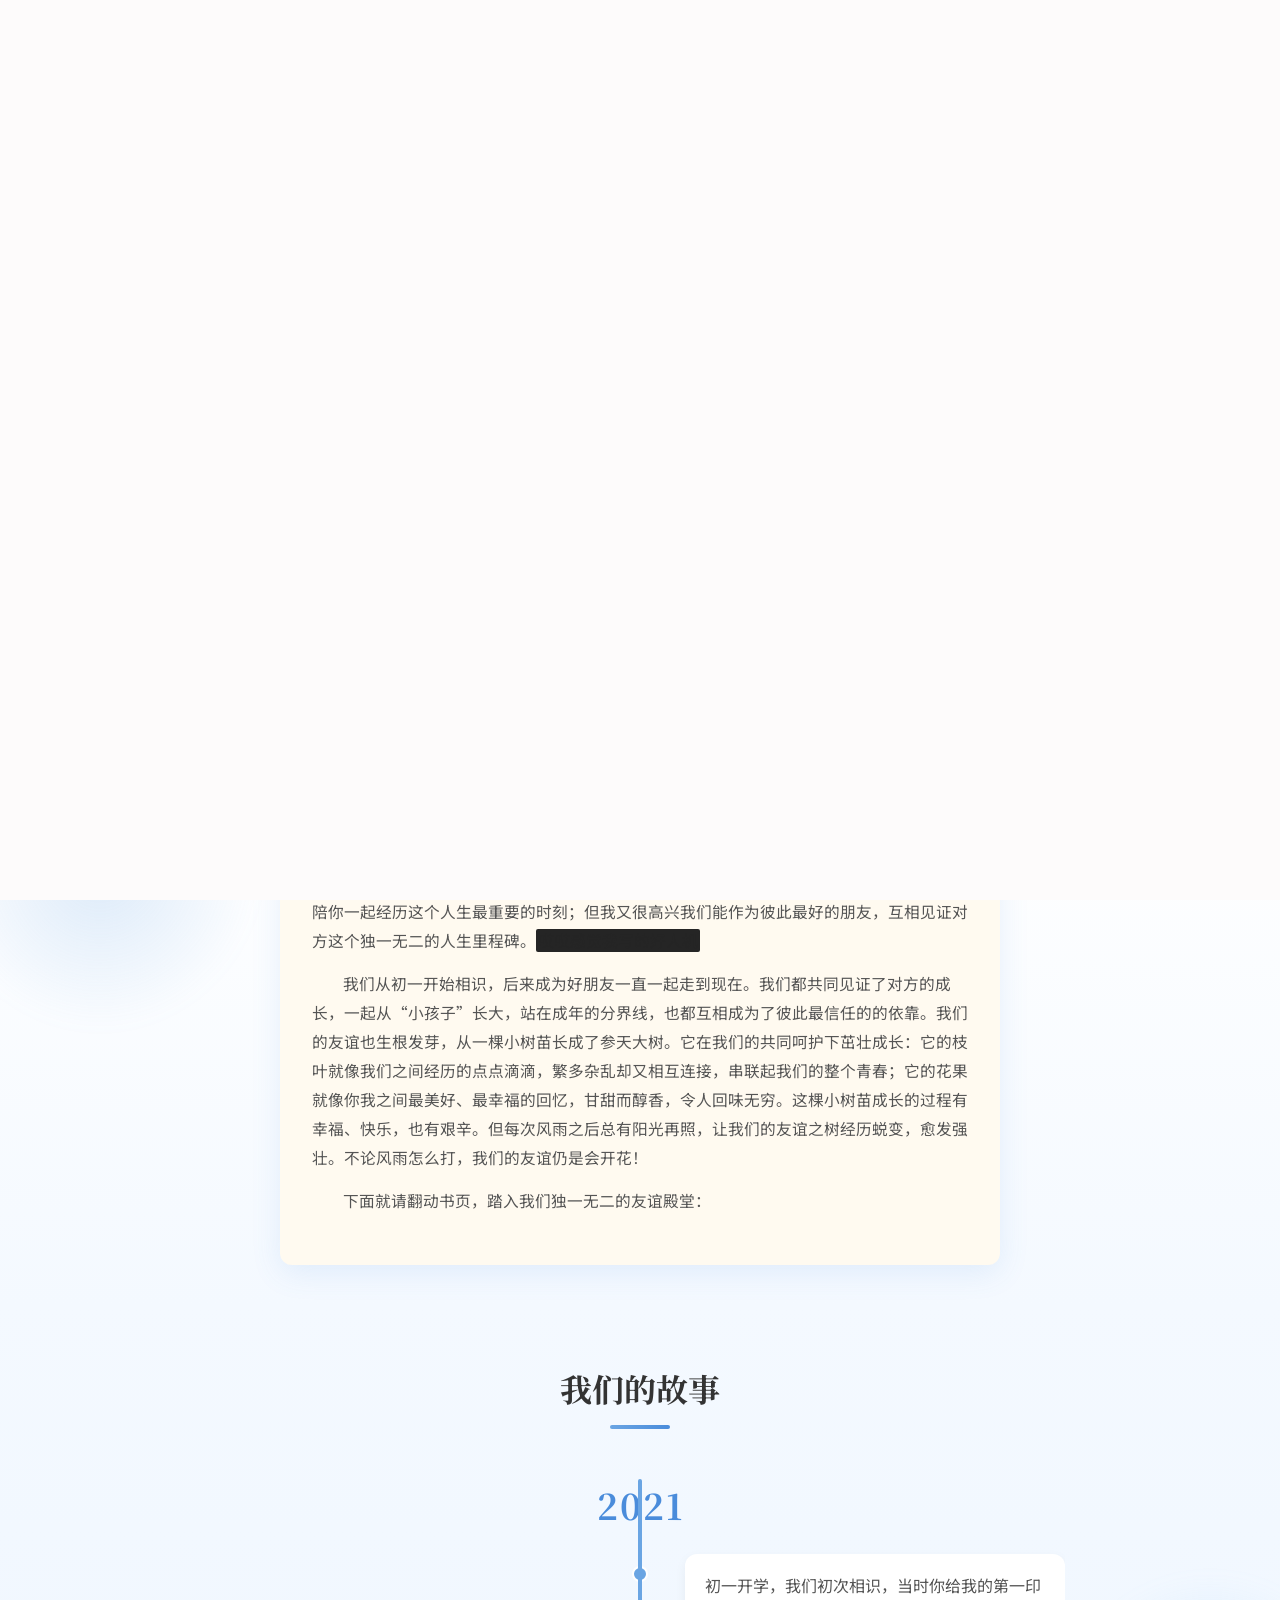
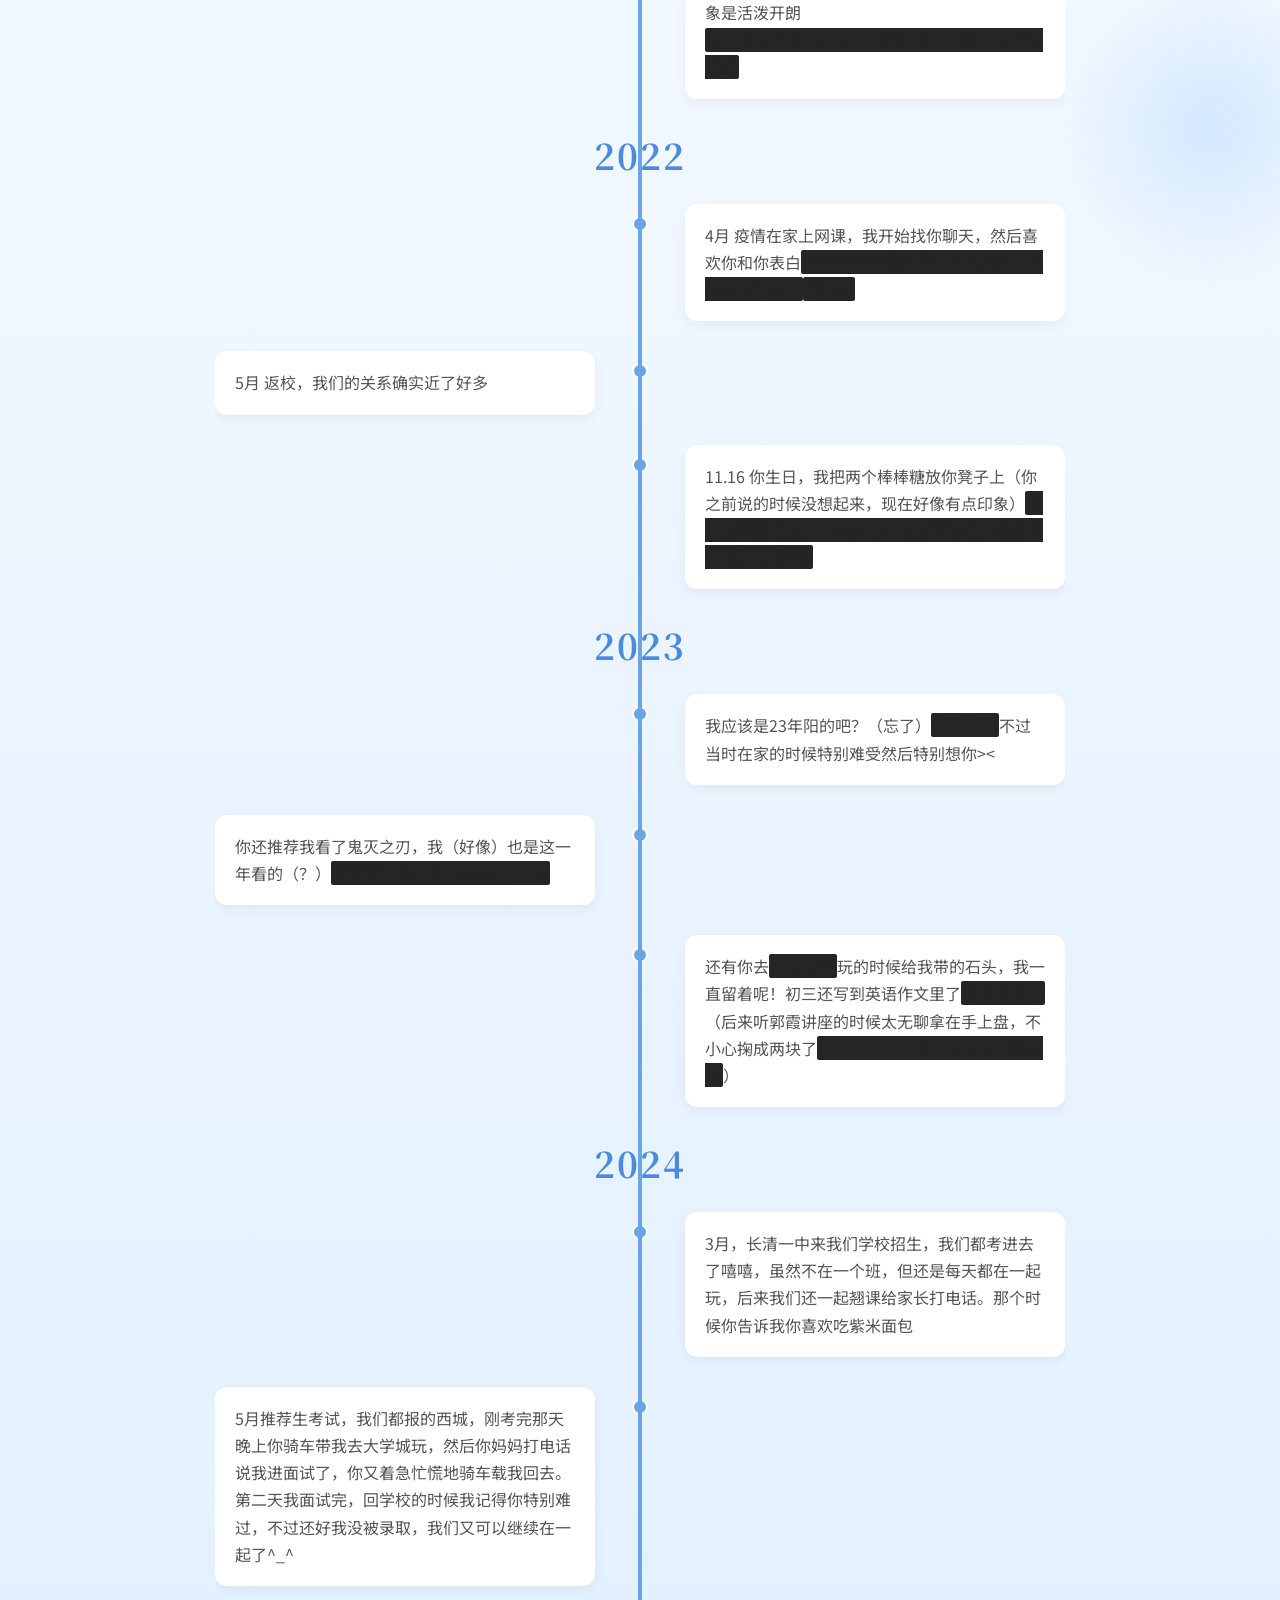
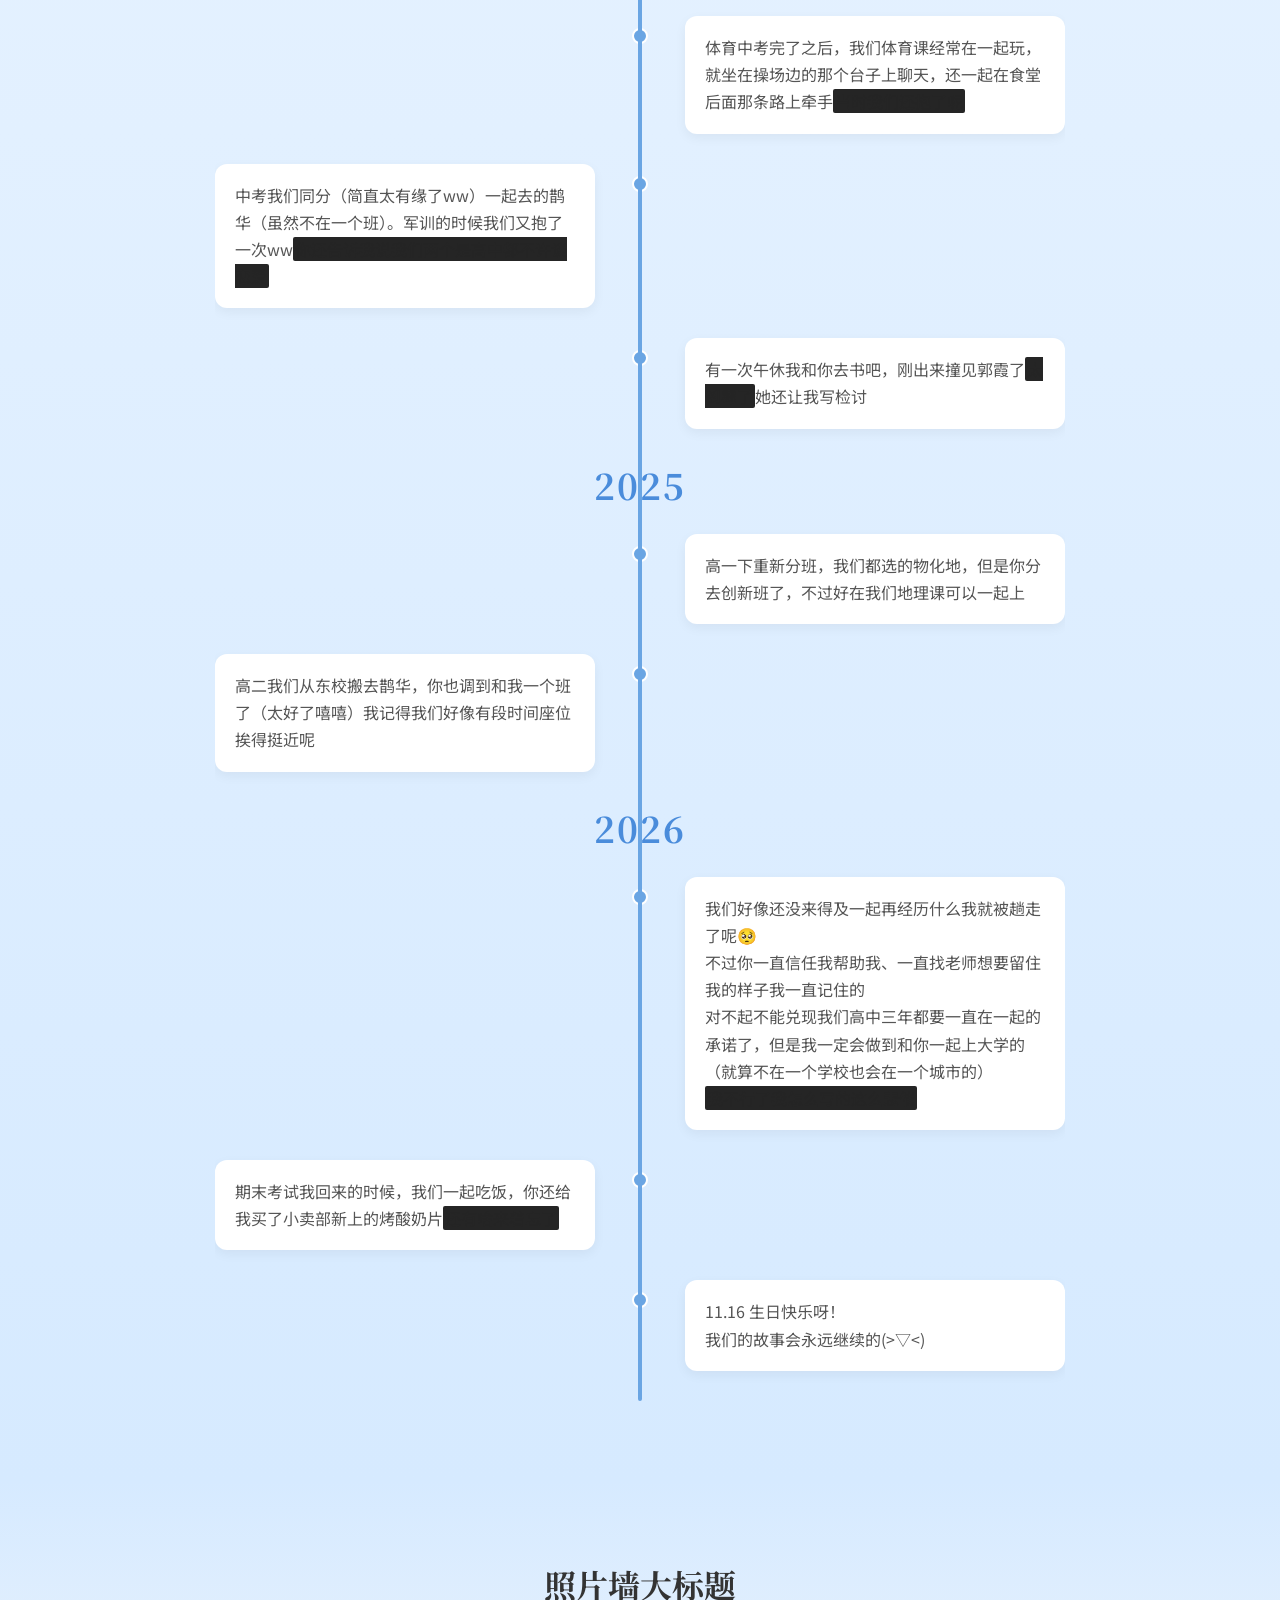
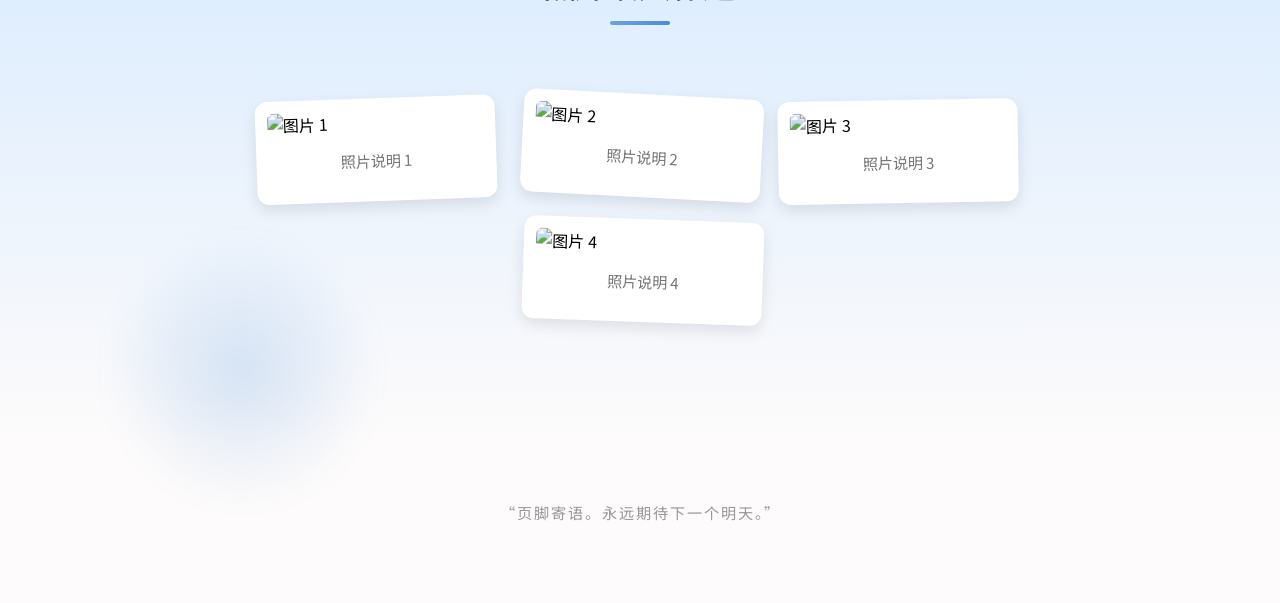
==== index.html @ 2c76da4c "Fix character error: 撩走 → 趟走 in 2026 timeline" ====
<!DOCTYPE html>
<html lang="zh-CN">
<head>
	<meta charset="UTF-8">
	<meta name="viewport" content="width=device-width, initial-scale=1.0">
	<meta name="color-scheme" content="light">
	<title>生日快乐</title>
	<link rel="stylesheet" href="https://cdnjs.cloudflare.com/ajax/libs/font-awesome/6.5.1/css/all.min.css">
	<script src="https://cdn.jsdelivr.net/npm/canvas-confetti@1.6.0/dist/confetti.browser.min.js"></script>
	<link rel="stylesheet" href="https://fonts.loli.net/css2?family=Noto+Serif+SC:wght@400;500;700&family=Noto+Sans+SC:wght@400;500&display=swap">
	<link rel="stylesheet" href="css/style.css?v=6.5">
</head>
<body>

	<div id="introScreen" class="intro-screen">
		<div class="progress-wrapper">
			<div class="progress-container">
				<div class="progress-bar" id="progressBar"></div>
			</div>
			<div class="progress-text" id="progressText">0%</div>
		</div>
		
		<div id="birthdayMessage" class="birthday-message">
			<div class="bday-zh">生日快乐🎂</div>
			<div class="bday-en">Happy Birthday</div>
		</div>
	</div>

	<section class="cover" id="cover">
		<div class="cover-content">
			<h1>生日快乐</h1>
			<p>礼物到帐 请查收 · Happy Birthday</p>
		</div>
		<div class="scroll-arrow" id="scrollArrow"></div>
	</section>

	<section class="plain-note-section">
		<div class="plain-note reveal">
			<div class="poem">
				<p>十八岁，是一场盛大的序章</p>
				<p>你将走向更辽阔的世界</p>
				<p>遇见更多的人</p>
				<p>经历更多的故事</p>
				<p class="spacer">今天</p>
				<p>在故事继续之前，</p>
				<p>先祝你</p>
				<p class="big-bday">生日快乐</p>
				<p>愿你此后的人生：</p>
				<p>有山可越，有海可赴</p>
				<p>有梦可追，有光可循</p>
				<p class="spacer">愿你心有所向</p>
				<p>岁岁常欢愉，年年皆胜意</p>
			</div>
		</div>
	</section>

	<section class="birthday-letter-section" id="birthdayLetter">
		<div class="letter-paper reveal">
			<p>生日快乐呀，小姬同学！</p>
			<p>恭喜你成功通关，解锁人生新剧本。在你踏入成年生活之际，我很遗憾不能亲自在你身边陪你一起经历这个人生最重要的时刻；但我又很高兴我们能作为彼此最好的朋友，互相见证对方这个独一无二的人生里程碑。<span class="spoiler" tabindex="0" role="button" aria-label="悬停或按住查看隐藏内容" title="你知道的太多了">哎哎感觉我写的好人机</span></p>
			<p>我们从初一开始相识，后来成为好朋友一直一起走到现在。我们都共同见证了对方的成长，一起从“小孩子”长大，站在成年的分界线，也都互相成为了彼此最信任的的依靠。我们的友谊也生根发芽，从一棵小树苗长成了参天大树。它在我们的共同呵护下茁壮成长：它的枝叶就像我们之间经历的点点滴滴，繁多杂乱却又相互连接，串联起我们的整个青春；它的花果就像你我之间最美好、最幸福的回忆，甘甜而醇香，令人回味无穷。这棵小树苗成长的过程有幸福、快乐，也有艰辛。但每次风雨之后总有阳光再照，让我们的友谊之树经历蜕变，愈发强壮。不论风雨怎么打，我们的友谊仍是会开花！</p>
			<p>下面就请翻动书页，踏入我们独一无二的友谊殿堂：</p>
		</div>
	</section>

	<section class="timeline-section" id="timeline">
		<h2 class="reveal">我们的故事</h2>
		<div class="timeline">

			<div class="timeline-year-group">
				<div class="timeline-year">2021</div>
				<div class="timeline-item">
					<div class="timeline-content">
						初一开学，我们初次相识，当时你给我的第一印象是活泼开朗<br>
						<span class="spoiler" tabindex="0" role="button" aria-label="悬停或按住查看隐藏内容" title="你知道的太多了">由于姬姓与周天子姓氏相同，我那时候开始叫你天子</span>
					</div>
				</div>
			</div>

			<div class="timeline-year-group">
				<div class="timeline-year">2022</div>
				<div class="timeline-item">
					<div class="timeline-content">
						4月 疫情在家上网课，我开始找你聊天，然后喜欢你和你表白<span class="spoiler" tabindex="0" role="button" aria-label="悬停或按住查看隐藏内容" title="你知道的太多了">啊啊啊啊啊感觉我当时好那啥…不知道怎么描述</span><span class="spoiler" tabindex="0" role="button" aria-label="悬停或按住查看隐藏内容" title="你知道的太多了">词穷了</span>
					</div>
				</div>
				<div class="timeline-item">
					<div class="timeline-content">
						5月 返校，我们的关系确实近了好多
					</div>
				</div>
				<div class="timeline-item">
					<div class="timeline-content">
						11.16 你生日，我把两个棒棒糖放你凳子上（你之前说的时候没想起来，现在好像有点印象）<span class="spoiler" tabindex="0" role="button" aria-label="悬停或按住查看隐藏内容" title="你知道的太多了">我忘了是哪年了，但应该不太可能是23年，毕竟那会都初三了ww</span>
					</div>
				</div>
			</div>

			<div class="timeline-year-group">
				<div class="timeline-year">2023</div>
				<div class="timeline-item">
					<div class="timeline-content">
						我应该是23年阳的吧？（忘了）<span class="spoiler" tabindex="0" role="button" aria-label="悬停或按住查看隐藏内容" title="你知道的太多了">记性不好</span>不过当时在家的时候特别难受然后特别想你><
					</div>
				</div>
				<div class="timeline-item">
					<div class="timeline-content">
						你还推荐我看了鬼灭之刃，我（好像）也是这一年看的（？）<span class="spoiler" tabindex="0" role="button" aria-label="悬停或按住查看隐藏内容" title="你知道的太多了">啊啊啊我是不是有点健忘www</span>
					</div>
				</div>
				<div class="timeline-item">
					<div class="timeline-content">
						还有你去<span class="spoiler" tabindex="0" role="button" aria-label="悬停或按住查看隐藏内容" title="你知道的太多了">忘了在哪</span>玩的时候给我带的石头，我一直留着呢！初三还写到英语作文里了<span class="spoiler" tabindex="0" role="button" aria-label="悬停或按住查看隐藏内容" title="你知道的太多了">原稿已遗失</span>（后来听郭霞讲座的时候太无聊拿在手上盘，不小心掬成两块了<span class="spoiler" tabindex="0" role="button" aria-label="悬停或按住查看隐藏内容" title="你知道的太多了">小的那块在宿舍不知道被扔哪去了</span>）
					</div>
				</div>
			</div>

			<div class="timeline-year-group">
				<div class="timeline-year">2024</div>
				<div class="timeline-item">
					<div class="timeline-content">
						3月，长清一中来我们学校招生，我们都考进去了嘻嘻，虽然不在一个班，但还是每天都在一起玩，后来我们还一起翘课给家长打电话。那个时候你告诉我你喜欢吃紫米面包
					</div>
				</div>
				<div class="timeline-item">
					<div class="timeline-content">
						5月推荐生考试，我们都报的西城，刚考完那天晚上你骑车带我去大学城玩，然后你妈妈打电话说我进面试了，你又着急忙慌地骑车载我回去。<br>
						第二天我面试完，回学校的时候我记得你特别难过，不过还好我没被录取，我们又可以继续在一起了^_^
					</div>
				</div>
				<div class="timeline-item">
					<div class="timeline-content">
						体育中考完了之后，我们体育课经常在一起玩，就坐在操场边的那个台子上聊天，还一起在食堂后面那条路上牵手<span class="spoiler" tabindex="0" role="button" aria-label="悬停或按住查看隐藏内容" title="你知道的太多了">当时我们还抱了呢</span>
					</div>
				</div>
				<div class="timeline-item">
					<div class="timeline-content">
						中考我们同分（简直太有缘了ww）一起去的鹊华（虽然不在一个班）。军训的时候我们又抱了一次ww<span class="spoiler" tabindex="0" role="button" aria-label="悬停或按住查看隐藏内容" title="你知道的太多了">你还告诉我说我们两个是高中都不许谈恋爱</span>
					</div>
				</div>
				<div class="timeline-item">
					<div class="timeline-content">
						有一次午休我和你去书吧，刚出来撞见郭霞了<span class="spoiler" tabindex="0" role="button" aria-label="悬停或按住查看隐藏内容" title="你知道的太多了">太倒霉了</span>她还让我写检讨
					</div>
				</div>
			</div>

			<div class="timeline-year-group">
				<div class="timeline-year">2025</div>
				<div class="timeline-item">
					<div class="timeline-content">
						高一下重新分班，我们都选的物化地，但是你分去创新班了，不过好在我们地理课可以一起上
					</div>
				</div>
				<div class="timeline-item">
					<div class="timeline-content">
						高二我们从东校搬去鹊华，你也调到和我一个班了（太好了嘻嘻）我记得我们好像有段时间座位挨得挺近呢
					</div>
				</div>
			</div>

			<div class="timeline-year-group">
				<div class="timeline-year">2026</div>
				<div class="timeline-item">
					<div class="timeline-content">
						我们好像还没来得及一起再经历什么我就被趟走了呢🥺<br>
						不过你一直信任我帮助我、一直找老师想要留住我的样子我一直记住的<br>
						对不起不能兑现我们高中三年都要一直在一起的承诺了，但是我一定会做到和你一起上大学的（就算不在一个学校也会在一个城市的）<br>
						<span class="spoiler" tabindex="0" role="button" aria-label="悬停或按住查看隐藏内容" title="你知道的太多了">我不行了我怎么写的这么悲催</span>
					</div>
				</div>
				<div class="timeline-item">
					<div class="timeline-content">
						期末考试我回来的时候，我们一起吃饭，你还给我买了小卖部新上的烤酸奶片<span class="spoiler" tabindex="0" role="button" aria-label="悬停或按住查看隐藏内容" title="你知道的太多了">还有啥来着忘了</span>
					</div>
				</div>
				<div class="timeline-item">
					<div class="timeline-content">
						11.16 生日快乐呀！<br>
						我们的故事会永远继续的(>▽<)
					</div>
				</div>
			</div>

		</div>
	</section>

	<section class="photo-wall-section" id="photoWall">
		<h2 class="reveal">照片墙大标题</h2>
		<div class="photo-container">
			
			<div class="photo-item" style="--r: -2deg; --x: -4px; --y: 3px;">
				<img src="images/photo1.jpg" alt="图片 1">
				<div class="photo-caption">照片说明 1</div>
				<p class="expanded-story">你的照片故事1你的照片故事1你的照片故事1。</p>
			</div>
			
			<div class="photo-item" style="--r: 3deg; --x: 2px; --y: -1px;">
				<img src="images/photo2.jpg" alt="图片 2">
				<div class="photo-caption">照片说明 2</div>
				<p class="expanded-story">你的照片故事2你的照片故事2你的照片故事2。</p>
			</div>

			<div class="photo-item" style="--r: -1deg; --x: -2px; --y: 5px;">
				<img src="images/photo3.jpg" alt="图片 3">
				<div class="photo-caption">照片说明 3</div>
				<p class="expanded-story">你的照片故事3你的照片故事3你的照片故事3。</p>
			</div>

			<div class="photo-item" style="--r: 2deg; --x: 3px; --y: 1px;">
				<img src="images/photo4.jpg" alt="图片 4">
				<div class="photo-caption">照片说明 4</div>
				<p class="expanded-story">你的照片故事4你的照片故事4你的照片故事4。</p>
			</div>

		</div>
	</section>

	<div id="photoModal" class="photo-modal">
		<div class="photo-modal-bg"></div>
		<div class="photo-modal-content">
			<img src="" id="modalImg" alt="大图">
			<p id="modalStory"></p>
		</div>
	</div>

	<footer class="main-footer reveal">
		<p>“页脚寄语。永远期待下一个明天。”</p>
	</footer>

	<button id="friendFab" class="friend-fab">
		<i class="fas fa-user-plus"></i><span class="hide-on-mobile"> 加好友</span>
	</button>

<div id="contactMenu" class="contact-menu-overlay">
    <div class="contact-card" id="contactCard">
        <div class="contact-pages-container">
            
            <div class="contact-page">
                <div class="contact-header">召唤魔王 · 联络矩阵</div>
                <div class="contact-grid">
                    <a href="mqqapi://card/show_pslcard?src_type=internal&version=1&uin=2700448977&card_type=person&source=qrcode" class="c-item">
                        <i class="fab fa-qq" style="color:#1296db"></i><span>QQ</span>
                    </a>
                    <a href="https://www.iesdouyin.com/share/user/MS4wLjABAAAAlooMtK1xN3WAGr71g_ndbs4uPdA0SKsCYGb2DKWQ8MuqS-ad1OH45oG7gCUR05E4?iid=MS4wLjABAAAAjJ1r-kKwZxzaTgy0iQ7YQoAJk1Jak_0D4402A6hFrZkl9A8iQ7E3xjf4oYk-jPtt&life_share_ext=%7B%7D&utm_source=copy&from_ssr=1&tt_from=copy&sec_uid=MS4wLjABAAAAlooMtK1xN3WAGr71g_ndbs4uPdA0SKsCYGb2DKWQ8MuqS-ad1OH45oG7gCUR05E4&utm_medium=ios&with_sec_did=1&ug_share_id=b35675fa84790_1794155383568&app=aweme&u_code=13hdb92had77&from_aid=1128&did=MS4wLjABAAAArvdXU4BSMqgZjsCOS1Mov1ZGFS7Is7Pz-FGdZLmLyHDHJm9QbIjS_tztuI9MrCCZ&utm_campaign=client_share&activity_info=%7B%22social_share_user_id%22:%221108765732770014%22,%22social_author_id%22:%221108765732770014%22,%22social_share_time%22:%221794155381%22,%22social_share_id%22:%221108765732770014_1794155381%22%7D" target="_blank" class="c-item">
                        <i class="fab fa-tiktok" style="color:#111111"></i><span>抖音</span>
                    </a>
                    <div class="c-item" onclick="togglePhonePage(true)">
                        <i class="fas fa-phone-alt" style="color:#4caf50"></i><span>电话</span>
                    </div>
                    <a href="/cdn-cgi/l/email-protection#acc1c5c2dfc9dedfd9ded4eccbc1cdc5c082cfc3c1" class="c-item">
                        <i class="fas fa-envelope" style="color:#f44336"></i><span>邮件</span>
                    </a>
                    <a href="https://x.com/yuusea0817" target="_blank" class="c-item">
                        <img class="social-icon x-icon" src="images/x-twitter.svg" alt="X 图标"><span>X</span>
                    </a>
                    <a href="https://www.instagram.com/wolflingvolant" target="_blank" class="c-item">
                        <i class="fab fa-instagram" style="color:#e4405f"></i><span>Instagram</span>
                    </a>
                    <a href="https://t.me/genyuu0817" target="_blank" class="c-item">
                        <i class="fab fa-telegram" style="color:#0088cc"></i><span>Telegram</span>
                    </a>
                    <a href="https://wa.me/85266606054" target="_blank" class="c-item">
                        <i class="fab fa-whatsapp" style="color:#25d366"></i><span>WhatsApp</span>
                    </a>
                    <a href="https://www.threads.com/@minsersurx?igshid=NTc4MTIwNjQ2YQ==" target="_blank" class="c-item">
                        <i class="fab fa-threads" style="color:#000000"></i><span>Threads</span>
                    </a>
                </div>
                <button class="close-contact" id="closeContact" style="width:100%; background:#f8fafc; border:1px solid #f1f5f9; padding:12px; border-radius:15px; margin-top:25px; cursor:pointer; color:#64748b; font-weight:600;">返回</button>
            </div>

            <div class="contact-page">
                <div class="contact-header">联系电话</div>
                <div class="phone-list-container">
                    <div class="phone-item">
                        <span>(+86)</span>
                        <div class="phone-actions">
                            <a href="tel:+8613508097694" class="phone-action" title="打电话"><i class="fas fa-phone-alt"></i></a>
                            <a href="sms:+8613508097694" class="phone-action" title="发短信"><i class="fas fa-comment-sms"></i></a>
                        </div>
                    </div>
                    <div class="phone-item">
                        <span>(+852)</span>
                        <div class="phone-actions">
                            <a href="tel:+85266606054" class="phone-action" title="打电话"><i class="fas fa-phone-alt"></i></a>
                            <a href="sms:+85266606054" class="phone-action" title="发短信"><i class="fas fa-comment-sms"></i></a>
                        </div>
                    </div>
                </div>
                <button class="back-btn" onclick="togglePhonePage(false)">
                    <i class="fas fa-arrow-left"></i> 返回联络矩阵
                </button>
            </div>

        </div>
    </div>
</div>

	<script data-cfasync="false" src="/cdn-cgi/scripts/5c5dd728/cloudflare-static/email-decode.min.js"></script><script src="js/script.js?v=6.5"></script>
</body>
</html>
---- css/style.css ----
/* ================== 全局重置与基础设置 ================== */
* { margin: 0; padding: 0; box-sizing: border-box; -webkit-tap-highlight-color: transparent; }
a { outline: none; text-decoration: none; color: inherit; }
body { 
    font-family: 'Noto Sans SC', 'PingFang SC', 'Microsoft YaHei', sans-serif; 
    overflow: hidden; 
    background-color: #fdfbfb; 
}
body.unlocked { overflow: auto; }
body.modal-open { overflow: hidden !important; }

/* ================== 启动屏与进度条 ================== */
.intro-screen { 
    position: fixed; top: 0; left: 0; width: 100%; height: 100vh; height: 100dvh;
    background: #fdfbfb; z-index: 9999; 
    display: flex; justify-content: center; align-items: center; flex-direction: column; 
    transition: opacity 0.8s ease, visibility 0.8s ease; 
}
.intro-screen.hidden { opacity: 0; visibility: hidden; }

.progress-wrapper { display: flex; flex-direction: column; align-items: center; gap: 15px; }
.progress-container { width: 200px; height: 6px; background: #e1edfc; border-radius: 10px; overflow: hidden; }
.progress-bar { width: 0%; height: 100%; background: linear-gradient(90deg, #6aa5e3, #4a8cdb, #8ec5fc, #6aa5e3); background-size: 300% auto; animation: shine 3s linear infinite; border-radius: 10px; transition: width 0.1s linear; }
.progress-text { font-family: Arial, sans-serif; color: #6aa5e3; font-size: 0.9rem; letter-spacing: 1px; }

.birthday-message { 
    display: none; text-align: center; opacity: 0; 
    transform: scale(0.9); transition: all 1s cubic-bezier(0.25, 1, 0.5, 1); 
}
.birthday-message.show { display: block; opacity: 1; transform: scale(1); }
.bday-zh { font-size: 3.5rem; color: #4a8cdb; font-weight: bold; margin-bottom: 15px; letter-spacing: 4px; font-family: 'Noto Serif SC', serif; }
.bday-en { font-size: 1.5rem; color: #888; letter-spacing: 6px; font-family: Arial, sans-serif; }

/* ================== 1. 固定封面 ================== */
.cover { 
    position: fixed; top: 0; left: 0; width: 100%; height: 100vh; height: 100dvh; z-index: 10; overflow: hidden;
    background: linear-gradient(rgba(255,255,255,0.5), rgba(255,255,255,0.5)), url('../images/bg.jpg') center/cover; 
    display: flex; justify-content: center; align-items: center; text-align: center; 
    transition: transform 0.8s cubic-bezier(0.65, 0, 0.35, 1); 
}
.cover::before {
    content: ''; position: absolute; inset: -20% -20%; pointer-events: none; opacity: 0.85;
    background-image: 
        radial-gradient(2px 2px at 15% 25%, rgba(255,255,255,0.95), transparent),
        radial-gradient(2px 2px at 55% 65%, rgba(255,255,255,0.75), transparent),
        radial-gradient(1.5px 1.5px at 75% 15%, rgba(255,255,255,0.85), transparent),
        radial-gradient(2px 2px at 35% 80%, rgba(255,255,255,0.65), transparent),
        radial-gradient(1.5px 1.5px at 88% 55%, rgba(255,255,255,0.9), transparent),
        radial-gradient(2px 2px at 8% 60%, rgba(255,255,255,0.7), transparent),
        radial-gradient(1.5px 1.5px at 65% 40%, rgba(255,255,255,0.8), transparent);
    background-repeat: repeat; background-size: 240px 240px;
    animation: sparkleDrift 18s linear infinite;
}
@keyframes sparkleDrift { from { background-position: 0 0; } to { background-position: 240px -240px; } }
.cover.slide-up { transform: translateY(-100%); }
.cover-content h1 {
    position: relative;
    font-size: 4rem; margin-bottom: 15px; letter-spacing: 4px;
    font-family: 'Noto Serif SC', serif;
    font-weight: 500;
    background: linear-gradient(90deg, #4a8cdb, #6aa5e3, #8ec5fc, #4a8cdb);
    background-size: 300% auto; -webkit-background-clip: text; background-clip: text; color: transparent;
    animation: fadeInUp 1.1s ease both, shine 6s linear infinite;
}
.cover-content h1::after {
    content: ''; position: absolute; inset: -25px -35px; z-index: -1;
    background: radial-gradient(ellipse at center, rgba(106,165,227,0.35), transparent 70%);
    filter: blur(16px);
    animation: haloBreathe 3.6s ease-in-out infinite;
}
@keyframes haloBreathe { 0%, 100% { opacity: 0.4; transform: scale(0.92); } 50% { opacity: 0.9; transform: scale(1.06); } }
.cover-content p { font-size: 1.15rem; color: #555; letter-spacing: 1px; animation: fadeInUp 1.1s ease 0.25s both; }
@keyframes fadeInUp { from { opacity: 0; transform: translateY(30px); } to { opacity: 1; transform: translateY(0); } }
@keyframes shine { to { background-position: 300% center; } }
.scroll-arrow { 
    position: absolute; bottom: 50px; width: 24px; height: 24px; 
    border-bottom: 3px solid #6aa5e3; border-right: 3px solid #6aa5e3; 
    transform: rotate(45deg); cursor: pointer; animation: bounce 2s infinite; 
}
@keyframes bounce { 0%, 20%, 50%, 80%, 100% { transform: translateY(0) rotate(45deg); } 40% { transform: translateY(-15px) rotate(45deg); } 60% { transform: translateY(-7px) rotate(45deg); } }

/* ================== 通用滚动浮现动画 ================== */
.reveal { opacity: 0; transform: translateY(40px); transition: opacity 0.9s cubic-bezier(0.25,1,0.5,1), transform 0.9s cubic-bezier(0.25,1,0.5,1); }
.reveal.visible { opacity: 1; transform: translateY(0); }

/* ================== 无边框板块（诗歌） ================== */
.plain-note-section { padding: 40px 20px 30px; background: transparent; position: relative; z-index: 1; }
.plain-note { max-width: 680px; margin: 0 auto; padding: 20px; color: #444; }
.poem { 
    text-align: center; 
    font-family: 'Noto Serif SC', serif; 
    line-height: 2.1; 
    font-size: 1.15rem; 
    letter-spacing: 1px;
}
.poem p { margin: 0.35em 0; }
.poem .spacer { margin-top: 1.2em; }
.poem .big-bday { 
    font-size: 1.55rem; 
    font-weight: 500; 
    color: #4a8cdb; 
    letter-spacing: 3px; 
    margin: 0.6em 0 0.8em; 
}

/* ================== 2. 生日祝贺信区 ================== */
.birthday-letter-section { padding: 20px 20px 40px; background: linear-gradient(180deg, #ffffff 0%, #f4f9ff 100%); position: relative; z-index: 1; }
.birthday-letter-section::before {
    content: ''; position: absolute; top: -60px; left: -60px; width: 320px; height: 320px; border-radius: 50%;
    background: radial-gradient(circle, rgba(106,165,227,0.22), transparent 70%); filter: blur(10px);
    pointer-events: none; z-index: 0; animation: auroraDrift 11s ease-in-out infinite alternate;
}
@keyframes auroraDrift { from { transform: translate(0, 0) scale(1); } to { transform: translate(35px, 25px) scale(1.15); } }
.letter-paper { 
    max-width: 720px; 
    margin: 0 auto; 
    padding: 36px 32px; 
    background: #fffaf0; 
    border-radius: 12px; 
    box-shadow: 0 8px 30px rgba(74,140,219,0.12); 
    color: #555; 
    line-height: 1.85; 
    font-size: 0.98rem;
    position: relative; 
    overflow: hidden; 
}
.letter-paper::before { content: '“'; position: absolute; top: -20px; left: 16px; font-size: 6rem; font-family: Georgia, 'Times New Roman', serif; color: rgba(74,140,219,0.1); line-height: 1; pointer-events: none; }
.letter-paper::after { content: ''; position: absolute; top: 0; left: 0; width: 100%; height: 4px; background: linear-gradient(90deg, #6aa5e3, #4a8cdb, #8ec5fc, #6aa5e3); background-size: 300% auto; animation: shine 5s linear infinite; }
.letter-paper p { text-indent: 2em; margin-bottom: 14px; position: relative; z-index: 1; }
.letter-signature { text-align: right; margin-top: 40px; font-style: italic; color: #888; position: relative; z-index: 1; }

/* ================== 3. 时间轴区 ================== */
.timeline-section { min-height: auto; padding: 60px 20px 80px; background: linear-gradient(180deg, #f4f9ff 0%, #d6eaff 100%); position: relative; z-index: 1; overflow-x: hidden; }
.timeline-section::before {
    content: ''; position: absolute; top: 8%; right: -80px; width: 300px; height: 300px; border-radius: 50%;
    background: radial-gradient(circle, rgba(142,197,252,0.3), transparent 70%); filter: blur(10px);
    pointer-events: none; z-index: 0; animation: auroraDrift 14s ease-in-out infinite alternate;
}
.timeline-section h2 { text-align: center; margin-bottom: 50px; color: #333; font-size: 2rem; position: relative; padding-bottom: 18px; font-family: 'Noto Serif SC', serif; }
.timeline-section h2::after { content: ''; position: absolute; bottom: 0; left: 50%; transform: translateX(-50%); width: 60px; height: 4px; border-radius: 2px; background: linear-gradient(90deg, #6aa5e3, #4a8cdb, #8ec5fc, #6aa5e3); background-size: 300% auto; animation: shine 4s linear infinite; }
.timeline { max-width: 850px; margin: 0 auto; position: relative; border-left: 3px solid #6aa5e3; padding-left: 40px; }

.timeline-year-group { margin-bottom: 40px; }
.timeline-year {
    font-size: 2.2rem;
    font-weight: 700;
    color: #4a8cdb;
    margin-bottom: 16px;
    letter-spacing: 2px;
    font-family: 'Noto Serif SC', serif;
}

.timeline-item { margin-bottom: 20px; position: relative; width: 100%; opacity: 0; transform: translateY(30px); transition: all 0.8s ease; }
.timeline-item.visible { opacity: 1; transform: translateY(0); }
.timeline-item::before { content: ''; position: absolute; width: 12px; height: 12px; background: #6aa5e3; border-radius: 50%; border: 2px solid #fff; left: -46.5px; top: 12px; z-index: 1; animation: dotPulse 2.4s infinite; }
@keyframes dotPulse { 0% { box-shadow: 0 0 0 0 rgba(106,165,227,0.5); } 70% { box-shadow: 0 0 0 10px rgba(106,165,227,0); } 100% { box-shadow: 0 0 0 0 rgba(106,165,227,0); } }
.timeline-content { display: block; background: #fff; padding: 18px 20px; border-radius: 12px; box-shadow: 0 4px 12px rgba(0,0,0,0.05); color: #555; line-height: 1.7; }
.timeline-content .spoiler { background-color: #252525 !important; color: #252525 !important; }
.timeline-content .spoiler:hover,
.timeline-content .spoiler:active,
.timeline-content .spoiler:focus,
.timeline-content .spoiler.revealed { color: #ffffff !important; }

@media screen and (min-width: 768px) {
    .timeline::after { content: ''; position: absolute; width: 4px; background-color: #6aa5e3; top: 0; bottom: 0; left: 50%; transform: translateX(-50%); border-radius: 2px; }
    .timeline { overflow: hidden; border-left: none; padding-left: 0; }
    .timeline-year-group { clear: both; margin-bottom: 60px; }
    .timeline-year { text-align: center; margin-bottom: 24px; }
    .timeline-item { width: 50%; clear: both; margin-bottom: 30px; }
    .timeline-item:nth-child(odd) { float: left; padding-left: 0; padding-right: 45px; }
    .timeline-item:nth-child(odd)::before { left: auto; right: -8px; }
    .timeline-item:nth-child(even) { float: right; padding-left: 45px; padding-right: 0; }
    .timeline-item:nth-child(even)::before { left: -8px; }
}

/* ================== 4. 照片墙区 ================== */
.photo-wall-section { padding: 80px 20px 100px; background: linear-gradient(180deg, #d6eaff 0%, #fdfbfb 100%); position: relative; z-index: 1; }
.photo-wall-section::before {
    content: ''; position: absolute; bottom: -70px; left: 8%; width: 280px; height: 280px; border-radius: 50%;
    background: radial-gradient(circle, rgba(74,140,219,0.2), transparent 70%); filter: blur(10px);
    pointer-events: none; z-index: 0; animation: auroraDrift 16s ease-in-out infinite alternate;
}
.photo-wall-section h2 { text-align: center; margin-bottom: 50px; color: #333; font-size: 2rem; position: relative; padding-bottom: 18px; font-family: 'Noto Serif SC', serif; }
.photo-wall-section h2::after { content: ''; position: absolute; bottom: 0; left: 50%; transform: translateX(-50%); width: 60px; height: 4px; border-radius: 2px; background: linear-gradient(90deg, #6aa5e3, #4a8cdb, #8ec5fc, #6aa5e3); background-size: 300% auto; animation: shine 4s linear infinite; }
.photo-container { max-width: 1000px; margin: 0 auto; display: flex; flex-wrap: wrap; justify-content: center; gap: 20px; padding: 20px; }
.photo-item { background: #fff; padding: 12px 12px 30px; box-shadow: 0 6px 15px rgba(0,0,0,0.1); width: 240px; transform: rotate(var(--r)) translate(var(--x), var(--y)); transition: 0.5s cubic-bezier(0.175, 0.885, 0.32, 1.275); cursor: pointer; position: relative; z-index: 5; border-radius: 12px; overflow: hidden; }
.photo-item:not(.visible) { opacity: 0; transform: scale(0.7) translateY(40px); }
.photo-container .photo-item:nth-child(1) { transition-delay: 0s; }
.photo-container .photo-item:nth-child(2) { transition-delay: 0.12s; }
.photo-container .photo-item:nth-child(3) { transition-delay: 0.24s; }
.photo-container .photo-item:nth-child(4) { transition-delay: 0.36s; }
.photo-item::after { content: ''; position: absolute; top: 0; left: -150%; width: 60%; height: 100%; background: linear-gradient(120deg, transparent, rgba(255,255,255,0.55), transparent); transform: skewX(-20deg); transition: left 0.6s ease; pointer-events: none; }
.photo-item:hover::after { left: 150%; }
.photo-item:hover { transform: scale(1.08) rotate(0deg) translate(0, 0) !important; z-index: 10; box-shadow: 0 15px 32px rgba(74,140,219,0.3); }
.photo-item img { width: 100%; height: 200px; object-fit: cover; border-radius: 6px; }
.photo-caption { text-align: center; margin-top: 15px; color: #777; font-size: 0.95rem; }
.expanded-story { display: none; }

/* ================== 5. 照片全局弹窗 ================== */
.photo-modal { position: fixed; top: 0; left: 0; width: 100%; height: 100%; z-index: 2000; display: flex; justify-content: center; align-items: center; opacity: 0; visibility: hidden; transition: opacity 0.4s ease, visibility 0.4s; -webkit-transform: translateZ(0); transform: translateZ(0); }
.photo-modal.active { opacity: 1; visibility: visible; }
.photo-modal-bg { position: absolute; width: 100%; height: 100%; background: rgba(0, 0, 0, 0); backdrop-filter: blur(0px); -webkit-backdrop-filter: blur(0px); transition: background 0.4s ease, backdrop-filter 0.4s ease, -webkit-backdrop-filter 0.4s ease; cursor: pointer; }
.photo-modal.active .photo-modal-bg { background: rgba(0, 0, 0, 0.6); backdrop-filter: blur(12px); -webkit-backdrop-filter: blur(12px); }
.photo-modal-content { position: relative; background: #fff; width: 90%; max-width: 480px; padding: 35px 25px; border-radius: 20px; z-index: 1; transform: scale(0.8) translateY(20px); transition: transform 0.5s cubic-bezier(0.34, 1.56, 0.64, 1); box-shadow: 0 25px 60px rgba(0,0,0,0.4); overflow-y: auto; max-height: 85vh; overscroll-behavior: contain; -webkit-transform: translateZ(0); transform: translateZ(0); }
.photo-modal.active .photo-modal-content { transform: scale(1) translateY(0); }
.photo-modal-content img { width: 100%; border-radius: 12px; margin-bottom: 25px; box-shadow: 0 5px 15px rgba(0,0,0,0.1); }
.photo-modal-content p { color: #444; line-height: 1.8; font-size: 1.05rem; width: 100%; text-align: left;}

/* ================== 6. 居中页脚 ================== */
.main-footer { background-color: #fdfbfb; text-align: center; padding: 60px 20px 80px; color: #999; font-size: 0.95rem; letter-spacing: 2px; }

/* ================== 7. 加好友悬浮按钮 ================== */
.friend-fab { position: fixed; bottom: 30px; right: 30px; background: linear-gradient(135deg, #6aa5e3, #4a8cdb); color: #fff; border: none; border-radius: 30px; padding: 12px 25px; cursor: pointer; z-index: 9; box-shadow: 0 5px 20px rgba(74,140,219,0.4); transition: 0.3s; font-size: 1.1rem; animation: fabPulse 2.6s infinite; }
.friend-fab:hover { transform: translateY(-5px); box-shadow: 0 8px 25px rgba(74,140,219,0.5); animation-play-state: paused; }
.friend-fab:active { transform: scale(0.94); }
@keyframes fabPulse { 0%, 100% { box-shadow: 0 5px 20px rgba(74,140,219,0.4); } 50% { box-shadow: 0 5px 26px rgba(74,140,219,0.65), 0 0 0 8px rgba(74,140,219,0.12); } }

@media (max-width: 600px) {
    .hide-on-mobile { display: none; }
    .friend-fab { width: 55px; height: 55px; border-radius: 50%; padding: 0; display: flex; justify-content: center; align-items: center; }
    .cover-content h1 { font-size: 3.2rem; }
    .letter-paper { padding: 28px 20px; font-size: 0.95rem; }
    .poem { font-size: 1.05rem; }
    .poem .big-bday { font-size: 1.4rem; }
}

/* ================== 8.联络矩阵：高级九宫格与平滑切页 ================== */
.contact-menu-overlay {
    position: fixed; top: 0; left: 0; width: 100%; height: 100%;
    background: rgba(15, 23, 42, 0.6); backdrop-filter: blur(12px); -webkit-backdrop-filter: blur(12px);
    z-index: 99999; display: none; justify-content: center; align-items: center;
    opacity: 0; transition: opacity 0.3s ease;
}
.contact-menu-overlay.active { display: flex; opacity: 1; }

.contact-card {
    background: #ffffff; width: 90%; max-width: 360px; border-radius: 30px;
    padding: 30px 20px; position: relative; overflow: hidden;
    box-shadow: 0 25px 50px -12px rgba(0, 0, 0, 0.3);
    transform: scale(0.9) translateY(20px);
    transition: transform 0.4s cubic-bezier(0.34, 1.56, 0.64, 1);
}
.contact-menu-overlay.active .contact-card { transform: scale(1) translateY(0); }

.contact-pages-container {
    display: flex; width: 200%;
    transition: transform 0.4s cubic-bezier(0.4, 0, 0.2, 1);
}
.contact-card.show-phone .contact-pages-container { transform: translateX(-50%); }

.contact-page { width: 50%; padding: 0 10px; flex-shrink: 0; }

.contact-header { 
    text-align: center; font-weight: 800; color: #1e293b; 
    margin-bottom: 25px; font-size: 1.2rem;
}

.contact-grid { display: grid; grid-template-columns: repeat(3, 1fr); gap: 25px 15px; }

.c-item {
    display: flex; flex-direction: column; align-items: center; justify-content: center;
    gap: 10px; text-decoration: none; color: #475569; transition: 0.2s;
}
.c-item:hover { color: #4a8cdb; transform: translateY(-3px); }

.c-item i { font-size: 2rem; } 
.c-item span { font-size: 0.8rem; font-weight: 600; text-align: center; }

.phone-list-container { display: flex; flex-direction: column; gap: 12px; }
.phone-item {
    background: #f8fafc; padding: 16px 18px; border-radius: 20px;
    display: flex; justify-content: space-between; align-items: center;
    color: #1e293b; font-weight: 600;
    border: 1px solid #f1f5f9;
    cursor: default;
}
.phone-actions {
    display: flex; gap: 14px; align-items: center;
}
.phone-action {
    display: flex; align-items: center; justify-content: center;
    width: 36px; height: 36px; border-radius: 50%;
    background: #fff; border: 1px solid #e2e8f0;
    color: #4a8cdb; font-size: 1rem;
    transition: 0.2s; cursor: pointer;
}
.phone-action:hover {
    background: #4a8cdb; color: #fff; border-color: #4a8cdb;
    transform: scale(1.08);
}
.phone-action i { font-size: 1rem; }

.back-btn {
    margin-top: 25px; background: none; border: none; color: #94a3b8;
    cursor: pointer; display: flex; align-items: center; justify-content: center;
    gap: 8px; width: 100%; font-size: 0.9rem;
}

/* ================== 9. 点击爱心/星光特效 ================== */
.click-heart {
    position: fixed; z-index: 99998; pointer-events: none; font-size: 1.2rem;
    transform: translate(-50%, -50%); will-change: transform, opacity;
    animation: clickHeartRise 0.9s ease-out forwards;
}
@keyframes clickHeartRise {
    0% { opacity: 1; transform: translate(-50%, -50%) translateY(0) scale(0.6) rotate(0deg); }
    100% { opacity: 0; transform: translate(calc(-50% + var(--tx, 0px)), -50%) translateY(-70px) scale(1.3) rotate(20deg); }
}

.social-icon { width: 1.35em; height: 1.35em; display: block; object-fit: contain; }
.x-icon { color: #000; }

/* ================== 信件黑幕（参考萌百 heimu） ================== */
.spoiler {
    display: inline;
    background-color: #252525;
    color: #252525;
    padding: 0 2px;
    border-radius: 2px;
    cursor: pointer;
    user-select: none;
    -webkit-user-select: none;
    text-shadow: none;
    transition: color 0.13s linear;
}
.spoiler:hover,
.spoiler:active,
.spoiler:focus,
.spoiler:focus-visible,
.spoiler.revealed {
    color: #ffffff;
    outline: none;
}
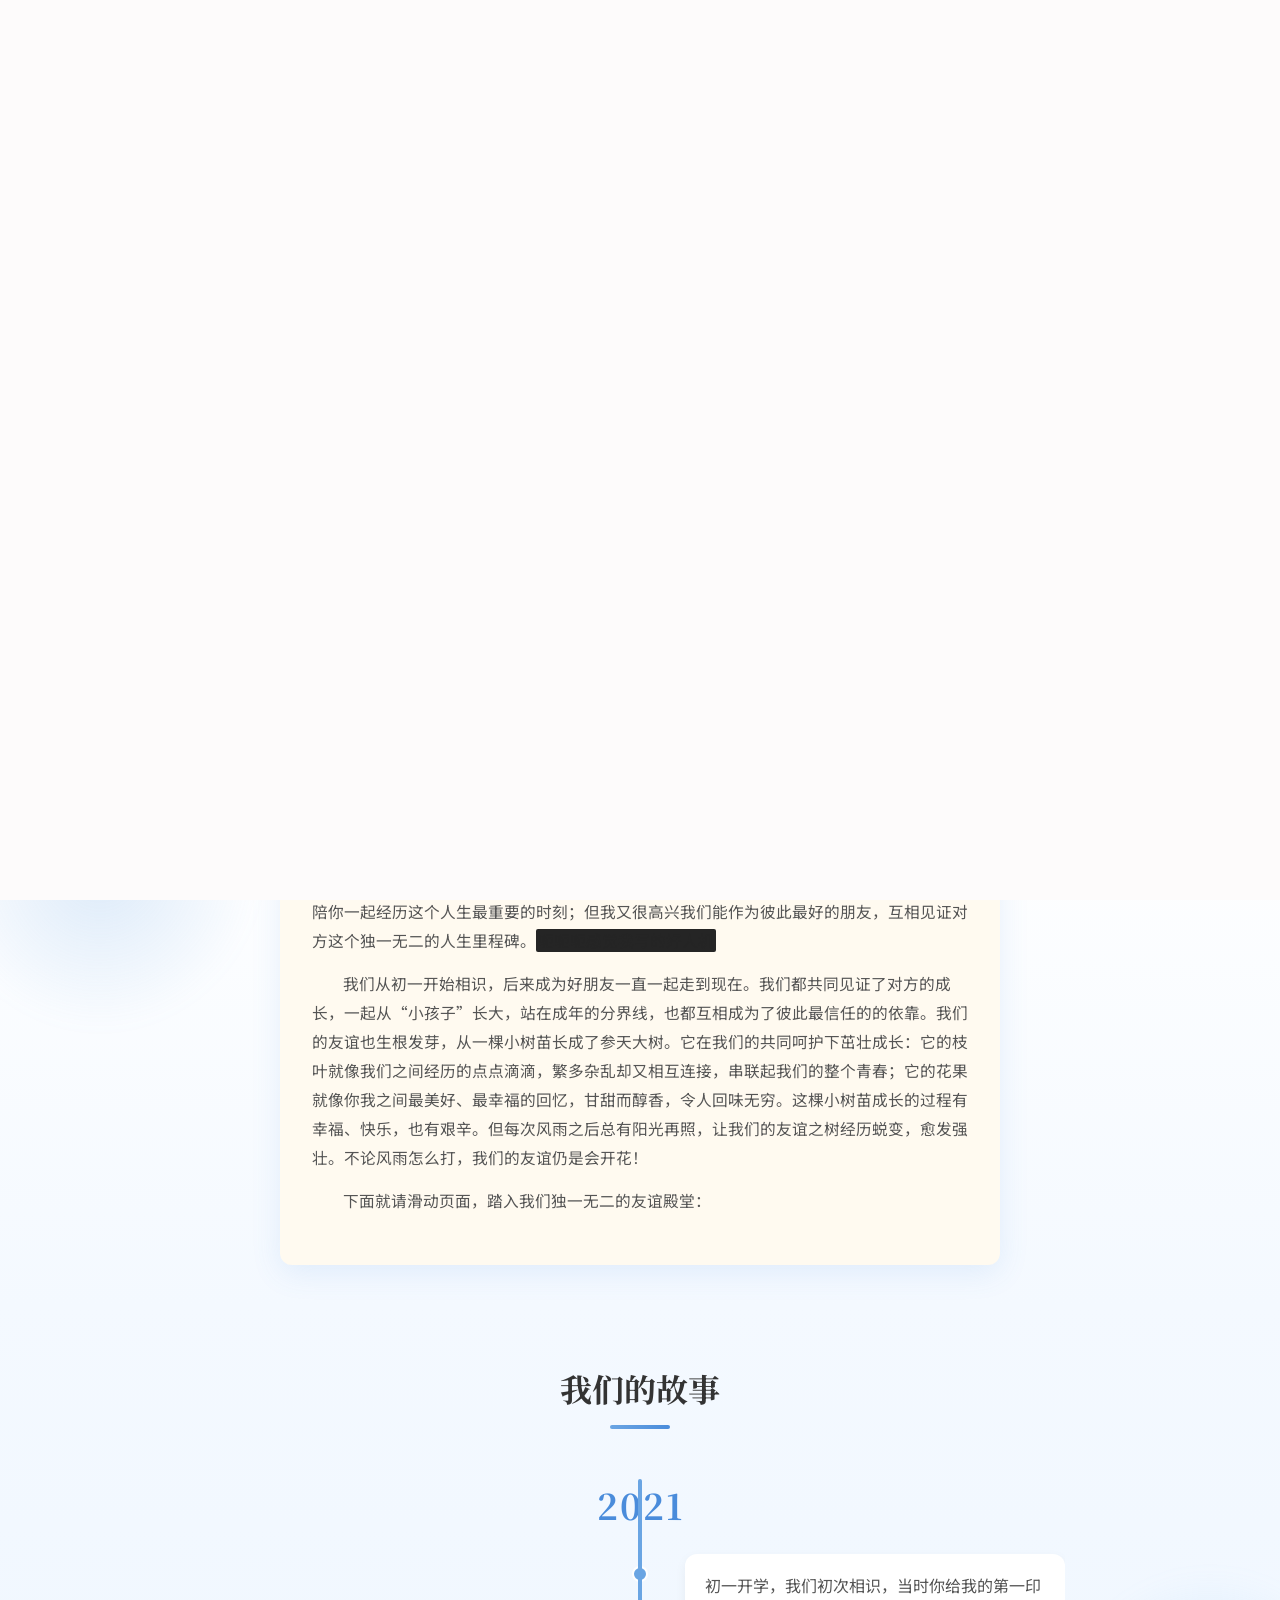
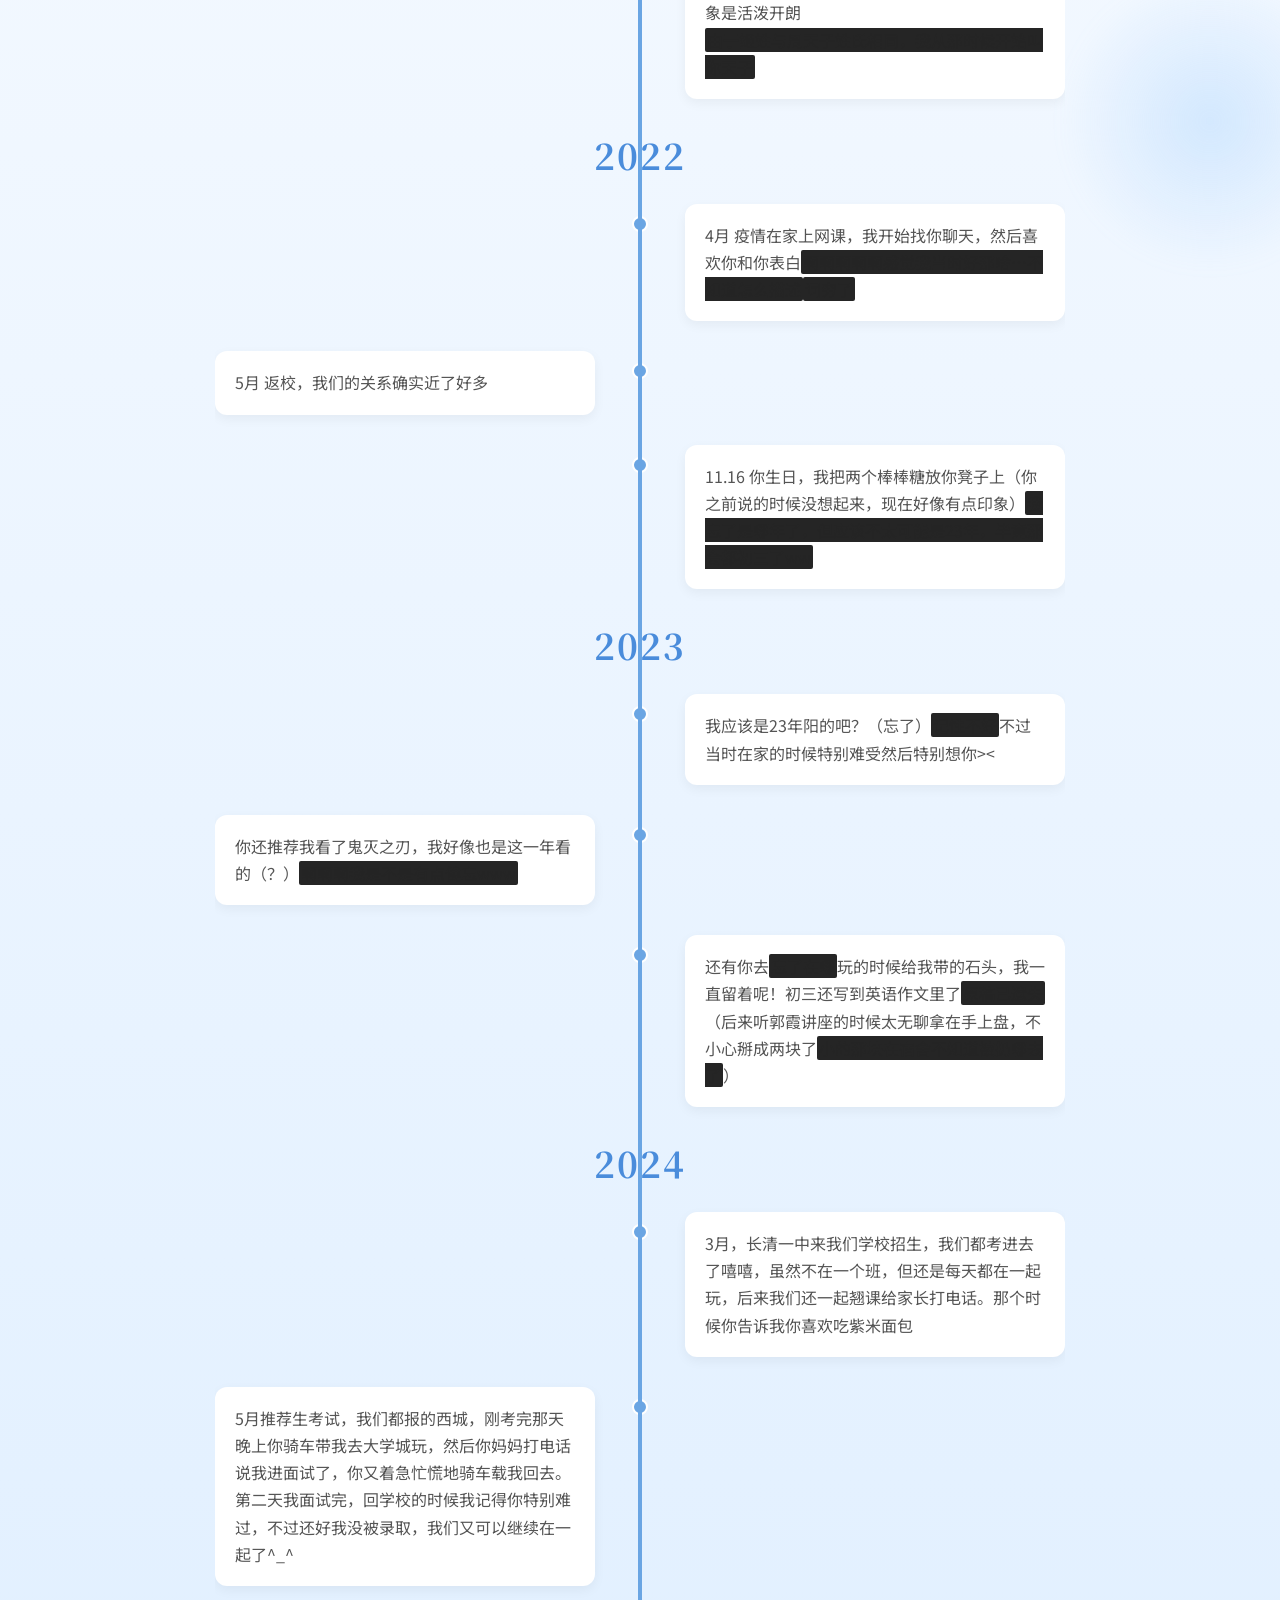
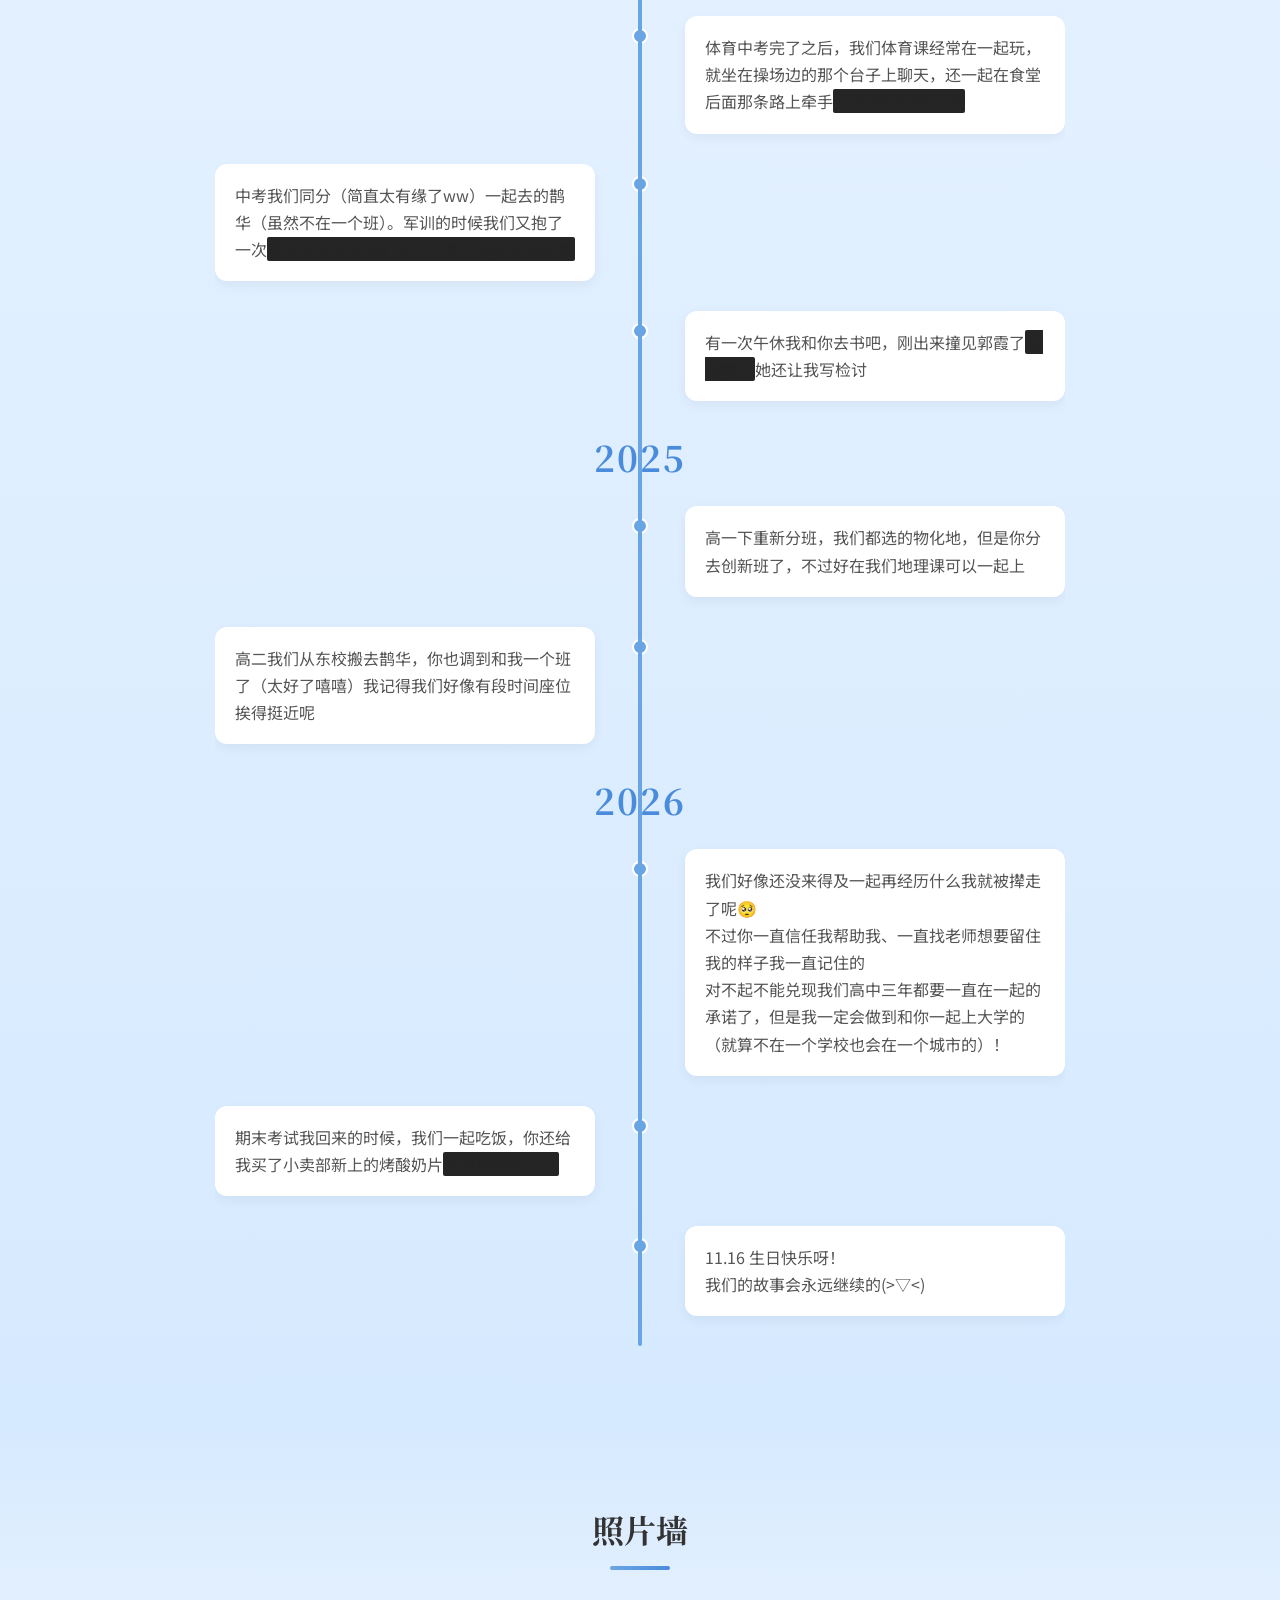
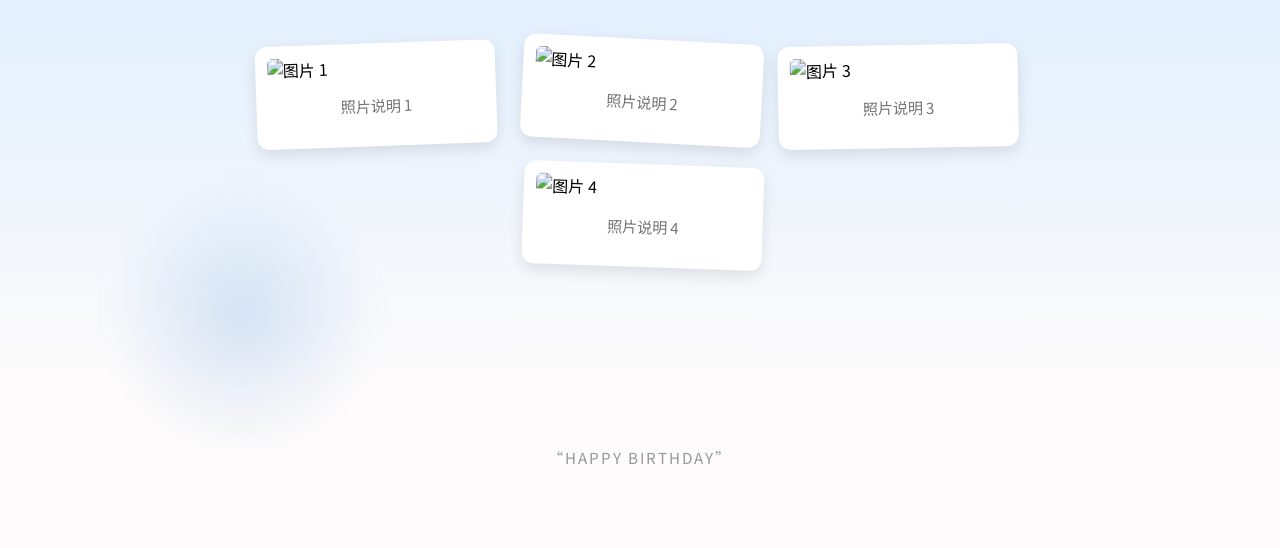
==== commit 5da4794c: "更新 index.html" ====
--- a/index.html
+++ b/index.html
@@ -57,9 +57,9 @@
 	<section class="birthday-letter-section" id="birthdayLetter">
 		<div class="letter-paper reveal">
 			<p>生日快乐呀，小姬同学！</p>
-			<p>恭喜你成功通关，解锁人生新剧本。在你踏入成年生活之际，我很遗憾不能亲自在你身边陪你一起经历这个人生最重要的时刻；但我又很高兴我们能作为彼此最好的朋友，互相见证对方这个独一无二的人生里程碑。<span class="spoiler" tabindex="0" role="button" aria-label="悬停或按住查看隐藏内容" title="你知道的太多了">哎哎感觉我写的好人机</span></p>
+			<p>恭喜你成功通关，解锁人生新剧本。在你踏入成年生活之际，我很遗憾不能亲自在你身边陪你一起经历这个人生最重要的时刻；但我又很高兴我们能作为彼此最好的朋友，互相见证对方这个独一无二的人生里程碑。<span class="spoiler" tabindex="0" role="button">呃呃呃感觉我写的好人机</span></p>
 			<p>我们从初一开始相识，后来成为好朋友一直一起走到现在。我们都共同见证了对方的成长，一起从“小孩子”长大，站在成年的分界线，也都互相成为了彼此最信任的的依靠。我们的友谊也生根发芽，从一棵小树苗长成了参天大树。它在我们的共同呵护下茁壮成长：它的枝叶就像我们之间经历的点点滴滴，繁多杂乱却又相互连接，串联起我们的整个青春；它的花果就像你我之间最美好、最幸福的回忆，甘甜而醇香，令人回味无穷。这棵小树苗成长的过程有幸福、快乐，也有艰辛。但每次风雨之后总有阳光再照，让我们的友谊之树经历蜕变，愈发强壮。不论风雨怎么打，我们的友谊仍是会开花！</p>
-			<p>下面就请翻动书页，踏入我们独一无二的友谊殿堂：</p>
+			<p>下面就请滑动页面，踏入我们独一无二的友谊殿堂：</p>
 		</div>
 	</section>
 
@@ -72,7 +72,7 @@
 				<div class="timeline-item">
 					<div class="timeline-content">
 						初一开学，我们初次相识，当时你给我的第一印象是活泼开朗<br>
-						<span class="spoiler" tabindex="0" role="button" aria-label="悬停或按住查看隐藏内容" title="你知道的太多了">由于姬姓与周天子姓氏相同，我那时候开始叫你天子</span>
+						<span class="spoiler" tabindex="0" role="button">由于姬姓与周天子姓氏相同，我从那时候开始叫你天子</span>
 					</div>
 				</div>
 			</div>
@@ -81,7 +81,7 @@
 				<div class="timeline-year">2022</div>
 				<div class="timeline-item">
 					<div class="timeline-content">
-						4月 疫情在家上网课，我开始找你聊天，然后喜欢你和你表白<span class="spoiler" tabindex="0" role="button" aria-label="悬停或按住查看隐藏内容" title="你知道的太多了">啊啊啊啊啊感觉我当时好那啥…不知道怎么描述</span><span class="spoiler" tabindex="0" role="button" aria-label="悬停或按住查看隐藏内容" title="你知道的太多了">词穷了</span>
+						4月 疫情在家上网课，我开始找你聊天，然后喜欢你和你表白<span class="spoiler" tabindex="0" role="button">啊啊啊啊啊感觉我当时好那啥…不知道怎么描述</span><span class="spoiler" tabindex="0" role="button">词穷了</span>
 					</div>
 				</div>
 				<div class="timeline-item">
@@ -91,7 +91,7 @@
 				</div>
 				<div class="timeline-item">
 					<div class="timeline-content">
-						11.16 你生日，我把两个棒棒糖放你凳子上（你之前说的时候没想起来，现在好像有点印象）<span class="spoiler" tabindex="0" role="button" aria-label="悬停或按住查看隐藏内容" title="你知道的太多了">我忘了是哪年了，但应该不太可能是23年，毕竟那会都初三了ww</span>
+						11.16 你生日，我把两个棒棒糖放你凳子上（你之前说的时候没想起来，现在好像有点印象）<span class="spoiler" tabindex="0" role="button">我忘了是哪年了，但应该不太可能是23年，毕竟那会都初三了ww</span>
 					</div>
 				</div>
 			</div>
@@ -100,17 +100,17 @@
 				<div class="timeline-year">2023</div>
 				<div class="timeline-item">
 					<div class="timeline-content">
-						我应该是23年阳的吧？（忘了）<span class="spoiler" tabindex="0" role="button" aria-label="悬停或按住查看隐藏内容" title="你知道的太多了">记性不好</span>不过当时在家的时候特别难受然后特别想你><
-					</div>
-				</div>
-				<div class="timeline-item">
-					<div class="timeline-content">
-						你还推荐我看了鬼灭之刃，我（好像）也是这一年看的（？）<span class="spoiler" tabindex="0" role="button" aria-label="悬停或按住查看隐藏内容" title="你知道的太多了">啊啊啊我是不是有点健忘www</span>
-					</div>
-				</div>
-				<div class="timeline-item">
-					<div class="timeline-content">
-						还有你去<span class="spoiler" tabindex="0" role="button" aria-label="悬停或按住查看隐藏内容" title="你知道的太多了">忘了在哪</span>玩的时候给我带的石头，我一直留着呢！初三还写到英语作文里了<span class="spoiler" tabindex="0" role="button" aria-label="悬停或按住查看隐藏内容" title="你知道的太多了">原稿已遗失</span>（后来听郭霞讲座的时候太无聊拿在手上盘，不小心掬成两块了<span class="spoiler" tabindex="0" role="button" aria-label="悬停或按住查看隐藏内容" title="你知道的太多了">小的那块在宿舍不知道被扔哪去了</span>）
+						我应该是23年阳的吧？（忘了）<span class="spoiler" tabindex="0" role="button">记性不好</span>不过当时在家的时候特别难受然后特别想你><
+					</div>
+				</div>
+				<div class="timeline-item">
+					<div class="timeline-content">
+						你还推荐我看了鬼灭之刃，我好像也是这一年看的（？）<span class="spoiler" tabindex="0" role="button">啊啊啊我是不是有点健忘www</span>
+					</div>
+				</div>
+				<div class="timeline-item">
+					<div class="timeline-content">
+						还有你去<span class="spoiler" tabindex="0" role="button">忘了在哪</span>玩的时候给我带的石头，我一直留着呢！初三还写到英语作文里了<span class="spoiler" tabindex="0" role="button">原稿已遗失</span>（后来听郭霞讲座的时候太无聊拿在手上盘，不小心掰成两块了<span class="spoiler" tabindex="0" role="button">小的那块在宿舍不知道被扔哪去了</span>）
 					</div>
 				</div>
 			</div>
@@ -130,17 +130,17 @@
 				</div>
 				<div class="timeline-item">
 					<div class="timeline-content">
-						体育中考完了之后，我们体育课经常在一起玩，就坐在操场边的那个台子上聊天，还一起在食堂后面那条路上牵手<span class="spoiler" tabindex="0" role="button" aria-label="悬停或按住查看隐藏内容" title="你知道的太多了">当时我们还抱了呢</span>
-					</div>
-				</div>
-				<div class="timeline-item">
-					<div class="timeline-content">
-						中考我们同分（简直太有缘了ww）一起去的鹊华（虽然不在一个班）。军训的时候我们又抱了一次ww<span class="spoiler" tabindex="0" role="button" aria-label="悬停或按住查看隐藏内容" title="你知道的太多了">你还告诉我说我们两个是高中都不许谈恋爱</span>
-					</div>
-				</div>
-				<div class="timeline-item">
-					<div class="timeline-content">
-						有一次午休我和你去书吧，刚出来撞见郭霞了<span class="spoiler" tabindex="0" role="button" aria-label="悬停或按住查看隐藏内容" title="你知道的太多了">太倒霉了</span>她还让我写检讨
+						体育中考完了之后，我们体育课经常在一起玩，就坐在操场边的那个台子上聊天，还一起在食堂后面那条路上牵手<span class="spoiler" tabindex="0" role="button">当时我们还抱了呢</span>
+					</div>
+				</div>
+				<div class="timeline-item">
+					<div class="timeline-content">
+						中考我们同分（简直太有缘了ww）一起去的鹊华（虽然不在一个班）。军训的时候我们又抱了一次<span class="spoiler" tabindex="0" role="button">你还告诉我说我们两个上高中都不许谈恋爱</span>
+					</div>
+				</div>
+				<div class="timeline-item">
+					<div class="timeline-content">
+						有一次午休我和你去书吧，刚出来撞见郭霞了<span class="spoiler" tabindex="0" role="button">太倒霉了</span>她还让我写检讨
 					</div>
 				</div>
 			</div>
@@ -163,15 +163,14 @@
 				<div class="timeline-year">2026</div>
 				<div class="timeline-item">
 					<div class="timeline-content">
-						我们好像还没来得及一起再经历什么我就被趟走了呢🥺<br>
+						我们好像还没来得及一起再经历什么我就被撵走了呢🥺<br>
 						不过你一直信任我帮助我、一直找老师想要留住我的样子我一直记住的<br>
-						对不起不能兑现我们高中三年都要一直在一起的承诺了，但是我一定会做到和你一起上大学的（就算不在一个学校也会在一个城市的）<br>
-						<span class="spoiler" tabindex="0" role="button" aria-label="悬停或按住查看隐藏内容" title="你知道的太多了">我不行了我怎么写的这么悲催</span>
-					</div>
-				</div>
-				<div class="timeline-item">
-					<div class="timeline-content">
-						期末考试我回来的时候，我们一起吃饭，你还给我买了小卖部新上的烤酸奶片<span class="spoiler" tabindex="0" role="button" aria-label="悬停或按住查看隐藏内容" title="你知道的太多了">还有啥来着忘了</span>
+						对不起不能兑现我们高中三年都要一直在一起的承诺了，但是我一定会做到和你一起上大学的（就算不在一个学校也会在一个城市的）！<br>
+					</div>
+				</div>
+				<div class="timeline-item">
+					<div class="timeline-content">
+						期末考试我回来的时候，我们一起吃饭，你还给我买了小卖部新上的烤酸奶片<span class="spoiler" tabindex="0" role="button">还有啥来着忘了</span>
 					</div>
 				</div>
 				<div class="timeline-item">
@@ -186,7 +185,7 @@
 	</section>
 
 	<section class="photo-wall-section" id="photoWall">
-		<h2 class="reveal">照片墙大标题</h2>
+		<h2 class="reveal">照片墙</h2>
 		<div class="photo-container">
 			
 			<div class="photo-item" style="--r: -2deg; --x: -4px; --y: 3px;">
@@ -225,11 +224,11 @@
 	</div>
 
 	<footer class="main-footer reveal">
-		<p>“页脚寄语。永远期待下一个明天。”</p>
+		<p>“HAPPY BIRTHDAY”</p>
 	</footer>
 
 	<button id="friendFab" class="friend-fab">
-		<i class="fas fa-user-plus"></i><span class="hide-on-mobile"> 加好友</span>
+		<i class="fas fa-user-plus"></i><span class="hide-on-mobile"> 联系魔王</span>
 	</button>
 
 <div id="contactMenu" class="contact-menu-overlay">
@@ -252,7 +251,7 @@
                         <i class="fas fa-envelope" style="color:#f44336"></i><span>邮件</span>
                     </a>
                     <a href="https://x.com/yuusea0817" target="_blank" class="c-item">
-                        <img class="social-icon x-icon" src="images/x-twitter.svg" alt="X 图标"><span>X</span>
+                        <img class="social-icon x-icon" src="images/x-twitter.svg"><span>X</span>
                     </a>
                     <a href="https://www.instagram.com/wolflingvolant" target="_blank" class="c-item">
                         <i class="fab fa-instagram" style="color:#e4405f"></i><span>Instagram</span>
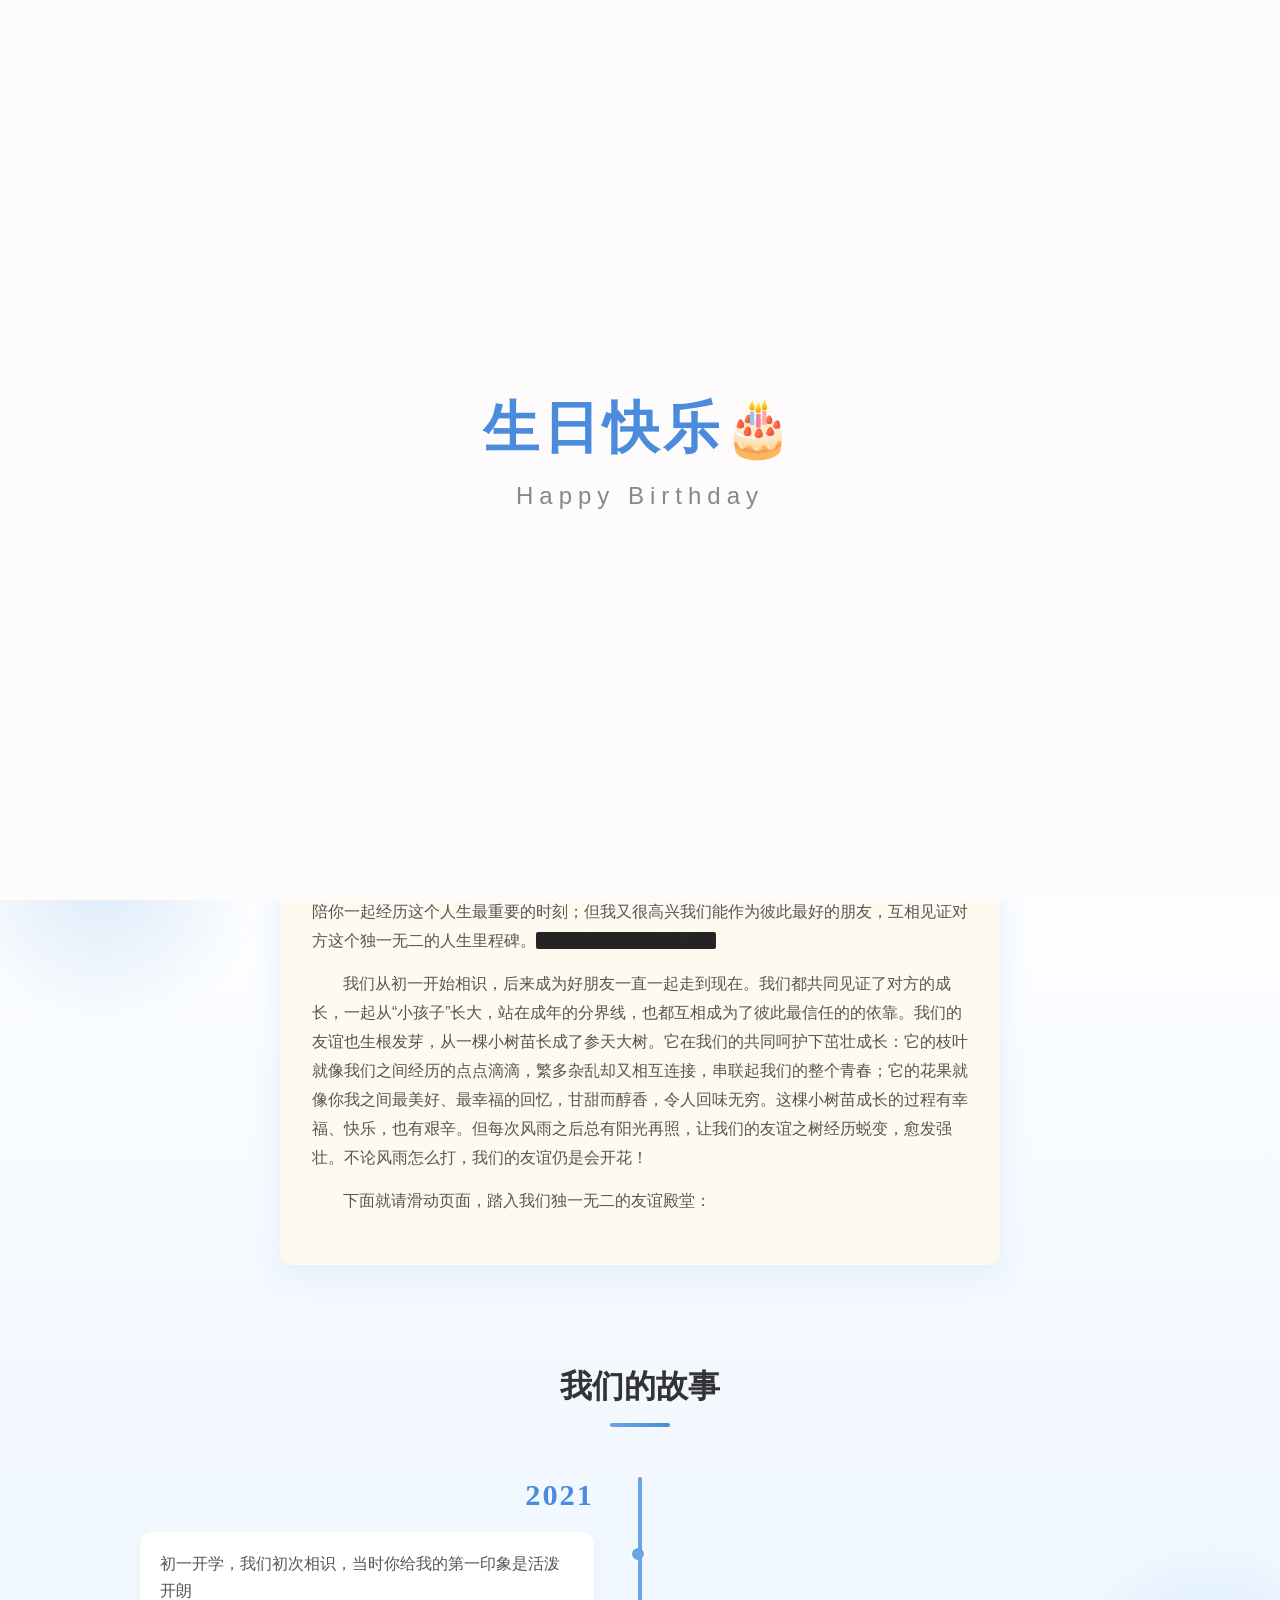
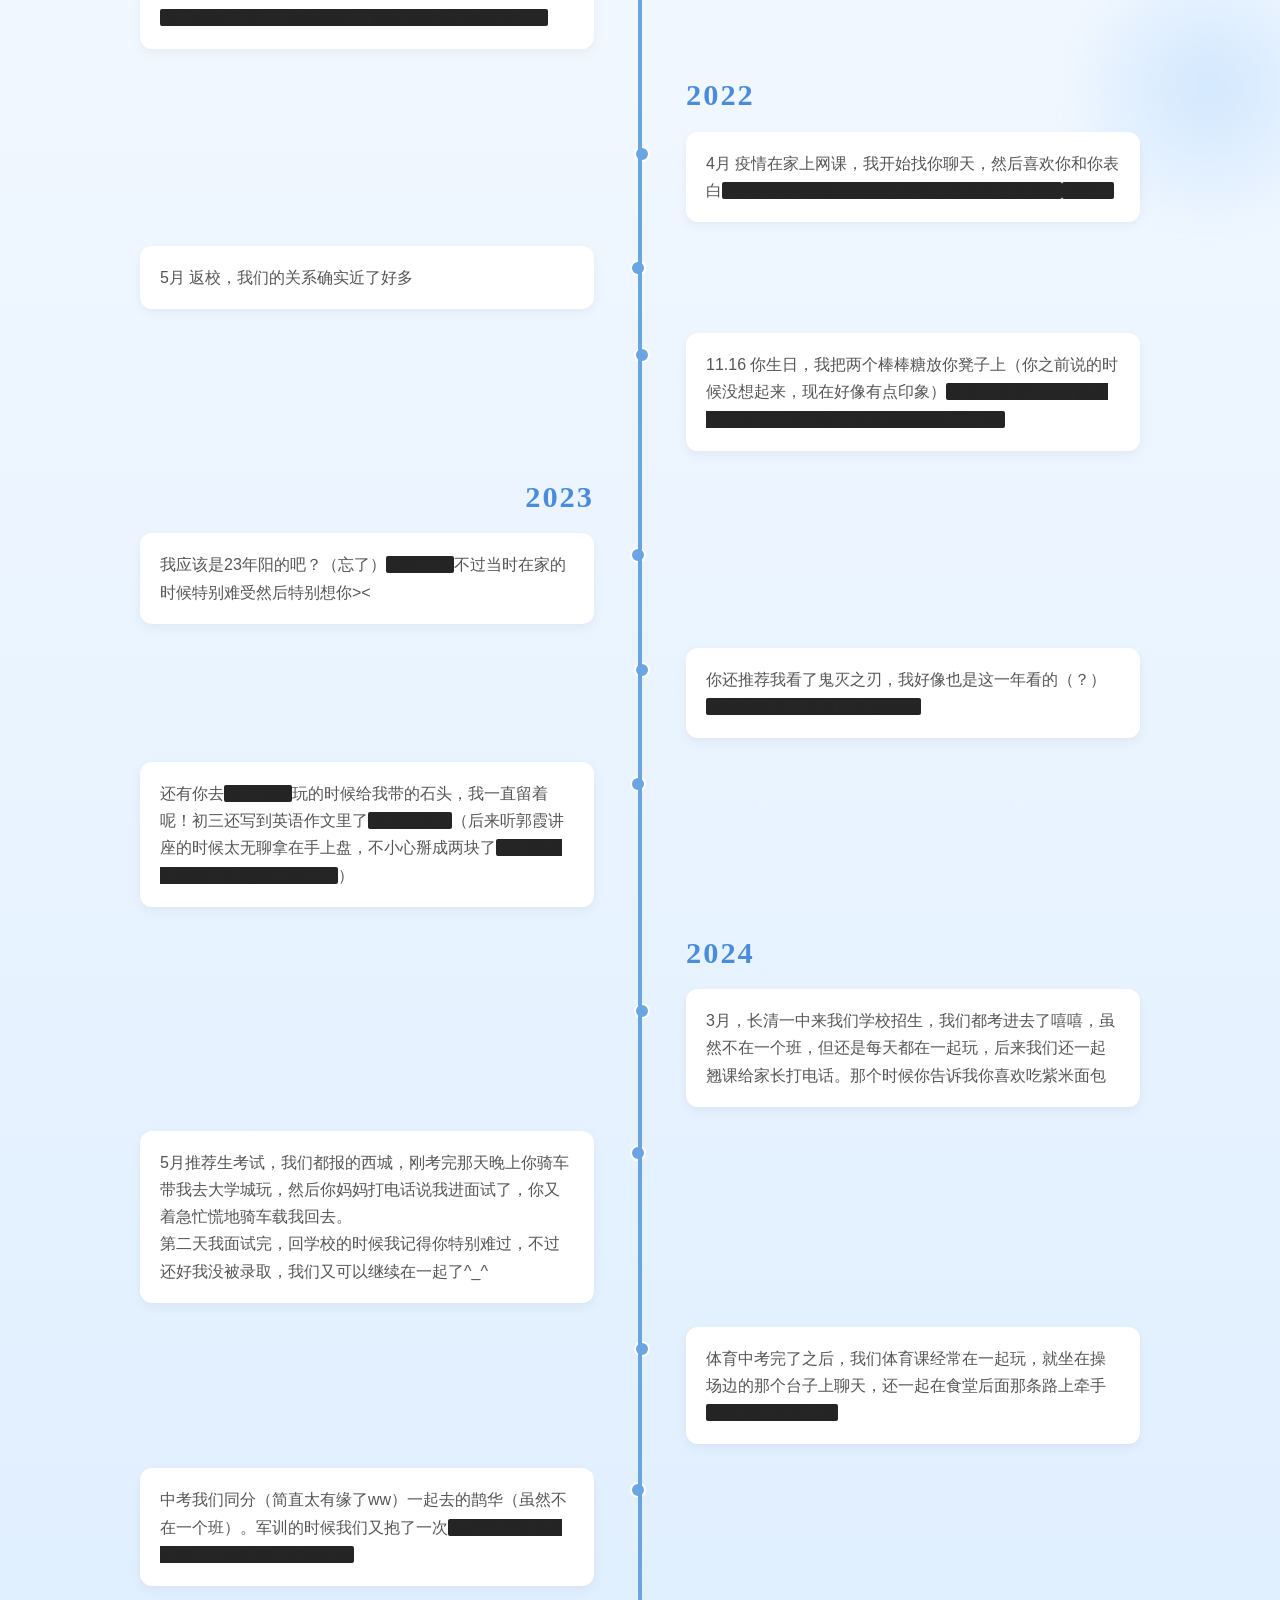
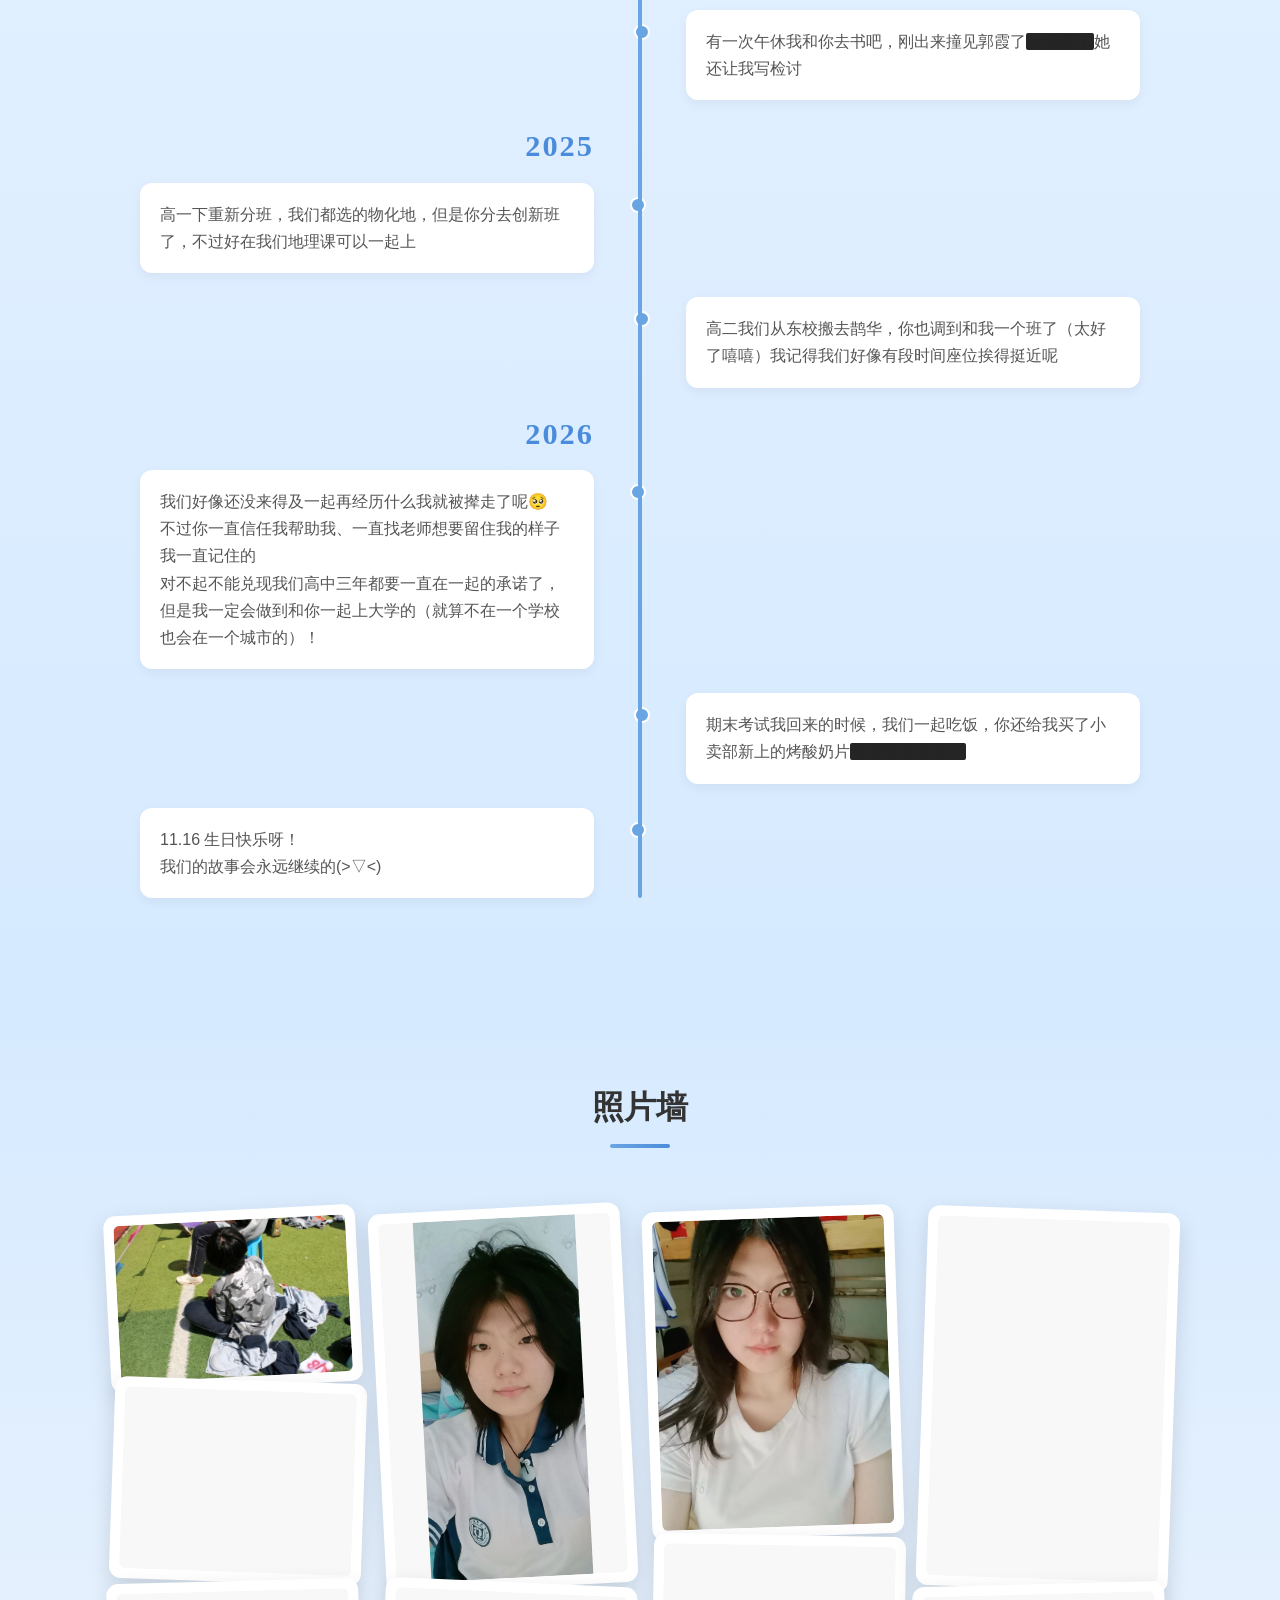
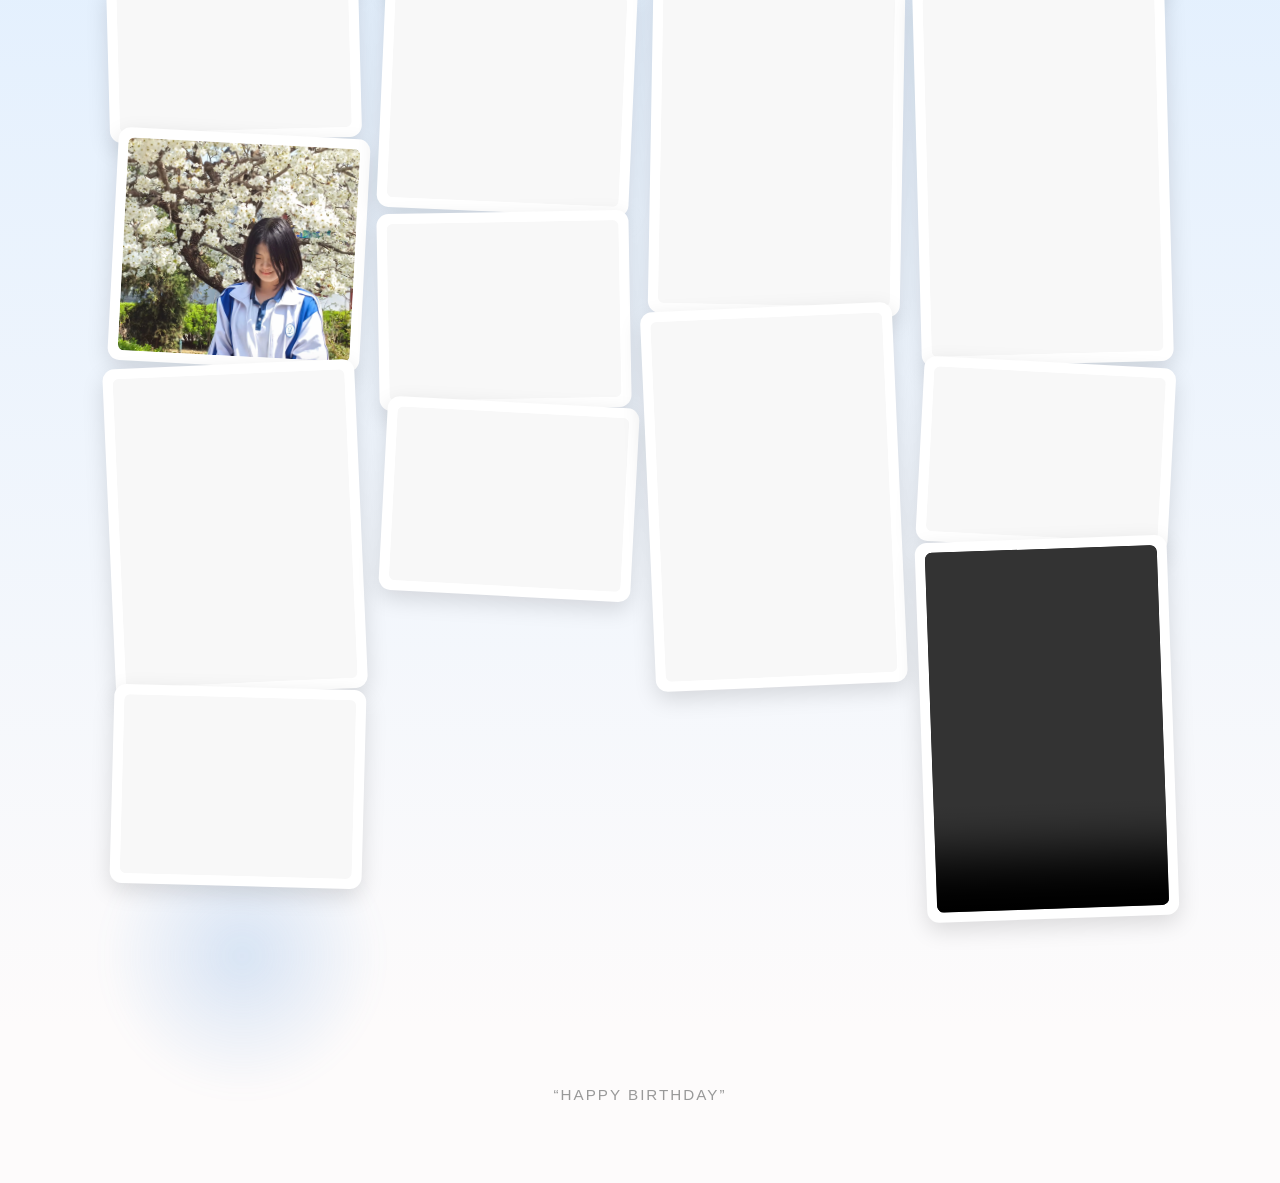
==== commit 9a89bf57: "Update stacked media gallery and continuous alternating timeline" ====
--- a/index.html
+++ b/index.html
@@ -5,10 +5,9 @@
 	<meta name="viewport" content="width=device-width, initial-scale=1.0">
 	<meta name="color-scheme" content="light">
 	<title>生日快乐</title>
-	<link rel="stylesheet" href="https://cdnjs.cloudflare.com/ajax/libs/font-awesome/6.5.1/css/all.min.css">
-	<script src="https://cdn.jsdelivr.net/npm/canvas-confetti@1.6.0/dist/confetti.browser.min.js"></script>
-	<link rel="stylesheet" href="https://fonts.loli.net/css2?family=Noto+Serif+SC:wght@400;500;700&family=Noto+Sans+SC:wght@400;500&display=swap">
-	<link rel="stylesheet" href="css/style.css?v=6.5">
+	<link rel="stylesheet" href="vendor/fontawesome-6.5.1/css/all.min.css">
+	<script src="vendor/canvas-confetti-1.6.0/confetti.browser.min.js"></script>
+	<link rel="stylesheet" href="css/style.css?v=75e7a4a8ab">
 </head>
 <body>
 
@@ -68,8 +67,8 @@
 		<div class="timeline">
 
 			<div class="timeline-year-group">
-				<div class="timeline-year">2021</div>
-				<div class="timeline-item">
+				<div class="timeline-year timeline-year-left">2021</div>
+				<div class="timeline-item timeline-item-left">
 					<div class="timeline-content">
 						初一开学，我们初次相识，当时你给我的第一印象是活泼开朗<br>
 						<span class="spoiler" tabindex="0" role="button">由于姬姓与周天子姓氏相同，我从那时候开始叫你天子</span>
@@ -78,18 +77,18 @@
 			</div>
 
 			<div class="timeline-year-group">
-				<div class="timeline-year">2022</div>
-				<div class="timeline-item">
+				<div class="timeline-year timeline-year-right">2022</div>
+				<div class="timeline-item timeline-item-right">
 					<div class="timeline-content">
 						4月 疫情在家上网课，我开始找你聊天，然后喜欢你和你表白<span class="spoiler" tabindex="0" role="button">啊啊啊啊啊感觉我当时好那啥…不知道怎么描述</span><span class="spoiler" tabindex="0" role="button">词穷了</span>
 					</div>
 				</div>
-				<div class="timeline-item">
+				<div class="timeline-item timeline-item-left">
 					<div class="timeline-content">
 						5月 返校，我们的关系确实近了好多
 					</div>
 				</div>
-				<div class="timeline-item">
+				<div class="timeline-item timeline-item-right">
 					<div class="timeline-content">
 						11.16 你生日，我把两个棒棒糖放你凳子上（你之前说的时候没想起来，现在好像有点印象）<span class="spoiler" tabindex="0" role="button">我忘了是哪年了，但应该不太可能是23年，毕竟那会都初三了ww</span>
 					</div>
@@ -97,18 +96,18 @@
 			</div>
 
 			<div class="timeline-year-group">
-				<div class="timeline-year">2023</div>
-				<div class="timeline-item">
+				<div class="timeline-year timeline-year-left">2023</div>
+				<div class="timeline-item timeline-item-left">
 					<div class="timeline-content">
 						我应该是23年阳的吧？（忘了）<span class="spoiler" tabindex="0" role="button">记性不好</span>不过当时在家的时候特别难受然后特别想你><
 					</div>
 				</div>
-				<div class="timeline-item">
+				<div class="timeline-item timeline-item-right">
 					<div class="timeline-content">
 						你还推荐我看了鬼灭之刃，我好像也是这一年看的（？）<span class="spoiler" tabindex="0" role="button">啊啊啊我是不是有点健忘www</span>
 					</div>
 				</div>
-				<div class="timeline-item">
+				<div class="timeline-item timeline-item-left">
 					<div class="timeline-content">
 						还有你去<span class="spoiler" tabindex="0" role="button">忘了在哪</span>玩的时候给我带的石头，我一直留着呢！初三还写到英语作文里了<span class="spoiler" tabindex="0" role="button">原稿已遗失</span>（后来听郭霞讲座的时候太无聊拿在手上盘，不小心掰成两块了<span class="spoiler" tabindex="0" role="button">小的那块在宿舍不知道被扔哪去了</span>）
 					</div>
@@ -116,29 +115,29 @@
 			</div>
 
 			<div class="timeline-year-group">
-				<div class="timeline-year">2024</div>
-				<div class="timeline-item">
+				<div class="timeline-year timeline-year-right">2024</div>
+				<div class="timeline-item timeline-item-right">
 					<div class="timeline-content">
 						3月，长清一中来我们学校招生，我们都考进去了嘻嘻，虽然不在一个班，但还是每天都在一起玩，后来我们还一起翘课给家长打电话。那个时候你告诉我你喜欢吃紫米面包
 					</div>
 				</div>
-				<div class="timeline-item">
+				<div class="timeline-item timeline-item-left">
 					<div class="timeline-content">
 						5月推荐生考试，我们都报的西城，刚考完那天晚上你骑车带我去大学城玩，然后你妈妈打电话说我进面试了，你又着急忙慌地骑车载我回去。<br>
 						第二天我面试完，回学校的时候我记得你特别难过，不过还好我没被录取，我们又可以继续在一起了^_^
 					</div>
 				</div>
-				<div class="timeline-item">
+				<div class="timeline-item timeline-item-right">
 					<div class="timeline-content">
 						体育中考完了之后，我们体育课经常在一起玩，就坐在操场边的那个台子上聊天，还一起在食堂后面那条路上牵手<span class="spoiler" tabindex="0" role="button">当时我们还抱了呢</span>
 					</div>
 				</div>
-				<div class="timeline-item">
+				<div class="timeline-item timeline-item-left">
 					<div class="timeline-content">
 						中考我们同分（简直太有缘了ww）一起去的鹊华（虽然不在一个班）。军训的时候我们又抱了一次<span class="spoiler" tabindex="0" role="button">你还告诉我说我们两个上高中都不许谈恋爱</span>
 					</div>
 				</div>
-				<div class="timeline-item">
+				<div class="timeline-item timeline-item-right">
 					<div class="timeline-content">
 						有一次午休我和你去书吧，刚出来撞见郭霞了<span class="spoiler" tabindex="0" role="button">太倒霉了</span>她还让我写检讨
 					</div>
@@ -146,13 +145,13 @@
 			</div>
 
 			<div class="timeline-year-group">
-				<div class="timeline-year">2025</div>
-				<div class="timeline-item">
+				<div class="timeline-year timeline-year-left">2025</div>
+				<div class="timeline-item timeline-item-left">
 					<div class="timeline-content">
 						高一下重新分班，我们都选的物化地，但是你分去创新班了，不过好在我们地理课可以一起上
 					</div>
 				</div>
-				<div class="timeline-item">
+				<div class="timeline-item timeline-item-right">
 					<div class="timeline-content">
 						高二我们从东校搬去鹊华，你也调到和我一个班了（太好了嘻嘻）我记得我们好像有段时间座位挨得挺近呢
 					</div>
@@ -160,20 +159,20 @@
 			</div>
 
 			<div class="timeline-year-group">
-				<div class="timeline-year">2026</div>
-				<div class="timeline-item">
+				<div class="timeline-year timeline-year-left">2026</div>
+				<div class="timeline-item timeline-item-left">
 					<div class="timeline-content">
 						我们好像还没来得及一起再经历什么我就被撵走了呢🥺<br>
 						不过你一直信任我帮助我、一直找老师想要留住我的样子我一直记住的<br>
 						对不起不能兑现我们高中三年都要一直在一起的承诺了，但是我一定会做到和你一起上大学的（就算不在一个学校也会在一个城市的）！<br>
 					</div>
 				</div>
-				<div class="timeline-item">
+				<div class="timeline-item timeline-item-right">
 					<div class="timeline-content">
 						期末考试我回来的时候，我们一起吃饭，你还给我买了小卖部新上的烤酸奶片<span class="spoiler" tabindex="0" role="button">还有啥来着忘了</span>
 					</div>
 				</div>
-				<div class="timeline-item">
+				<div class="timeline-item timeline-item-left">
 					<div class="timeline-content">
 						11.16 生日快乐呀！<br>
 						我们的故事会永远继续的(>▽<)
@@ -185,41 +184,101 @@
 	</section>
 
 	<section class="photo-wall-section" id="photoWall">
-		<h2 class="reveal">照片墙</h2>
-		<div class="photo-container">
-			
-			<div class="photo-item" style="--r: -2deg; --x: -4px; --y: 3px;">
-				<img src="images/photo1.jpg" alt="图片 1">
-				<div class="photo-caption">照片说明 1</div>
-				<p class="expanded-story">你的照片故事1你的照片故事1你的照片故事1。</p>
-			</div>
-			
-			<div class="photo-item" style="--r: 3deg; --x: 2px; --y: -1px;">
-				<img src="images/photo2.jpg" alt="图片 2">
-				<div class="photo-caption">照片说明 2</div>
-				<p class="expanded-story">你的照片故事2你的照片故事2你的照片故事2。</p>
-			</div>
-
-			<div class="photo-item" style="--r: -1deg; --x: -2px; --y: 5px;">
-				<img src="images/photo3.jpg" alt="图片 3">
-				<div class="photo-caption">照片说明 3</div>
-				<p class="expanded-story">你的照片故事3你的照片故事3你的照片故事3。</p>
-			</div>
-
-			<div class="photo-item" style="--r: 2deg; --x: 3px; --y: 1px;">
-				<img src="images/photo4.jpg" alt="图片 4">
-				<div class="photo-caption">照片说明 4</div>
-				<p class="expanded-story">你的照片故事4你的照片故事4你的照片故事4。</p>
-			</div>
-
-		</div>
-	</section>
+			<h2 class="reveal">照片墙</h2>
+			<div class="photo-container">
+			<figure class="photo-item" style="--r: -3deg; --x: -3px; --y: 2px;">
+				<button class="photo-zoom" type="button" aria-label="查看照片 01 大图">
+					<img src="media/photo-01-42ba608d01.webp" alt="照片 01" width="960" height="650" loading="lazy" decoding="async">
+				</button>
+			</figure>
+			<figure class="photo-item" style="--r: 2deg; --x: 2px; --y: -1px;">
+				<button class="photo-zoom" type="button" aria-label="查看照片 02 大图">
+					<img src="media/photo-02-96d74fb348.webp" alt="照片 02" width="1228" height="964" loading="lazy" decoding="async">
+				</button>
+			</figure>
+			<figure class="photo-item" style="--r: -1.5deg; --x: -2px; --y: 3px;">
+				<button class="photo-zoom" type="button" aria-label="查看照片 03 大图">
+					<img src="media/photo-03-880e0ddbbd.webp" alt="照片 03" width="848" height="508" loading="lazy" decoding="async">
+				</button>
+			</figure>
+			<figure class="photo-item" style="--r: 3deg; --x: 3px; --y: 0px;">
+				<button class="photo-zoom" type="button" aria-label="查看照片 04 大图">
+					<img src="media/photo-04-c7765c5a17.webp" alt="照片 04" width="1920" height="1764" loading="lazy" decoding="async">
+				</button>
+			</figure>
+			<figure class="photo-item" style="--r: -2.5deg; --x: -1px; --y: 2px;">
+				<button class="photo-zoom" type="button" aria-label="查看照片 05 大图">
+					<img src="media/photo-05-25faaec521.webp" alt="照片 05" width="960" height="1280" loading="lazy" decoding="async">
+				</button>
+			</figure>
+			<figure class="photo-item" style="--r: 1.5deg; --x: 2px; --y: 1px;">
+				<button class="photo-zoom" type="button" aria-label="查看照片 06 大图">
+					<img src="media/photo-06-1047a5007c.webp" alt="照片 06" width="595" height="461" loading="lazy" decoding="async">
+				</button>
+			</figure>
+			<figure class="photo-item" style="--r: -3deg; --x: -3px; --y: 0px;">
+				<button class="photo-zoom" type="button" aria-label="查看照片 07 大图">
+					<img src="media/photo-07-a56ee6eb7b.webp" alt="照片 07" width="863" height="1920" loading="lazy" decoding="async">
+				</button>
+			</figure>
+			<figure class="photo-item" style="--r: 2.5deg; --x: 1px; --y: -2px;">
+				<button class="photo-zoom" type="button" aria-label="查看照片 08 大图">
+					<img src="media/photo-08-a5b6197ce7.webp" alt="照片 08" width="818" height="742" loading="lazy" decoding="async">
+				</button>
+			</figure>
+			<figure class="photo-item" style="--r: -1deg; --x: -2px; --y: 2px;">
+				<button class="photo-zoom" type="button" aria-label="查看照片 09 大图">
+					<img src="media/photo-09-fa81ed1e2e.webp" alt="照片 09" width="677" height="518" loading="lazy" decoding="async">
+				</button>
+			</figure>
+			<figure class="photo-item" style="--r: 3deg; --x: 3px; --y: -1px;">
+				<button class="photo-zoom" type="button" aria-label="查看照片 10 大图">
+					<img src="media/photo-10-88238bfb65.webp" alt="照片 10" width="640" height="480" loading="lazy" decoding="async">
+				</button>
+			</figure>
+			<figure class="photo-item" style="--r: -2deg; --x: -2px; --y: 0px;">
+				<button class="photo-zoom" type="button" aria-label="查看照片 11 大图">
+					<img src="media/photo-11-d77f8ebb34.webp" alt="照片 11" width="1080" height="1440" loading="lazy" decoding="async">
+				</button>
+			</figure>
+			<figure class="photo-item" style="--r: 1deg; --x: 2px; --y: 2px;">
+				<button class="photo-zoom" type="button" aria-label="查看照片 12 大图">
+					<img src="media/photo-12-88e5905059.webp" alt="照片 12" width="720" height="1280" loading="lazy" decoding="async">
+				</button>
+			</figure>
+			<figure class="photo-item" style="--r: -2.5deg; --x: -1px; --y: -2px;">
+				<button class="photo-zoom" type="button" aria-label="查看照片 13 大图">
+					<img src="media/photo-13-a9b0acd111.webp" alt="照片 13" width="548" height="960" loading="lazy" decoding="async">
+				</button>
+			</figure>
+			<figure class="photo-item" style="--r: 2deg; --x: 3px; --y: 1px;">
+				<button class="photo-zoom" type="button" aria-label="查看照片 14 大图">
+					<img src="media/photo-14-9b956c2f47.webp" alt="照片 14" width="720" height="1280" loading="lazy" decoding="async">
+				</button>
+			</figure>
+			<figure class="photo-item" style="--r: -1.5deg; --x: -2px; --y: 0px;">
+				<button class="photo-zoom" type="button" aria-label="查看照片 15 大图">
+					<img src="media/photo-15-bfe4190c8a.webp" alt="照片 15" width="720" height="1282" loading="lazy" decoding="async">
+				</button>
+			</figure>
+			<figure class="photo-item" style="--r: 3deg; --x: 1px; --y: 2px;">
+				<button class="photo-zoom" type="button" aria-label="查看照片 16 大图">
+					<img src="media/photo-16-675846fce1.webp" alt="照片 16" width="661" height="470" loading="lazy" decoding="async">
+				</button>
+			</figure>
+			<figure class="photo-item photo-item-video" style="--r: -2deg; --x: 2px; --y: -1px;">
+				<video controls playsinline preload="none" width="720" height="1280" aria-label="回忆视频">
+					<source src="media/memory-video-15c563701d.mp4" type="video/mp4">
+					你的浏览器不支持视频播放。
+				</video>
+			</figure>
+			</div>
+		</section>
 
 	<div id="photoModal" class="photo-modal">
 		<div class="photo-modal-bg"></div>
 		<div class="photo-modal-content">
 			<img src="" id="modalImg" alt="大图">
-			<p id="modalStory"></p>
 		</div>
 	</div>
 
@@ -296,6 +355,6 @@
     </div>
 </div>
 
-	<script data-cfasync="false" src="/cdn-cgi/scripts/5c5dd728/cloudflare-static/email-decode.min.js"></script><script src="js/script.js?v=6.5"></script>
+	<script data-cfasync="false" src="/cdn-cgi/scripts/5c5dd728/cloudflare-static/email-decode.min.js"></script><script src="js/script.js?v=a054609a4e"></script>
 </body>
 </html>
--- a/css/style.css
+++ b/css/style.css
@@ -138,40 +138,26 @@
 }
 .timeline-section h2 { text-align: center; margin-bottom: 50px; color: #333; font-size: 2rem; position: relative; padding-bottom: 18px; font-family: 'Noto Serif SC', serif; }
 .timeline-section h2::after { content: ''; position: absolute; bottom: 0; left: 50%; transform: translateX(-50%); width: 60px; height: 4px; border-radius: 2px; background: linear-gradient(90deg, #6aa5e3, #4a8cdb, #8ec5fc, #6aa5e3); background-size: 300% auto; animation: shine 4s linear infinite; }
-.timeline { max-width: 850px; margin: 0 auto; position: relative; border-left: 3px solid #6aa5e3; padding-left: 40px; }
-
-.timeline-year-group { margin-bottom: 40px; }
-.timeline-year {
-    font-size: 2.2rem;
-    font-weight: 700;
-    color: #4a8cdb;
-    margin-bottom: 16px;
-    letter-spacing: 2px;
-    font-family: 'Noto Serif SC', serif;
-}
-
-.timeline-item { margin-bottom: 20px; position: relative; width: 100%; opacity: 0; transform: translateY(30px); transition: all 0.8s ease; }
+.timeline { max-width: 1000px; margin: 0 auto; position: relative; }
+.timeline::after { content: ''; position: absolute; width: 4px; background-color: #6aa5e3; top: 0; bottom: 0; left: 50%; transform: translateX(-50%); border-radius: 2px; }
+.timeline-year-group { margin-bottom: 28px; }
+.timeline-year { width: 50%; margin: 0 0 18px; font-size: 1.9rem; font-weight: 700; color: #4a8cdb; letter-spacing: 2px; font-family: 'Noto Serif SC', serif; position: relative; z-index: 1; line-height: 1.2; }
+.timeline-year-left { text-align: right; padding-right: 46px; }
+.timeline-year-right { margin-left: 50%; text-align: left; padding-left: 46px; }
+.timeline-item { position: relative; width: 50%; min-width: 0; margin: 0 0 24px; opacity: 0; transform: translateY(30px); transition: opacity 0.8s ease, transform 0.8s ease; }
 .timeline-item.visible { opacity: 1; transform: translateY(0); }
-.timeline-item::before { content: ''; position: absolute; width: 12px; height: 12px; background: #6aa5e3; border-radius: 50%; border: 2px solid #fff; left: -46.5px; top: 12px; z-index: 1; animation: dotPulse 2.4s infinite; }
+.timeline-item-left { padding-right: 46px; }
+.timeline-item-right { margin-left: 50%; padding-left: 46px; }
+.timeline-item::before { content: ''; position: absolute; width: 12px; height: 12px; background: #6aa5e3; border-radius: 50%; border: 2px solid #fff; top: 14px; z-index: 2; animation: dotPulse 2.4s infinite; }
+.timeline-item-left::before { right: -6px; }
+.timeline-item-right::before { left: -6px; }
 @keyframes dotPulse { 0% { box-shadow: 0 0 0 0 rgba(106,165,227,0.5); } 70% { box-shadow: 0 0 0 10px rgba(106,165,227,0); } 100% { box-shadow: 0 0 0 0 rgba(106,165,227,0); } }
-.timeline-content { display: block; background: #fff; padding: 18px 20px; border-radius: 12px; box-shadow: 0 4px 12px rgba(0,0,0,0.05); color: #555; line-height: 1.7; }
+.timeline-content { display: block; min-width: 0; overflow-wrap: anywhere; background: #fff; padding: 18px 20px; border-radius: 12px; box-shadow: 0 4px 12px rgba(0,0,0,0.05); color: #555; line-height: 1.7; }
 .timeline-content .spoiler { background-color: #252525 !important; color: #252525 !important; }
 .timeline-content .spoiler:hover,
 .timeline-content .spoiler:active,
 .timeline-content .spoiler:focus,
 .timeline-content .spoiler.revealed { color: #ffffff !important; }
-
-@media screen and (min-width: 768px) {
-    .timeline::after { content: ''; position: absolute; width: 4px; background-color: #6aa5e3; top: 0; bottom: 0; left: 50%; transform: translateX(-50%); border-radius: 2px; }
-    .timeline { overflow: hidden; border-left: none; padding-left: 0; }
-    .timeline-year-group { clear: both; margin-bottom: 60px; }
-    .timeline-year { text-align: center; margin-bottom: 24px; }
-    .timeline-item { width: 50%; clear: both; margin-bottom: 30px; }
-    .timeline-item:nth-child(odd) { float: left; padding-left: 0; padding-right: 45px; }
-    .timeline-item:nth-child(odd)::before { left: auto; right: -8px; }
-    .timeline-item:nth-child(even) { float: right; padding-left: 45px; padding-right: 0; }
-    .timeline-item:nth-child(even)::before { left: -8px; }
-}
 
 /* ================== 4. 照片墙区 ================== */
 .photo-wall-section { padding: 80px 20px 100px; background: linear-gradient(180deg, #d6eaff 0%, #fdfbfb 100%); position: relative; z-index: 1; }
@@ -182,29 +168,27 @@
 }
 .photo-wall-section h2 { text-align: center; margin-bottom: 50px; color: #333; font-size: 2rem; position: relative; padding-bottom: 18px; font-family: 'Noto Serif SC', serif; }
 .photo-wall-section h2::after { content: ''; position: absolute; bottom: 0; left: 50%; transform: translateX(-50%); width: 60px; height: 4px; border-radius: 2px; background: linear-gradient(90deg, #6aa5e3, #4a8cdb, #8ec5fc, #6aa5e3); background-size: 300% auto; animation: shine 4s linear infinite; }
-.photo-container { max-width: 1000px; margin: 0 auto; display: flex; flex-wrap: wrap; justify-content: center; gap: 20px; padding: 20px; }
-.photo-item { background: #fff; padding: 12px 12px 30px; box-shadow: 0 6px 15px rgba(0,0,0,0.1); width: 240px; transform: rotate(var(--r)) translate(var(--x), var(--y)); transition: 0.5s cubic-bezier(0.175, 0.885, 0.32, 1.275); cursor: pointer; position: relative; z-index: 5; border-radius: 12px; overflow: hidden; }
-.photo-item:not(.visible) { opacity: 0; transform: scale(0.7) translateY(40px); }
+.photo-container { max-width: 1080px; margin: 0 auto; column-count: 4; column-gap: 18px; padding: 10px; position: relative; z-index: 1; }
+.photo-item { break-inside: avoid; display: inline-block; width: 100%; margin: 0 0 -8px; padding: 10px; background: #fff; box-shadow: 0 8px 22px rgba(0,0,0,0.13); transform: rotate(var(--r)) translate(var(--x), var(--y)); transition: opacity 0.5s ease, transform 0.5s cubic-bezier(0.175, 0.885, 0.32, 1.275), box-shadow 0.4s ease; cursor: zoom-in; position: relative; z-index: 5; border-radius: 12px; }
+.photo-item:not(.visible) { opacity: 0; transform: scale(0.82) translateY(35px) rotate(var(--r)); }
 .photo-container .photo-item:nth-child(1) { transition-delay: 0s; }
-.photo-container .photo-item:nth-child(2) { transition-delay: 0.12s; }
-.photo-container .photo-item:nth-child(3) { transition-delay: 0.24s; }
-.photo-container .photo-item:nth-child(4) { transition-delay: 0.36s; }
-.photo-item::after { content: ''; position: absolute; top: 0; left: -150%; width: 60%; height: 100%; background: linear-gradient(120deg, transparent, rgba(255,255,255,0.55), transparent); transform: skewX(-20deg); transition: left 0.6s ease; pointer-events: none; }
-.photo-item:hover::after { left: 150%; }
-.photo-item:hover { transform: scale(1.08) rotate(0deg) translate(0, 0) !important; z-index: 10; box-shadow: 0 15px 32px rgba(74,140,219,0.3); }
-.photo-item img { width: 100%; height: 200px; object-fit: cover; border-radius: 6px; }
-.photo-caption { text-align: center; margin-top: 15px; color: #777; font-size: 0.95rem; }
-.expanded-story { display: none; }
+.photo-container .photo-item:nth-child(2) { transition-delay: 0.08s; }
+.photo-container .photo-item:nth-child(3) { transition-delay: 0.16s; }
+.photo-container .photo-item:nth-child(4) { transition-delay: 0.24s; }
+.photo-item:hover { transform: scale(1.06) rotate(0deg) translate(0, 0) !important; z-index: 20; box-shadow: 0 16px 34px rgba(74,140,219,0.3); }
+.photo-zoom { display: block; width: 100%; padding: 0; border: 0; background: transparent; cursor: zoom-in; }
+.photo-item img { display: block; width: 100%; height: auto; max-height: 360px; object-fit: contain; border-radius: 6px; background: #f8f8f8; }
+.photo-item-video { cursor: default; }
+.photo-item-video video { display: block; width: 100%; height: auto; max-height: 360px; aspect-ratio: 9 / 16; object-fit: contain; background: #111; border-radius: 7px; }
 
 /* ================== 5. 照片全局弹窗 ================== */
 .photo-modal { position: fixed; top: 0; left: 0; width: 100%; height: 100%; z-index: 2000; display: flex; justify-content: center; align-items: center; opacity: 0; visibility: hidden; transition: opacity 0.4s ease, visibility 0.4s; -webkit-transform: translateZ(0); transform: translateZ(0); }
 .photo-modal.active { opacity: 1; visibility: visible; }
 .photo-modal-bg { position: absolute; width: 100%; height: 100%; background: rgba(0, 0, 0, 0); backdrop-filter: blur(0px); -webkit-backdrop-filter: blur(0px); transition: background 0.4s ease, backdrop-filter 0.4s ease, -webkit-backdrop-filter 0.4s ease; cursor: pointer; }
-.photo-modal.active .photo-modal-bg { background: rgba(0, 0, 0, 0.6); backdrop-filter: blur(12px); -webkit-backdrop-filter: blur(12px); }
-.photo-modal-content { position: relative; background: #fff; width: 90%; max-width: 480px; padding: 35px 25px; border-radius: 20px; z-index: 1; transform: scale(0.8) translateY(20px); transition: transform 0.5s cubic-bezier(0.34, 1.56, 0.64, 1); box-shadow: 0 25px 60px rgba(0,0,0,0.4); overflow-y: auto; max-height: 85vh; overscroll-behavior: contain; -webkit-transform: translateZ(0); transform: translateZ(0); }
+.photo-modal.active .photo-modal-bg { background: rgba(0, 0, 0, 0.72); backdrop-filter: blur(12px); -webkit-backdrop-filter: blur(12px); }
+.photo-modal-content { position: relative; background: #fff; width: 92%; max-width: 760px; padding: 14px; border-radius: 18px; z-index: 1; transform: scale(0.8) translateY(20px); transition: transform 0.5s cubic-bezier(0.34, 1.56, 0.64, 1); box-shadow: 0 25px 60px rgba(0,0,0,0.4); overflow: auto; max-height: 90vh; overscroll-behavior: contain; }
 .photo-modal.active .photo-modal-content { transform: scale(1) translateY(0); }
-.photo-modal-content img { width: 100%; border-radius: 12px; margin-bottom: 25px; box-shadow: 0 5px 15px rgba(0,0,0,0.1); }
-.photo-modal-content p { color: #444; line-height: 1.8; font-size: 1.05rem; width: 100%; text-align: left;}
+.photo-modal-content img { display: block; width: 100%; max-height: calc(90vh - 28px); object-fit: contain; border-radius: 12px; margin: 0; box-shadow: 0 5px 15px rgba(0,0,0,0.1); }
 
 /* ================== 6. 居中页脚 ================== */
 .main-footer { background-color: #fdfbfb; text-align: center; padding: 60px 20px 80px; color: #999; font-size: 0.95rem; letter-spacing: 2px; }
@@ -331,3 +315,25 @@
     color: #ffffff;
     outline: none;
 }
+
+@media (max-width: 767px) {
+    .timeline { display: block; max-width: 720px; padding-left: 36px; }
+    .timeline::after { left: 6px; width: 4px; transform: none; }
+    .timeline-year-group { display: block; margin-bottom: 26px; }
+    .timeline-year { display: block; width: 100%; text-align: left; padding: 0; margin: 0 0 12px; font-size: 1.8rem; }
+    .timeline-item, .timeline-item-left, .timeline-item-right { display: block; width: 100%; padding: 0; margin: 0 0 18px; }
+    .timeline-item::before, .timeline-item-left::before, .timeline-item-right::before { left: -34px; right: auto; top: 18px; }
+    .timeline-content { padding: 16px; }
+    .photo-container { column-count: 2; column-gap: 12px; padding: 6px; }
+    .photo-item { padding: 8px; margin-bottom: -6px; }
+    .photo-item img, .photo-item-video video { max-height: 320px; }
+}
+@media (min-width: 768px) and (max-width: 980px) {
+    .photo-container { column-count: 3; }
+}
+@media (max-width: 360px) {
+    .photo-container { column-gap: 8px; }
+    .photo-item { padding: 6px; }
+    .timeline { padding-left: 32px; }
+    .timeline-item::before, .timeline-item-left::before, .timeline-item-right::before { left: -30px; }
+}
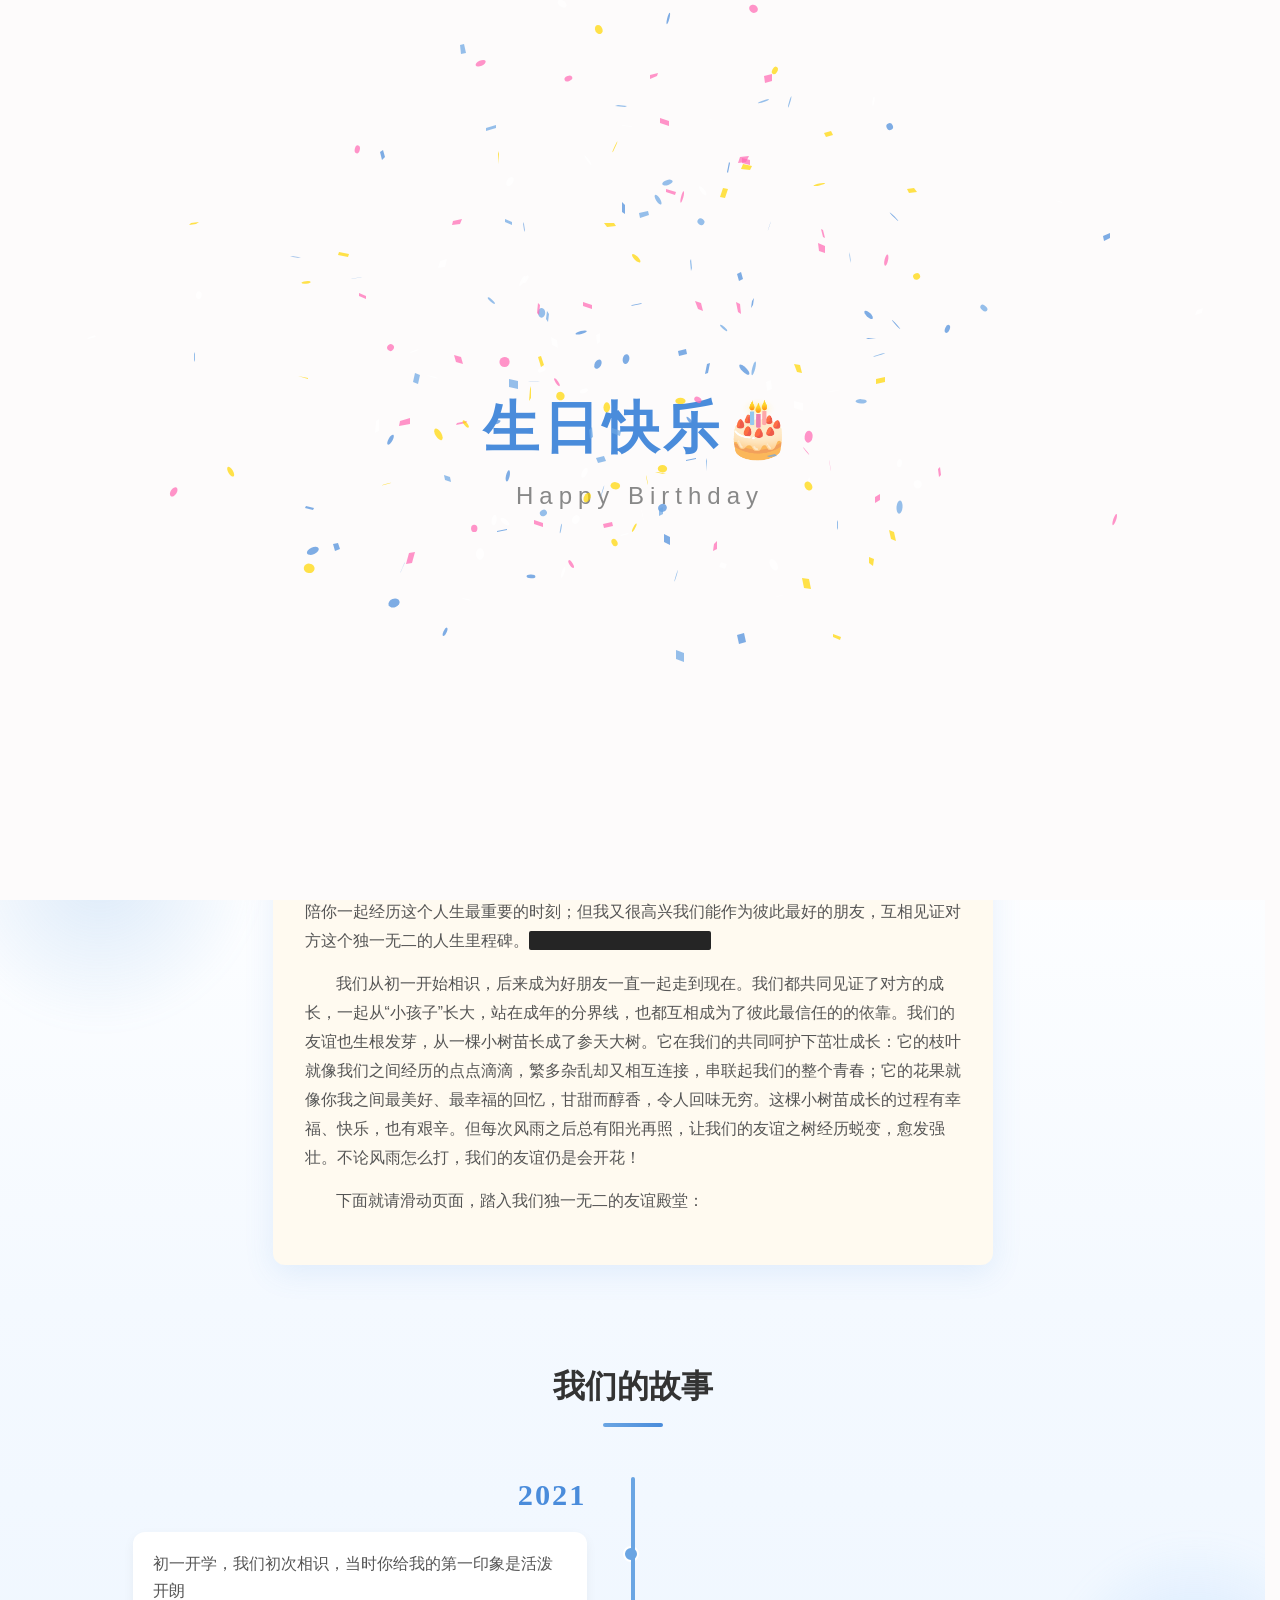
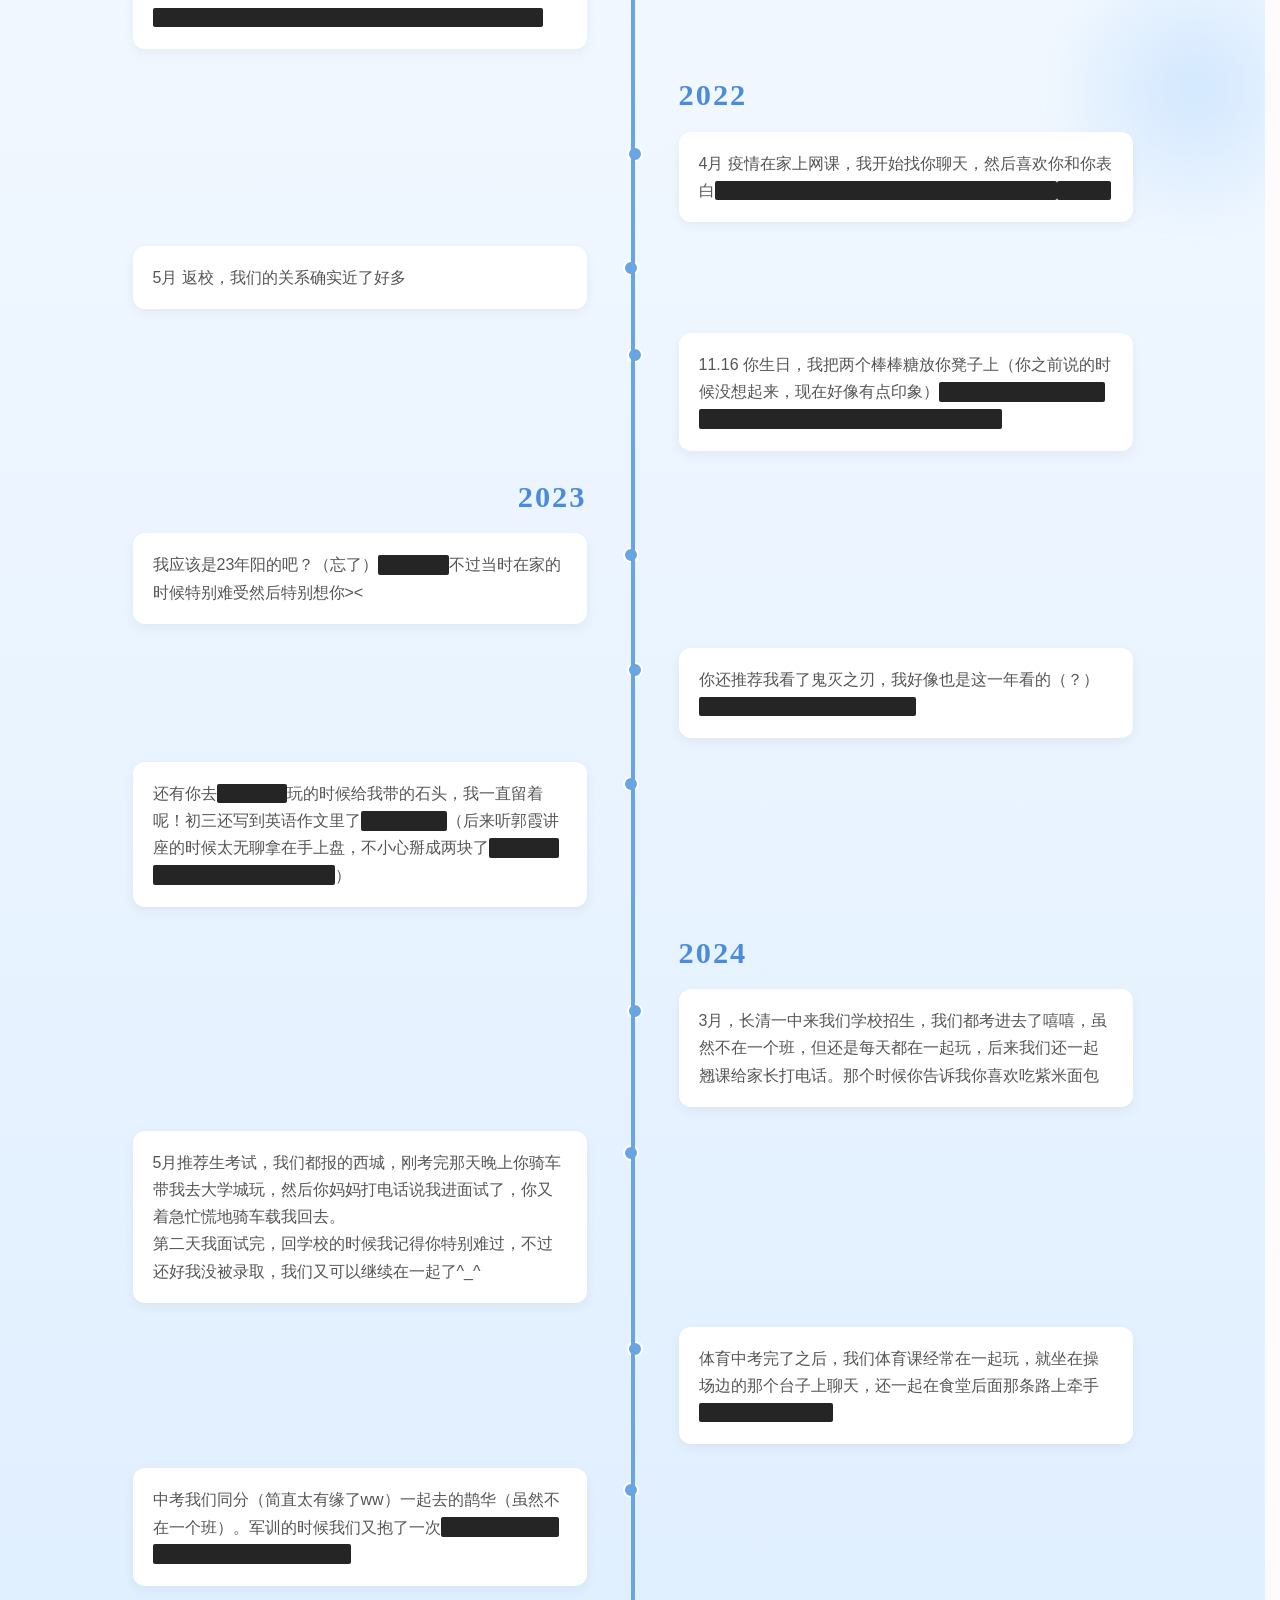
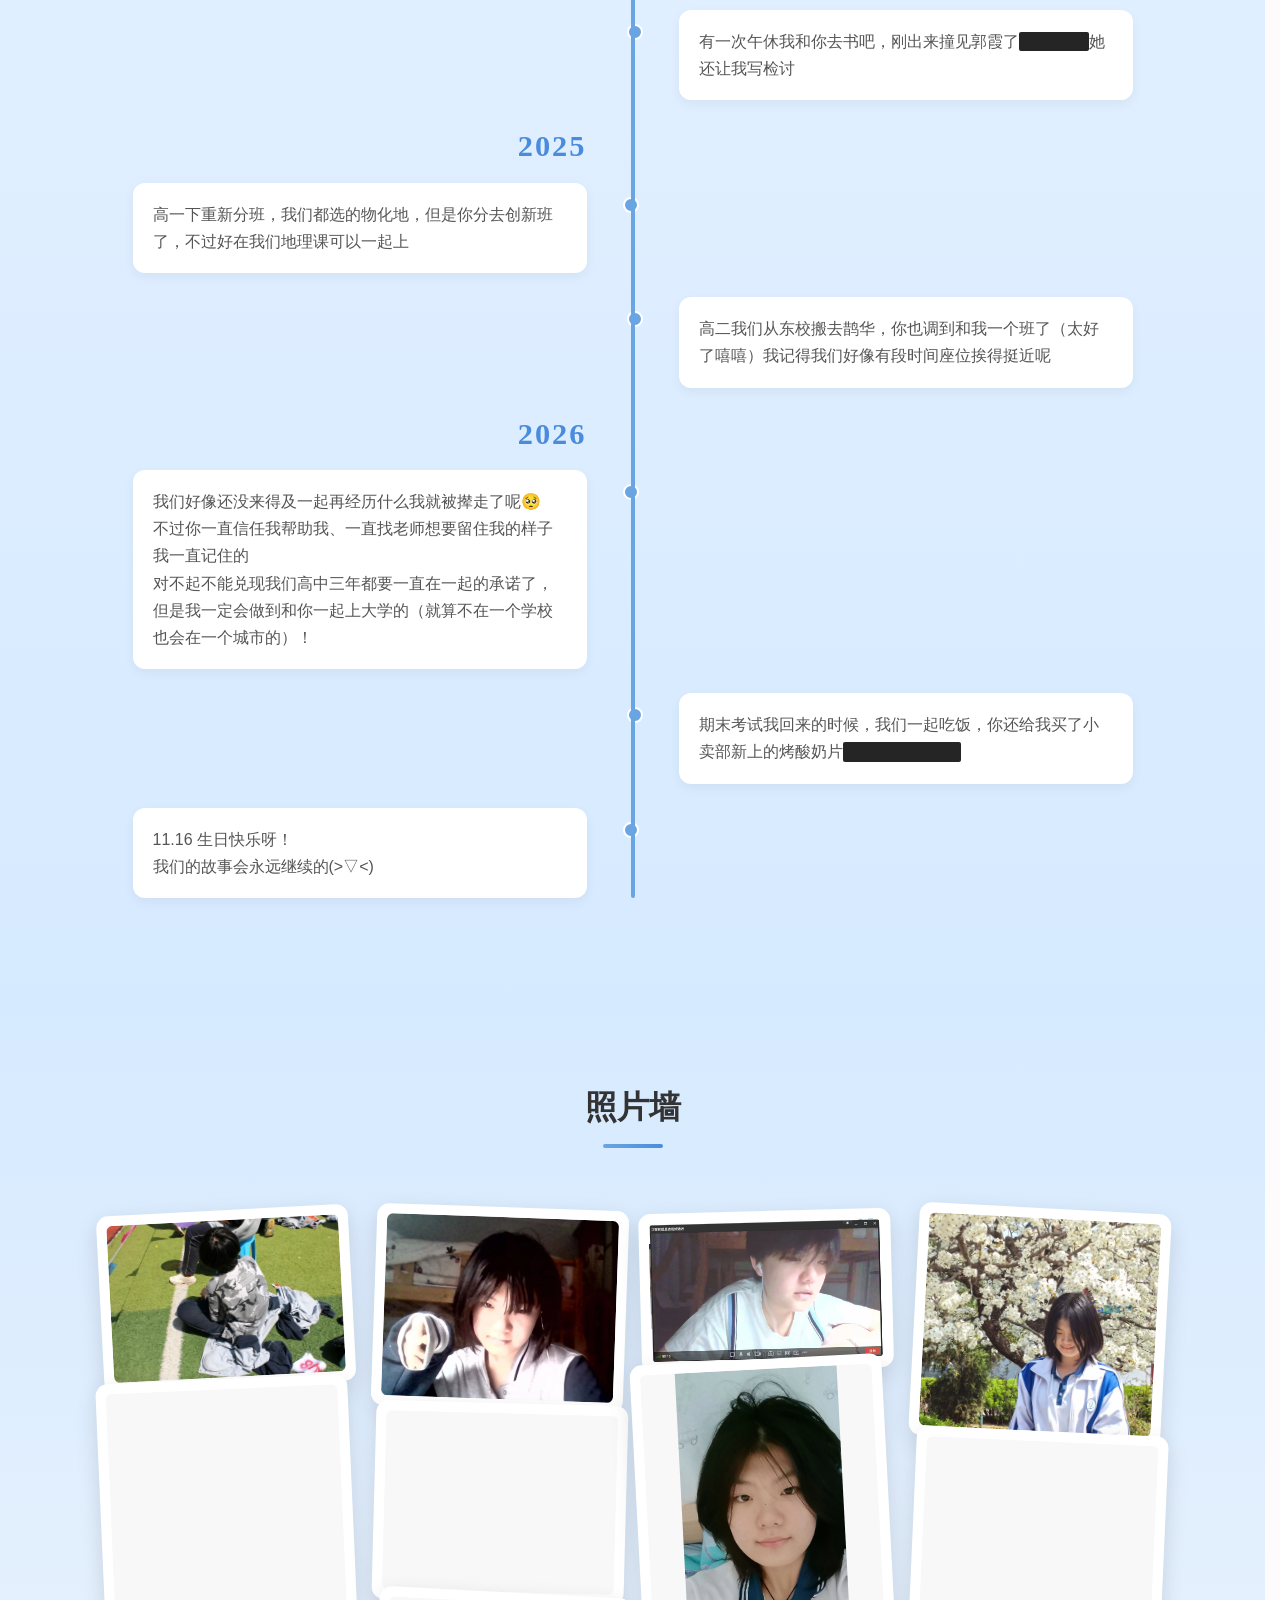
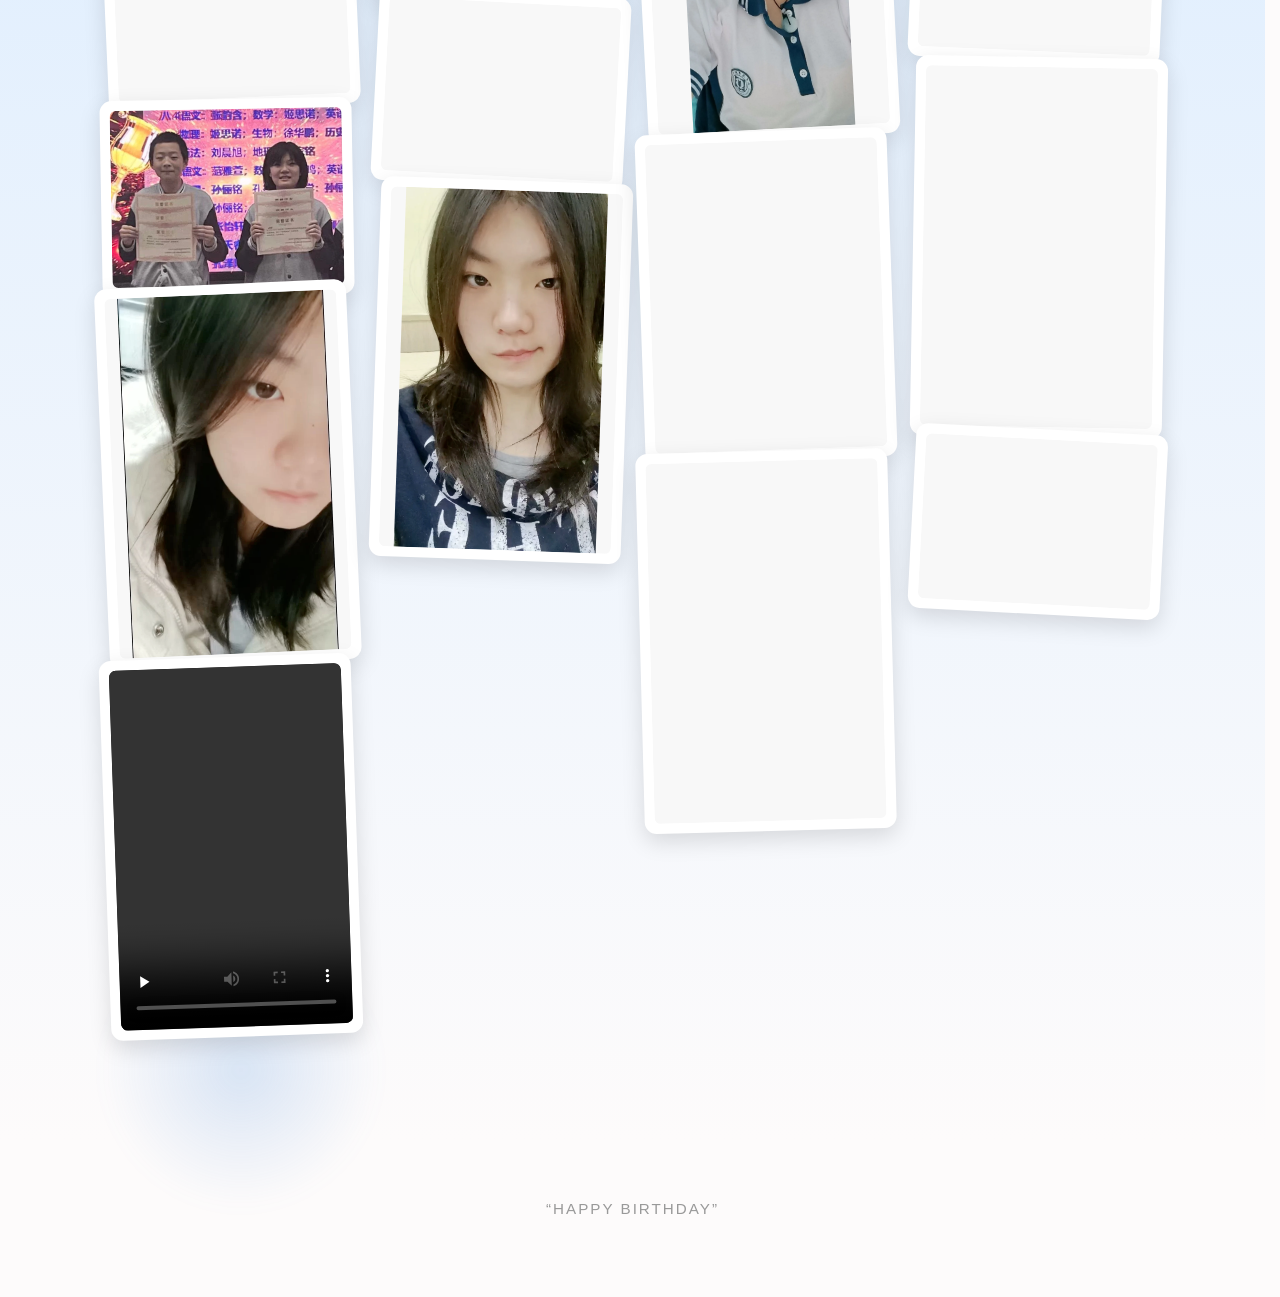
==== commit 16107efb: "Fix gallery rendering and spoiler coverage across zoom levels" ====
--- a/index.html
+++ b/index.html
@@ -7,7 +7,7 @@
 	<title>生日快乐</title>
 	<link rel="stylesheet" href="vendor/fontawesome-6.5.1/css/all.min.css">
 	<script src="vendor/canvas-confetti-1.6.0/confetti.browser.min.js"></script>
-	<link rel="stylesheet" href="css/style.css?v=75e7a4a8ab">
+	<link rel="stylesheet" href="css/style.css?v=98efd97283">
 </head>
 <body>
 
@@ -188,82 +188,82 @@
 			<div class="photo-container">
 			<figure class="photo-item" style="--r: -3deg; --x: -3px; --y: 2px;">
 				<button class="photo-zoom" type="button" aria-label="查看照片 01 大图">
-					<img src="media/photo-01-42ba608d01.webp" alt="照片 01" width="960" height="650" loading="lazy" decoding="async">
+					<img src="media/photo-01-42ba608d01.webp" alt="照片 01" width="960" height="650" loading="lazy" decoding="async" draggable="false">
 				</button>
 			</figure>
 			<figure class="photo-item" style="--r: 2deg; --x: 2px; --y: -1px;">
 				<button class="photo-zoom" type="button" aria-label="查看照片 02 大图">
-					<img src="media/photo-02-96d74fb348.webp" alt="照片 02" width="1228" height="964" loading="lazy" decoding="async">
+					<img src="media/photo-02-96d74fb348.webp" alt="照片 02" width="1228" height="964" loading="lazy" decoding="async" draggable="false">
 				</button>
 			</figure>
 			<figure class="photo-item" style="--r: -1.5deg; --x: -2px; --y: 3px;">
 				<button class="photo-zoom" type="button" aria-label="查看照片 03 大图">
-					<img src="media/photo-03-880e0ddbbd.webp" alt="照片 03" width="848" height="508" loading="lazy" decoding="async">
+					<img src="media/photo-03-880e0ddbbd.webp" alt="照片 03" width="848" height="508" loading="lazy" decoding="async" draggable="false">
 				</button>
 			</figure>
 			<figure class="photo-item" style="--r: 3deg; --x: 3px; --y: 0px;">
 				<button class="photo-zoom" type="button" aria-label="查看照片 04 大图">
-					<img src="media/photo-04-c7765c5a17.webp" alt="照片 04" width="1920" height="1764" loading="lazy" decoding="async">
+					<img src="media/photo-04-c7765c5a17.webp" alt="照片 04" width="1920" height="1764" loading="lazy" decoding="async" draggable="false">
 				</button>
 			</figure>
 			<figure class="photo-item" style="--r: -2.5deg; --x: -1px; --y: 2px;">
 				<button class="photo-zoom" type="button" aria-label="查看照片 05 大图">
-					<img src="media/photo-05-25faaec521.webp" alt="照片 05" width="960" height="1280" loading="lazy" decoding="async">
+					<img src="media/photo-05-25faaec521.webp" alt="照片 05" width="960" height="1280" loading="lazy" decoding="async" draggable="false">
 				</button>
 			</figure>
 			<figure class="photo-item" style="--r: 1.5deg; --x: 2px; --y: 1px;">
 				<button class="photo-zoom" type="button" aria-label="查看照片 06 大图">
-					<img src="media/photo-06-1047a5007c.webp" alt="照片 06" width="595" height="461" loading="lazy" decoding="async">
+					<img src="media/photo-06-1047a5007c.webp" alt="照片 06" width="595" height="461" loading="lazy" decoding="async" draggable="false">
 				</button>
 			</figure>
 			<figure class="photo-item" style="--r: -3deg; --x: -3px; --y: 0px;">
 				<button class="photo-zoom" type="button" aria-label="查看照片 07 大图">
-					<img src="media/photo-07-a56ee6eb7b.webp" alt="照片 07" width="863" height="1920" loading="lazy" decoding="async">
+					<img src="media/photo-07-a56ee6eb7b.webp" alt="照片 07" width="863" height="1920" loading="lazy" decoding="async" draggable="false">
 				</button>
 			</figure>
 			<figure class="photo-item" style="--r: 2.5deg; --x: 1px; --y: -2px;">
 				<button class="photo-zoom" type="button" aria-label="查看照片 08 大图">
-					<img src="media/photo-08-a5b6197ce7.webp" alt="照片 08" width="818" height="742" loading="lazy" decoding="async">
+					<img src="media/photo-08-a5b6197ce7.webp" alt="照片 08" width="818" height="742" loading="lazy" decoding="async" draggable="false">
 				</button>
 			</figure>
 			<figure class="photo-item" style="--r: -1deg; --x: -2px; --y: 2px;">
 				<button class="photo-zoom" type="button" aria-label="查看照片 09 大图">
-					<img src="media/photo-09-fa81ed1e2e.webp" alt="照片 09" width="677" height="518" loading="lazy" decoding="async">
+					<img src="media/photo-09-fa81ed1e2e.webp" alt="照片 09" width="677" height="518" loading="lazy" decoding="async" draggable="false">
 				</button>
 			</figure>
 			<figure class="photo-item" style="--r: 3deg; --x: 3px; --y: -1px;">
 				<button class="photo-zoom" type="button" aria-label="查看照片 10 大图">
-					<img src="media/photo-10-88238bfb65.webp" alt="照片 10" width="640" height="480" loading="lazy" decoding="async">
+					<img src="media/photo-10-88238bfb65.webp" alt="照片 10" width="640" height="480" loading="lazy" decoding="async" draggable="false">
 				</button>
 			</figure>
 			<figure class="photo-item" style="--r: -2deg; --x: -2px; --y: 0px;">
 				<button class="photo-zoom" type="button" aria-label="查看照片 11 大图">
-					<img src="media/photo-11-d77f8ebb34.webp" alt="照片 11" width="1080" height="1440" loading="lazy" decoding="async">
+					<img src="media/photo-11-d77f8ebb34.webp" alt="照片 11" width="1080" height="1440" loading="lazy" decoding="async" draggable="false">
 				</button>
 			</figure>
 			<figure class="photo-item" style="--r: 1deg; --x: 2px; --y: 2px;">
 				<button class="photo-zoom" type="button" aria-label="查看照片 12 大图">
-					<img src="media/photo-12-88e5905059.webp" alt="照片 12" width="720" height="1280" loading="lazy" decoding="async">
+					<img src="media/photo-12-88e5905059.webp" alt="照片 12" width="720" height="1280" loading="lazy" decoding="async" draggable="false">
 				</button>
 			</figure>
 			<figure class="photo-item" style="--r: -2.5deg; --x: -1px; --y: -2px;">
 				<button class="photo-zoom" type="button" aria-label="查看照片 13 大图">
-					<img src="media/photo-13-a9b0acd111.webp" alt="照片 13" width="548" height="960" loading="lazy" decoding="async">
+					<img src="media/photo-13-a9b0acd111.webp" alt="照片 13" width="548" height="960" loading="lazy" decoding="async" draggable="false">
 				</button>
 			</figure>
 			<figure class="photo-item" style="--r: 2deg; --x: 3px; --y: 1px;">
 				<button class="photo-zoom" type="button" aria-label="查看照片 14 大图">
-					<img src="media/photo-14-9b956c2f47.webp" alt="照片 14" width="720" height="1280" loading="lazy" decoding="async">
+					<img src="media/photo-14-9b956c2f47.webp" alt="照片 14" width="720" height="1280" loading="lazy" decoding="async" draggable="false">
 				</button>
 			</figure>
 			<figure class="photo-item" style="--r: -1.5deg; --x: -2px; --y: 0px;">
 				<button class="photo-zoom" type="button" aria-label="查看照片 15 大图">
-					<img src="media/photo-15-bfe4190c8a.webp" alt="照片 15" width="720" height="1282" loading="lazy" decoding="async">
+					<img src="media/photo-15-bfe4190c8a.webp" alt="照片 15" width="720" height="1282" loading="lazy" decoding="async" draggable="false">
 				</button>
 			</figure>
 			<figure class="photo-item" style="--r: 3deg; --x: 1px; --y: 2px;">
 				<button class="photo-zoom" type="button" aria-label="查看照片 16 大图">
-					<img src="media/photo-16-675846fce1.webp" alt="照片 16" width="661" height="470" loading="lazy" decoding="async">
+					<img src="media/photo-16-675846fce1.webp" alt="照片 16" width="661" height="470" loading="lazy" decoding="async" draggable="false">
 				</button>
 			</figure>
 			<figure class="photo-item photo-item-video" style="--r: -2deg; --x: 2px; --y: -1px;">
@@ -273,14 +273,15 @@
 				</video>
 			</figure>
 			</div>
-		</section>
-
-	<div id="photoModal" class="photo-modal">
-		<div class="photo-modal-bg"></div>
-		<div class="photo-modal-content">
-			<img src="" id="modalImg" alt="大图">
-		</div>
-	</div>
+			</section>
+
+		<div id="photoModal" class="photo-modal" role="dialog" aria-modal="true" aria-label="照片大图" aria-hidden="true">
+			<div class="photo-modal-bg"></div>
+			<div class="photo-modal-content">
+				<button id="photoModalClose" class="photo-modal-close" type="button" aria-label="关闭照片">×</button>
+				<img src="" id="modalImg" alt="大图" draggable="false" decoding="sync">
+			</div>
+		</div>
 
 	<footer class="main-footer reveal">
 		<p>“HAPPY BIRTHDAY”</p>
@@ -355,6 +356,6 @@
     </div>
 </div>
 
-	<script data-cfasync="false" src="/cdn-cgi/scripts/5c5dd728/cloudflare-static/email-decode.min.js"></script><script src="js/script.js?v=a054609a4e"></script>
+	<script data-cfasync="false" src="/cdn-cgi/scripts/5c5dd728/cloudflare-static/email-decode.min.js"></script><script src="js/script.js?v=f9bf8c1f6e"></script>
 </body>
 </html>
--- a/css/style.css
+++ b/css/style.css
@@ -1,16 +1,17 @@
 /* ================== 全局重置与基础设置 ================== */
 * { margin: 0; padding: 0; box-sizing: border-box; -webkit-tap-highlight-color: transparent; }
 a { outline: none; text-decoration: none; color: inherit; }
+html { scrollbar-gutter: stable; -webkit-text-size-adjust: 100%; text-size-adjust: 100%; }
 body { 
     font-family: 'Noto Sans SC', 'PingFang SC', 'Microsoft YaHei', sans-serif; 
     overflow: hidden; 
     background-color: #fdfbfb; 
 }
 body.unlocked { overflow: auto; }
-body.modal-open { overflow: hidden !important; }
+body.modal-open { position: fixed; top: var(--modal-scroll-top, 0px); left: 0; width: var(--modal-body-width, 100%); overflow: hidden !important; }
 
 /* ================== 启动屏与进度条 ================== */
-.intro-screen { 
+.intro-screen {
     position: fixed; top: 0; left: 0; width: 100%; height: 100vh; height: 100dvh;
     background: #fdfbfb; z-index: 9999; 
     display: flex; justify-content: center; align-items: center; flex-direction: column; 
@@ -153,11 +154,6 @@
 .timeline-item-right::before { left: -6px; }
 @keyframes dotPulse { 0% { box-shadow: 0 0 0 0 rgba(106,165,227,0.5); } 70% { box-shadow: 0 0 0 10px rgba(106,165,227,0); } 100% { box-shadow: 0 0 0 0 rgba(106,165,227,0); } }
 .timeline-content { display: block; min-width: 0; overflow-wrap: anywhere; background: #fff; padding: 18px 20px; border-radius: 12px; box-shadow: 0 4px 12px rgba(0,0,0,0.05); color: #555; line-height: 1.7; }
-.timeline-content .spoiler { background-color: #252525 !important; color: #252525 !important; }
-.timeline-content .spoiler:hover,
-.timeline-content .spoiler:active,
-.timeline-content .spoiler:focus,
-.timeline-content .spoiler.revealed { color: #ffffff !important; }
 
 /* ================== 4. 照片墙区 ================== */
 .photo-wall-section { padding: 80px 20px 100px; background: linear-gradient(180deg, #d6eaff 0%, #fdfbfb 100%); position: relative; z-index: 1; }
@@ -168,27 +164,26 @@
 }
 .photo-wall-section h2 { text-align: center; margin-bottom: 50px; color: #333; font-size: 2rem; position: relative; padding-bottom: 18px; font-family: 'Noto Serif SC', serif; }
 .photo-wall-section h2::after { content: ''; position: absolute; bottom: 0; left: 50%; transform: translateX(-50%); width: 60px; height: 4px; border-radius: 2px; background: linear-gradient(90deg, #6aa5e3, #4a8cdb, #8ec5fc, #6aa5e3); background-size: 300% auto; animation: shine 4s linear infinite; }
-.photo-container { max-width: 1080px; margin: 0 auto; column-count: 4; column-gap: 18px; padding: 10px; position: relative; z-index: 1; }
-.photo-item { break-inside: avoid; display: inline-block; width: 100%; margin: 0 0 -8px; padding: 10px; background: #fff; box-shadow: 0 8px 22px rgba(0,0,0,0.13); transform: rotate(var(--r)) translate(var(--x), var(--y)); transition: opacity 0.5s ease, transform 0.5s cubic-bezier(0.175, 0.885, 0.32, 1.275), box-shadow 0.4s ease; cursor: zoom-in; position: relative; z-index: 5; border-radius: 12px; }
-.photo-item:not(.visible) { opacity: 0; transform: scale(0.82) translateY(35px) rotate(var(--r)); }
-.photo-container .photo-item:nth-child(1) { transition-delay: 0s; }
-.photo-container .photo-item:nth-child(2) { transition-delay: 0.08s; }
-.photo-container .photo-item:nth-child(3) { transition-delay: 0.16s; }
-.photo-container .photo-item:nth-child(4) { transition-delay: 0.24s; }
-.photo-item:hover { transform: scale(1.06) rotate(0deg) translate(0, 0) !important; z-index: 20; box-shadow: 0 16px 34px rgba(74,140,219,0.3); }
+.photo-container { --gallery-columns: 4; max-width: 1080px; margin: 0 auto; display: grid; grid-template-columns: repeat(var(--gallery-columns), minmax(0, 1fr)); gap: 18px; align-items: start; padding: 10px; position: relative; z-index: 1; isolation: isolate; }
+.photo-column { display: flex; flex-direction: column; min-width: 0; }
+.photo-item { display: block; flex: none; width: 100%; margin: 0 0 -8px; padding: 10px; background: #fff; box-shadow: 0 8px 22px rgba(0,0,0,0.13); opacity: 1; transform: rotate(var(--r)) translate(var(--x), var(--y)); transition: transform 0.25s ease, box-shadow 0.25s ease; cursor: zoom-in; position: relative; z-index: 5; border-radius: 12px; }
+@media (hover: hover) and (pointer: fine) {
+    .photo-item:hover { transform: translateY(-4px) rotate(0deg); z-index: 20; box-shadow: 0 16px 34px rgba(74,140,219,0.3); }
+}
 .photo-zoom { display: block; width: 100%; padding: 0; border: 0; background: transparent; cursor: zoom-in; }
-.photo-item img { display: block; width: 100%; height: auto; max-height: 360px; object-fit: contain; border-radius: 6px; background: #f8f8f8; }
+.photo-zoom:focus-visible { outline: 3px solid #4a8cdb; outline-offset: 4px; border-radius: 6px; }
+.photo-item img { display: block; width: 100%; height: auto; max-height: 360px; object-fit: contain; border-radius: 6px; background: #f8f8f8; -webkit-user-drag: none; user-select: none; }
 .photo-item-video { cursor: default; }
 .photo-item-video video { display: block; width: 100%; height: auto; max-height: 360px; aspect-ratio: 9 / 16; object-fit: contain; background: #111; border-radius: 7px; }
 
 /* ================== 5. 照片全局弹窗 ================== */
 .photo-modal { position: fixed; top: 0; left: 0; width: 100%; height: 100%; z-index: 2000; display: flex; justify-content: center; align-items: center; opacity: 0; visibility: hidden; transition: opacity 0.4s ease, visibility 0.4s; -webkit-transform: translateZ(0); transform: translateZ(0); }
 .photo-modal.active { opacity: 1; visibility: visible; }
-.photo-modal-bg { position: absolute; width: 100%; height: 100%; background: rgba(0, 0, 0, 0); backdrop-filter: blur(0px); -webkit-backdrop-filter: blur(0px); transition: background 0.4s ease, backdrop-filter 0.4s ease, -webkit-backdrop-filter 0.4s ease; cursor: pointer; }
-.photo-modal.active .photo-modal-bg { background: rgba(0, 0, 0, 0.72); backdrop-filter: blur(12px); -webkit-backdrop-filter: blur(12px); }
+.photo-modal-bg { position: absolute; inset: 0; background: rgba(0, 0, 0, 0.72); cursor: pointer; }
 .photo-modal-content { position: relative; background: #fff; width: 92%; max-width: 760px; padding: 14px; border-radius: 18px; z-index: 1; transform: scale(0.8) translateY(20px); transition: transform 0.5s cubic-bezier(0.34, 1.56, 0.64, 1); box-shadow: 0 25px 60px rgba(0,0,0,0.4); overflow: auto; max-height: 90vh; overscroll-behavior: contain; }
 .photo-modal.active .photo-modal-content { transform: scale(1) translateY(0); }
 .photo-modal-content img { display: block; width: 100%; max-height: calc(90vh - 28px); object-fit: contain; border-radius: 12px; margin: 0; box-shadow: 0 5px 15px rgba(0,0,0,0.1); }
+.photo-modal-close { position: absolute; top: 18px; right: 18px; z-index: 2; width: 40px; height: 40px; border: 0; border-radius: 50%; background: #fff; color: #333; font-size: 28px; line-height: 1; cursor: pointer; }
 
 /* ================== 6. 居中页脚 ================== */
 .main-footer { background-color: #fdfbfb; text-align: center; padding: 60px 20px 80px; color: #999; font-size: 0.95rem; letter-spacing: 2px; }
@@ -297,9 +292,14 @@
 /* ================== 信件黑幕（参考萌百 heimu） ================== */
 .spoiler {
     display: inline;
+    font: inherit;
+    line-height: inherit;
     background-color: #252525;
-    color: #252525;
-    padding: 0 2px;
+    color: transparent;
+    -webkit-text-fill-color: currentColor;
+    padding: 0.08em 0.2em;
+    -webkit-box-decoration-break: clone;
+    box-decoration-break: clone;
     border-radius: 2px;
     cursor: pointer;
     user-select: none;
@@ -324,15 +324,15 @@
     .timeline-item, .timeline-item-left, .timeline-item-right { display: block; width: 100%; padding: 0; margin: 0 0 18px; }
     .timeline-item::before, .timeline-item-left::before, .timeline-item-right::before { left: -34px; right: auto; top: 18px; }
     .timeline-content { padding: 16px; }
-    .photo-container { column-count: 2; column-gap: 12px; padding: 6px; }
+    .photo-container { --gallery-columns: 2; gap: 12px; padding: 6px; }
     .photo-item { padding: 8px; margin-bottom: -6px; }
     .photo-item img, .photo-item-video video { max-height: 320px; }
 }
 @media (min-width: 768px) and (max-width: 980px) {
-    .photo-container { column-count: 3; }
+    .photo-container { --gallery-columns: 3; }
 }
 @media (max-width: 360px) {
-    .photo-container { column-gap: 8px; }
+    .photo-container { gap: 8px; }
     .photo-item { padding: 6px; }
     .timeline { padding-left: 32px; }
     .timeline-item::before, .timeline-item-left::before, .timeline-item-right::before { left: -30px; }
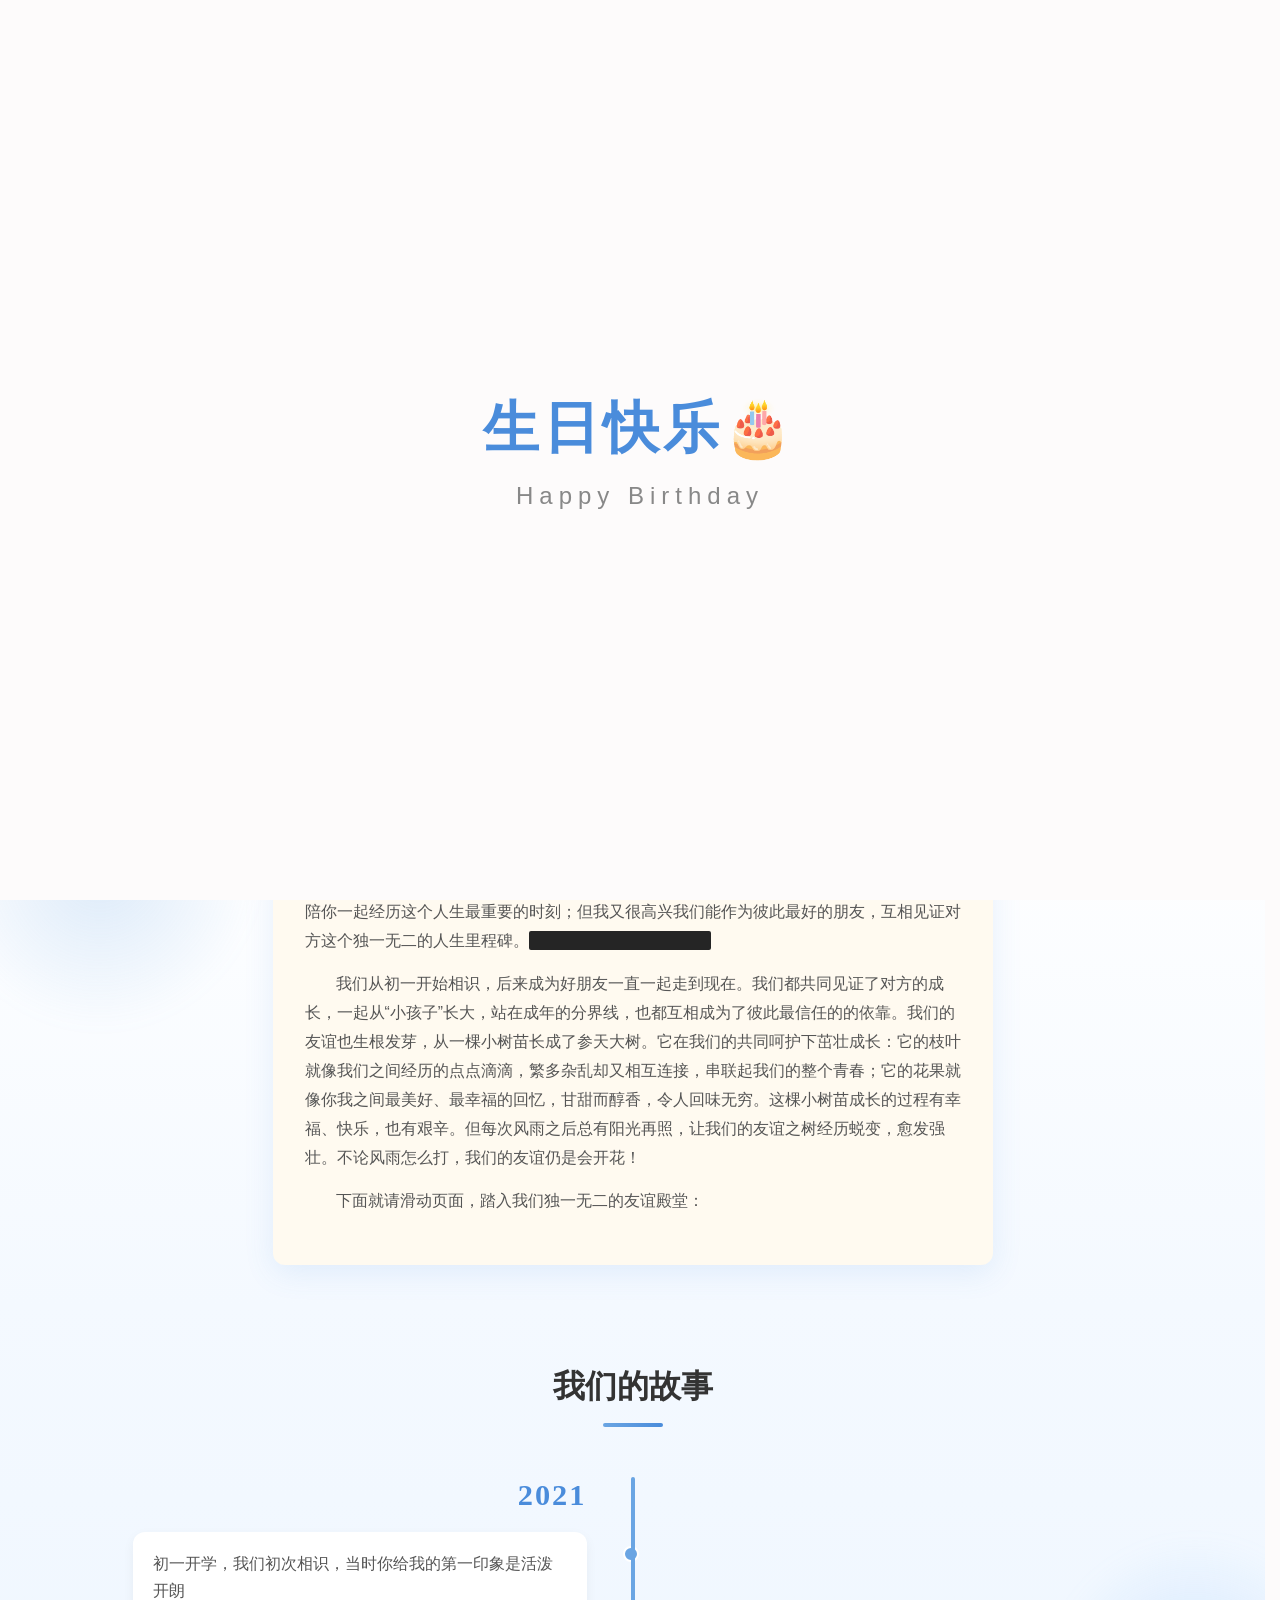
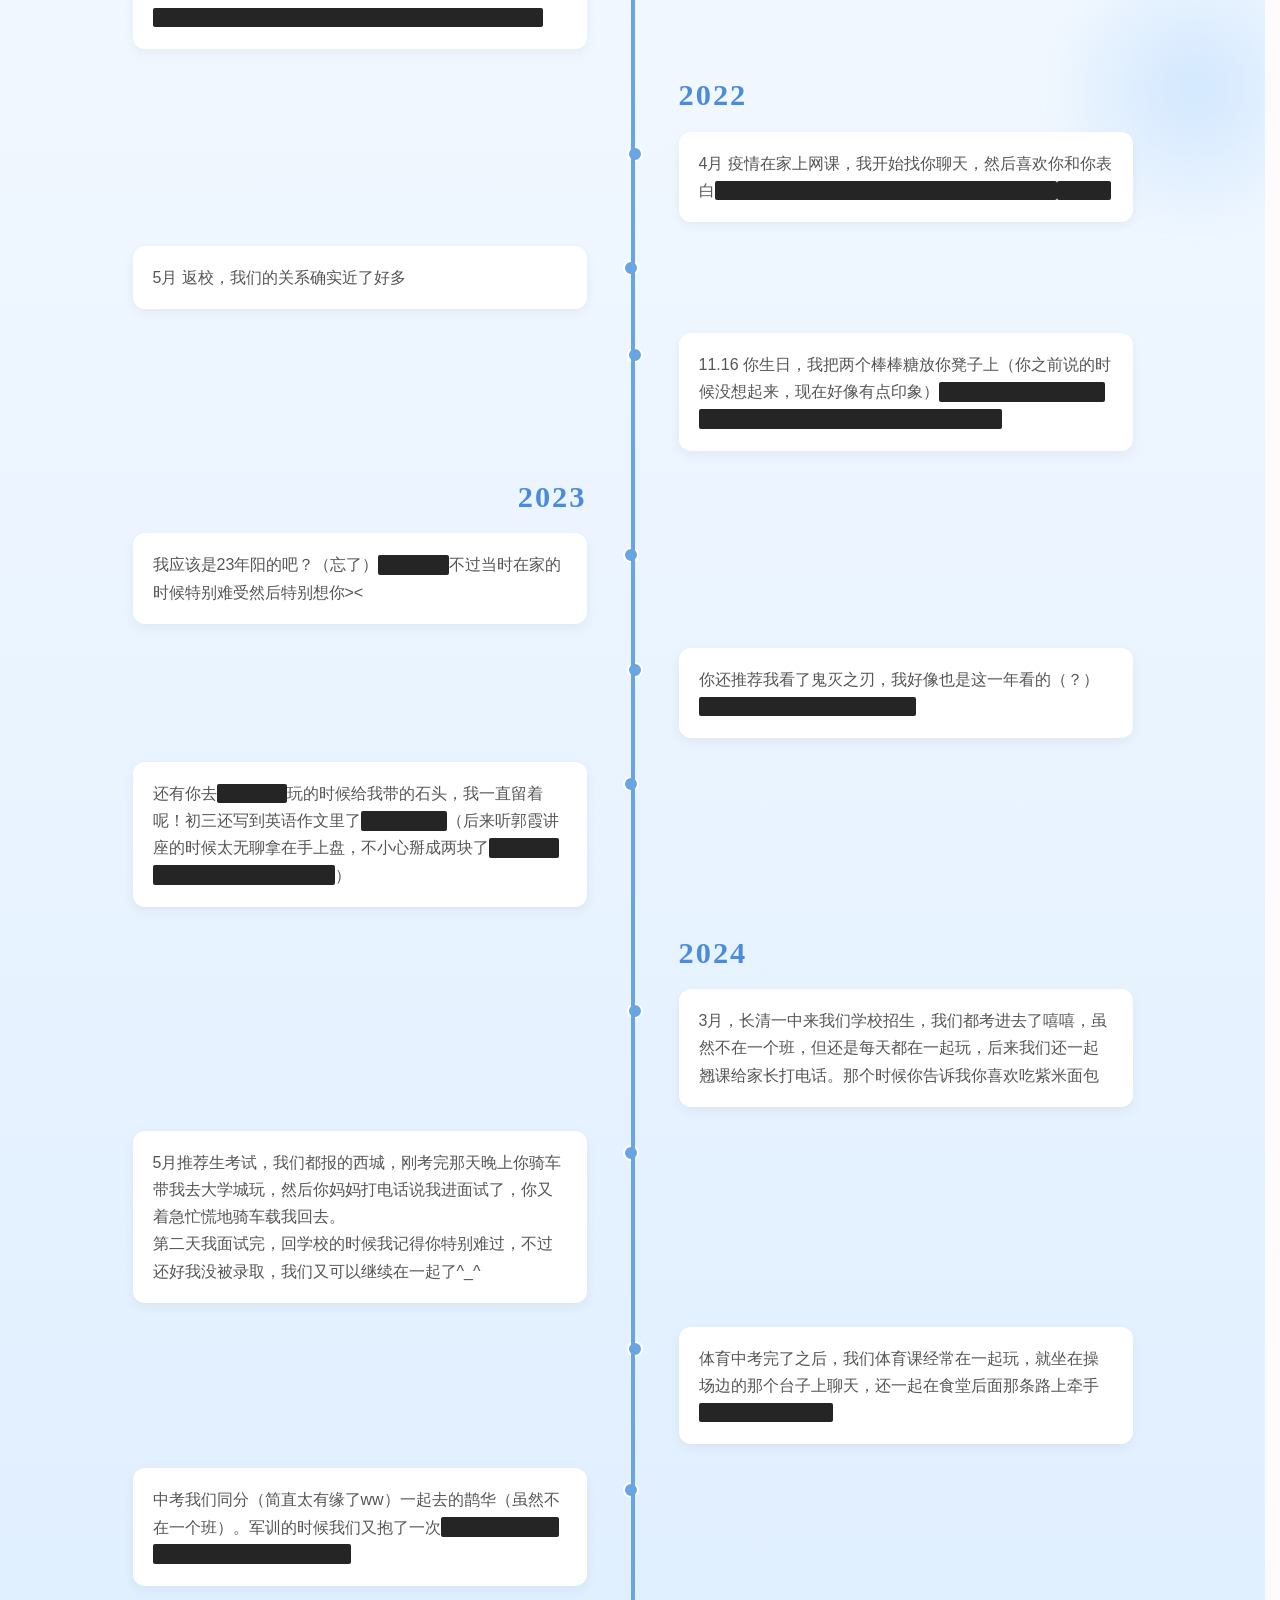
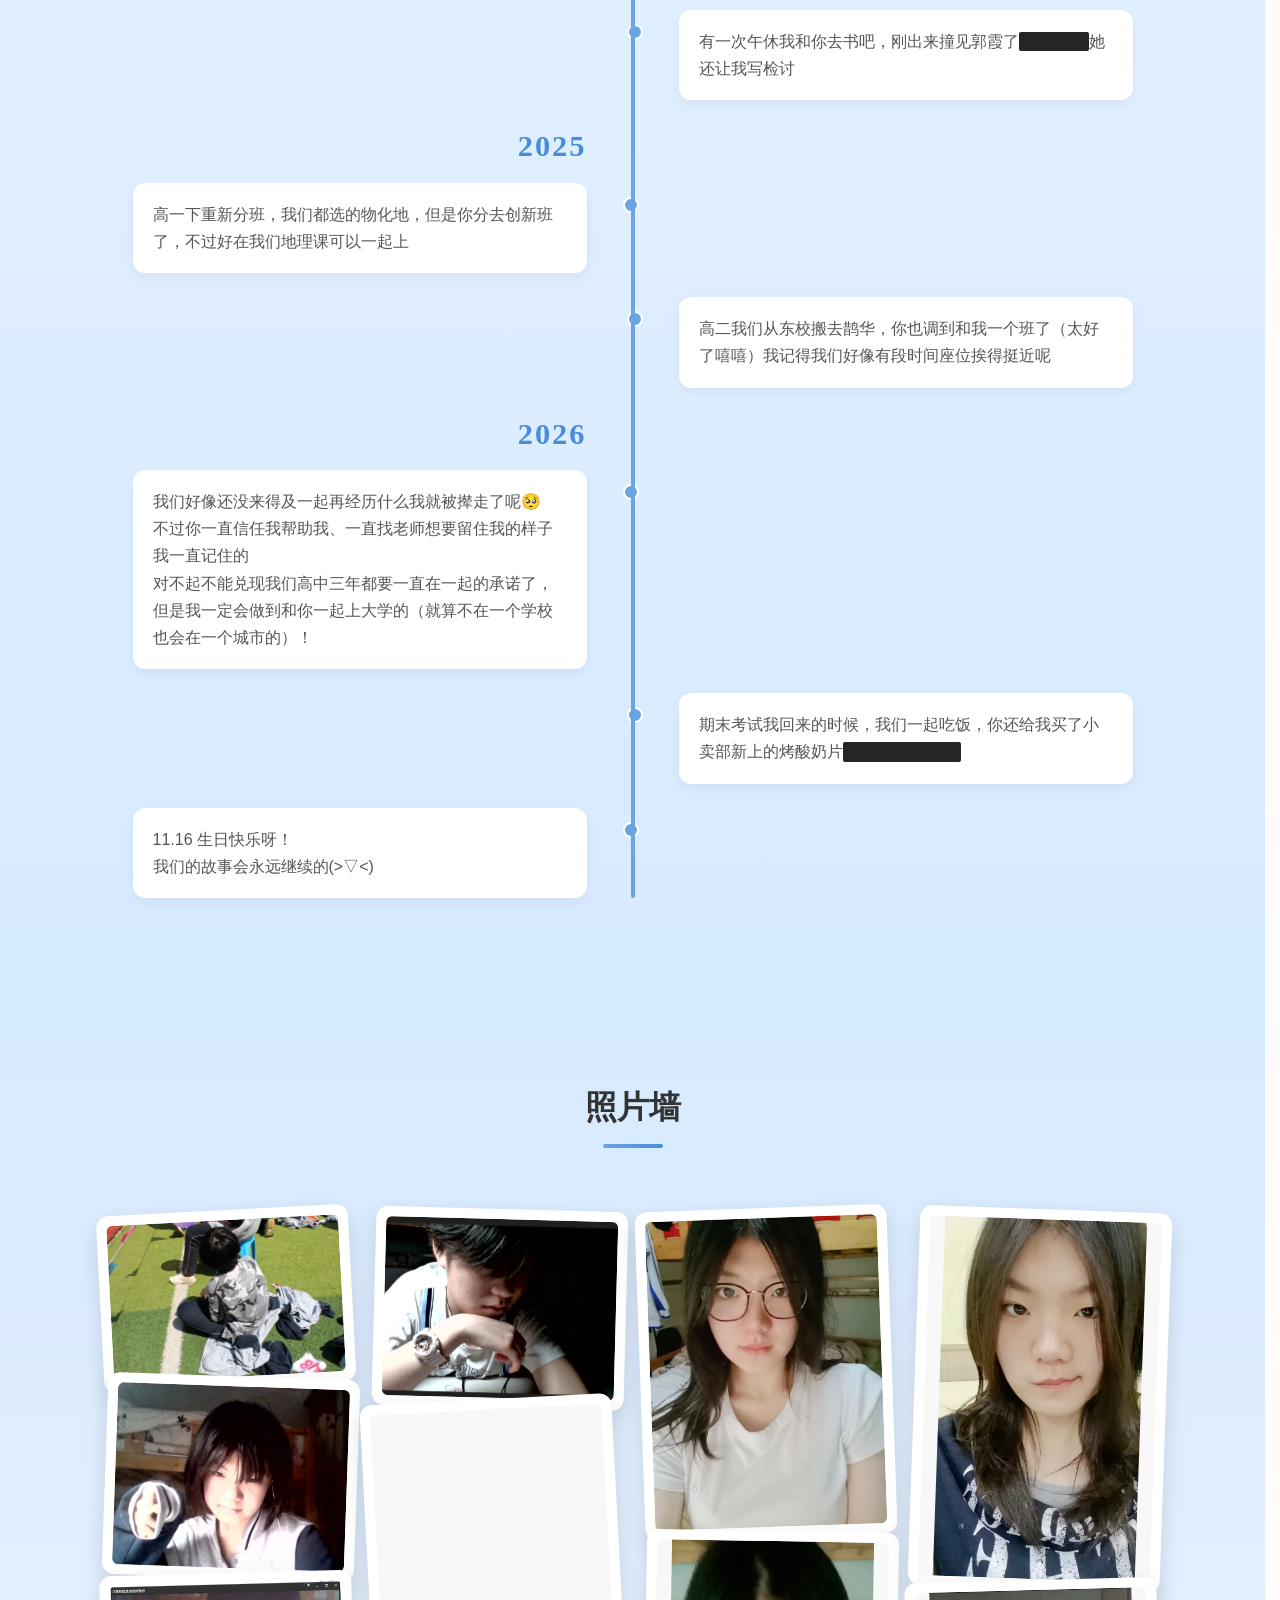
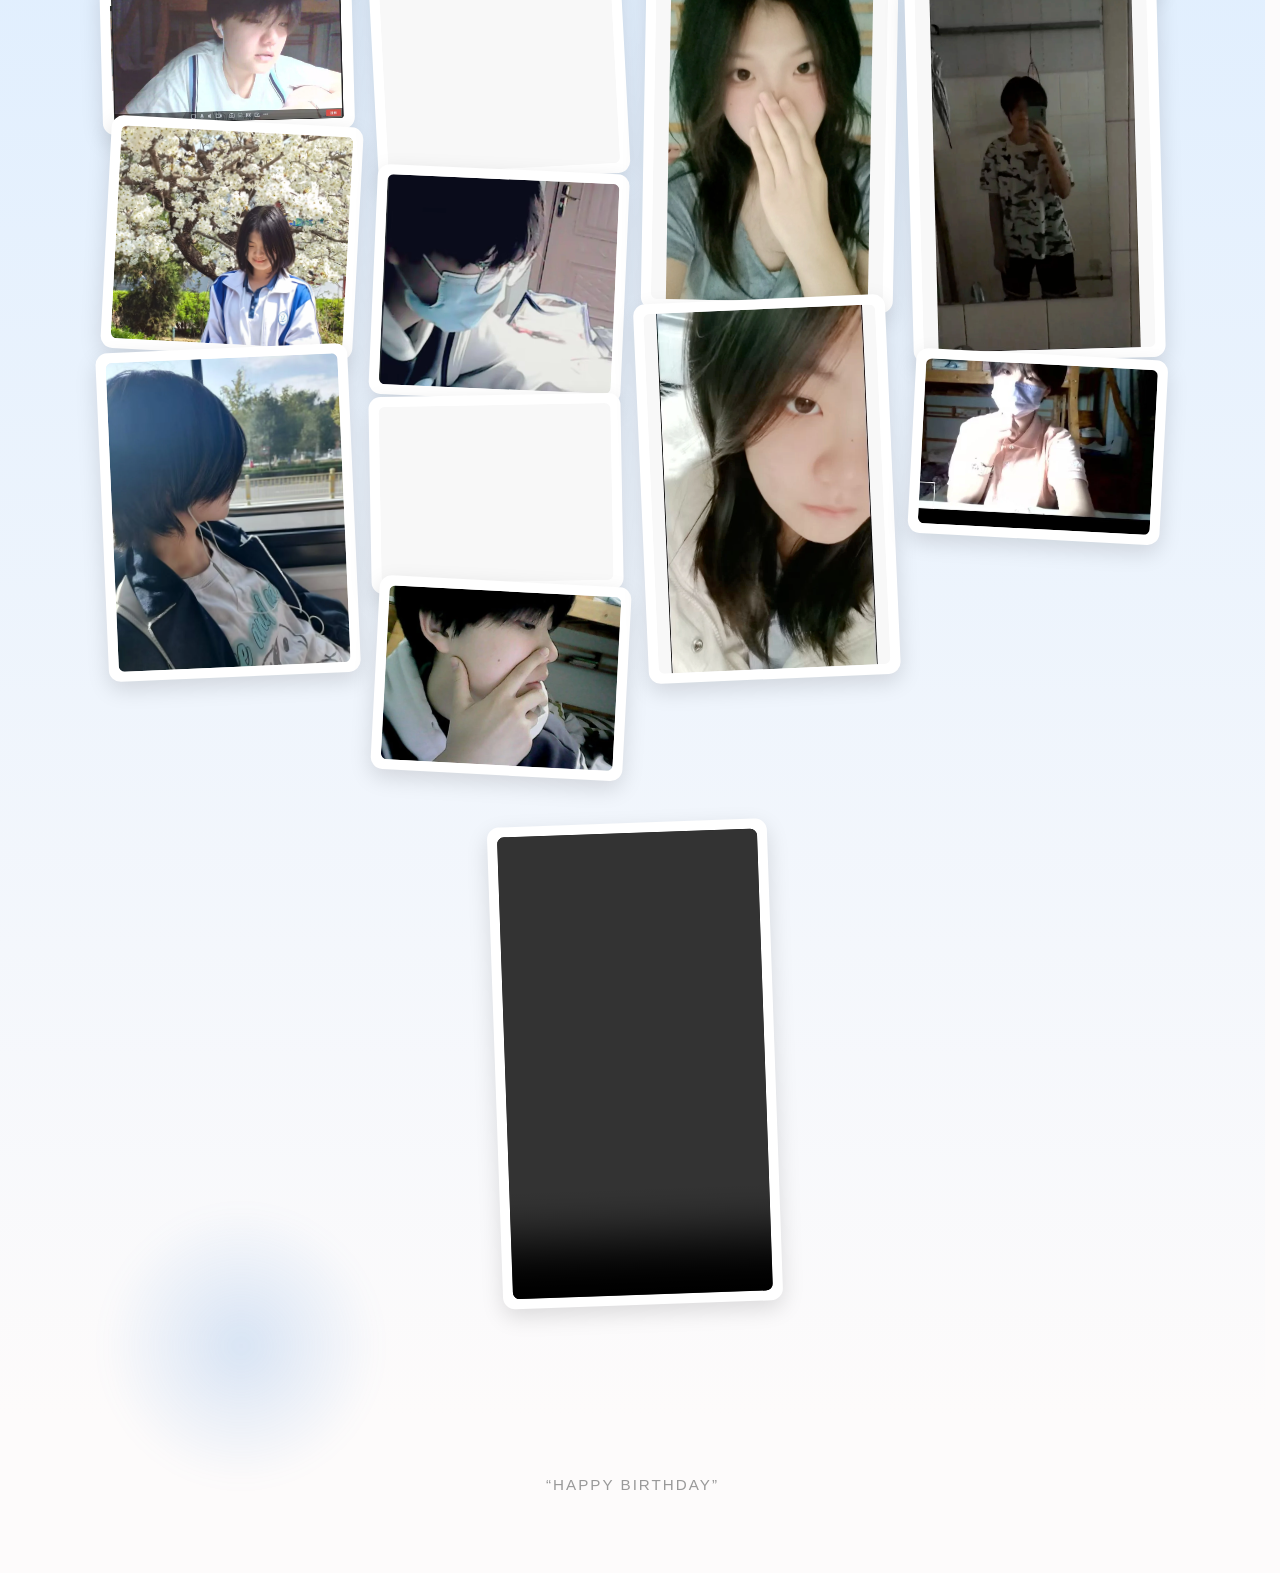
==== commit 3f58cac1: "Restore original gallery animations and fix video layout" ====
--- a/index.html
+++ b/index.html
@@ -7,7 +7,7 @@
 	<title>生日快乐</title>
 	<link rel="stylesheet" href="vendor/fontawesome-6.5.1/css/all.min.css">
 	<script src="vendor/canvas-confetti-1.6.0/confetti.browser.min.js"></script>
-	<link rel="stylesheet" href="css/style.css?v=98efd97283">
+	<link rel="stylesheet" href="css/style.css?v=e4b5c4908a">
 </head>
 <body>
 
@@ -18,7 +18,7 @@
 			</div>
 			<div class="progress-text" id="progressText">0%</div>
 		</div>
-		
+
 		<div id="birthdayMessage" class="birthday-message">
 			<div class="bday-zh">生日快乐🎂</div>
 			<div class="bday-en">Happy Birthday</div>
@@ -187,98 +187,135 @@
 			<h2 class="reveal">照片墙</h2>
 			<div class="photo-container">
 			<figure class="photo-item" style="--r: -3deg; --x: -3px; --y: 2px;">
+				<div class="photo-card">
 				<button class="photo-zoom" type="button" aria-label="查看照片 01 大图">
 					<img src="media/photo-01-42ba608d01.webp" alt="照片 01" width="960" height="650" loading="lazy" decoding="async" draggable="false">
 				</button>
-			</figure>
+							</div>
+</figure>
 			<figure class="photo-item" style="--r: 2deg; --x: 2px; --y: -1px;">
+				<div class="photo-card">
 				<button class="photo-zoom" type="button" aria-label="查看照片 02 大图">
 					<img src="media/photo-02-96d74fb348.webp" alt="照片 02" width="1228" height="964" loading="lazy" decoding="async" draggable="false">
 				</button>
-			</figure>
+							</div>
+</figure>
 			<figure class="photo-item" style="--r: -1.5deg; --x: -2px; --y: 3px;">
+				<div class="photo-card">
 				<button class="photo-zoom" type="button" aria-label="查看照片 03 大图">
 					<img src="media/photo-03-880e0ddbbd.webp" alt="照片 03" width="848" height="508" loading="lazy" decoding="async" draggable="false">
 				</button>
-			</figure>
+							</div>
+</figure>
 			<figure class="photo-item" style="--r: 3deg; --x: 3px; --y: 0px;">
+				<div class="photo-card">
 				<button class="photo-zoom" type="button" aria-label="查看照片 04 大图">
 					<img src="media/photo-04-c7765c5a17.webp" alt="照片 04" width="1920" height="1764" loading="lazy" decoding="async" draggable="false">
 				</button>
-			</figure>
+							</div>
+</figure>
 			<figure class="photo-item" style="--r: -2.5deg; --x: -1px; --y: 2px;">
+				<div class="photo-card">
 				<button class="photo-zoom" type="button" aria-label="查看照片 05 大图">
 					<img src="media/photo-05-25faaec521.webp" alt="照片 05" width="960" height="1280" loading="lazy" decoding="async" draggable="false">
 				</button>
-			</figure>
+							</div>
+</figure>
 			<figure class="photo-item" style="--r: 1.5deg; --x: 2px; --y: 1px;">
+				<div class="photo-card">
 				<button class="photo-zoom" type="button" aria-label="查看照片 06 大图">
 					<img src="media/photo-06-1047a5007c.webp" alt="照片 06" width="595" height="461" loading="lazy" decoding="async" draggable="false">
 				</button>
-			</figure>
+							</div>
+</figure>
 			<figure class="photo-item" style="--r: -3deg; --x: -3px; --y: 0px;">
+				<div class="photo-card">
 				<button class="photo-zoom" type="button" aria-label="查看照片 07 大图">
 					<img src="media/photo-07-a56ee6eb7b.webp" alt="照片 07" width="863" height="1920" loading="lazy" decoding="async" draggable="false">
 				</button>
-			</figure>
+							</div>
+</figure>
 			<figure class="photo-item" style="--r: 2.5deg; --x: 1px; --y: -2px;">
+				<div class="photo-card">
 				<button class="photo-zoom" type="button" aria-label="查看照片 08 大图">
 					<img src="media/photo-08-a5b6197ce7.webp" alt="照片 08" width="818" height="742" loading="lazy" decoding="async" draggable="false">
 				</button>
-			</figure>
+							</div>
+</figure>
 			<figure class="photo-item" style="--r: -1deg; --x: -2px; --y: 2px;">
+				<div class="photo-card">
 				<button class="photo-zoom" type="button" aria-label="查看照片 09 大图">
 					<img src="media/photo-09-fa81ed1e2e.webp" alt="照片 09" width="677" height="518" loading="lazy" decoding="async" draggable="false">
 				</button>
-			</figure>
+							</div>
+</figure>
 			<figure class="photo-item" style="--r: 3deg; --x: 3px; --y: -1px;">
+				<div class="photo-card">
 				<button class="photo-zoom" type="button" aria-label="查看照片 10 大图">
 					<img src="media/photo-10-88238bfb65.webp" alt="照片 10" width="640" height="480" loading="lazy" decoding="async" draggable="false">
 				</button>
-			</figure>
+							</div>
+</figure>
 			<figure class="photo-item" style="--r: -2deg; --x: -2px; --y: 0px;">
+				<div class="photo-card">
 				<button class="photo-zoom" type="button" aria-label="查看照片 11 大图">
 					<img src="media/photo-11-d77f8ebb34.webp" alt="照片 11" width="1080" height="1440" loading="lazy" decoding="async" draggable="false">
 				</button>
-			</figure>
+							</div>
+</figure>
 			<figure class="photo-item" style="--r: 1deg; --x: 2px; --y: 2px;">
+				<div class="photo-card">
 				<button class="photo-zoom" type="button" aria-label="查看照片 12 大图">
 					<img src="media/photo-12-88e5905059.webp" alt="照片 12" width="720" height="1280" loading="lazy" decoding="async" draggable="false">
 				</button>
-			</figure>
+							</div>
+</figure>
 			<figure class="photo-item" style="--r: -2.5deg; --x: -1px; --y: -2px;">
+				<div class="photo-card">
 				<button class="photo-zoom" type="button" aria-label="查看照片 13 大图">
 					<img src="media/photo-13-a9b0acd111.webp" alt="照片 13" width="548" height="960" loading="lazy" decoding="async" draggable="false">
 				</button>
-			</figure>
+							</div>
+</figure>
 			<figure class="photo-item" style="--r: 2deg; --x: 3px; --y: 1px;">
+				<div class="photo-card">
 				<button class="photo-zoom" type="button" aria-label="查看照片 14 大图">
 					<img src="media/photo-14-9b956c2f47.webp" alt="照片 14" width="720" height="1280" loading="lazy" decoding="async" draggable="false">
 				</button>
-			</figure>
+							</div>
+</figure>
 			<figure class="photo-item" style="--r: -1.5deg; --x: -2px; --y: 0px;">
+				<div class="photo-card">
 				<button class="photo-zoom" type="button" aria-label="查看照片 15 大图">
 					<img src="media/photo-15-bfe4190c8a.webp" alt="照片 15" width="720" height="1282" loading="lazy" decoding="async" draggable="false">
 				</button>
-			</figure>
+							</div>
+</figure>
 			<figure class="photo-item" style="--r: 3deg; --x: 1px; --y: 2px;">
+				<div class="photo-card">
 				<button class="photo-zoom" type="button" aria-label="查看照片 16 大图">
 					<img src="media/photo-16-675846fce1.webp" alt="照片 16" width="661" height="470" loading="lazy" decoding="async" draggable="false">
 				</button>
-			</figure>
-			<figure class="photo-item photo-item-video" style="--r: -2deg; --x: 2px; --y: -1px;">
+							</div>
+</figure>
+
+			</div>
+			<div class="photo-video-row">
+<figure class="photo-item photo-item-video" style="--r: -2deg; --x: 2px; --y: -1px;">
+				<div class="photo-card">
 				<video controls playsinline preload="none" width="720" height="1280" aria-label="回忆视频">
 					<source src="media/memory-video-15c563701d.mp4" type="video/mp4">
 					你的浏览器不支持视频播放。
 				</video>
-			</figure>
+							</div>
+</figure>
 			</div>
 			</section>
 
-		<div id="photoModal" class="photo-modal" role="dialog" aria-modal="true" aria-label="照片大图" aria-hidden="true">
+		<div id="photoModal" class="photo-modal" tabindex="-1" role="dialog" aria-modal="true" aria-label="照片大图" aria-hidden="true">
 			<div class="photo-modal-bg"></div>
 			<div class="photo-modal-content">
-				<button id="photoModalClose" class="photo-modal-close" type="button" aria-label="关闭照片">×</button>
+
 				<img src="" id="modalImg" alt="大图" draggable="false" decoding="sync">
 			</div>
 		</div>
@@ -294,7 +331,7 @@
 <div id="contactMenu" class="contact-menu-overlay">
     <div class="contact-card" id="contactCard">
         <div class="contact-pages-container">
-            
+
             <div class="contact-page">
                 <div class="contact-header">召唤魔王 · 联络矩阵</div>
                 <div class="contact-grid">
@@ -356,6 +393,6 @@
     </div>
 </div>
 
-	<script data-cfasync="false" src="/cdn-cgi/scripts/5c5dd728/cloudflare-static/email-decode.min.js"></script><script src="js/script.js?v=f9bf8c1f6e"></script>
+	<script data-cfasync="false" src="/cdn-cgi/scripts/5c5dd728/cloudflare-static/email-decode.min.js"></script><script src="js/script.js?v=5753180fa7"></script>
 </body>
 </html>
--- a/css/style.css
+++ b/css/style.css
@@ -164,26 +164,39 @@
 }
 .photo-wall-section h2 { text-align: center; margin-bottom: 50px; color: #333; font-size: 2rem; position: relative; padding-bottom: 18px; font-family: 'Noto Serif SC', serif; }
 .photo-wall-section h2::after { content: ''; position: absolute; bottom: 0; left: 50%; transform: translateX(-50%); width: 60px; height: 4px; border-radius: 2px; background: linear-gradient(90deg, #6aa5e3, #4a8cdb, #8ec5fc, #6aa5e3); background-size: 300% auto; animation: shine 4s linear infinite; }
-.photo-container { --gallery-columns: 4; max-width: 1080px; margin: 0 auto; display: grid; grid-template-columns: repeat(var(--gallery-columns), minmax(0, 1fr)); gap: 18px; align-items: start; padding: 10px; position: relative; z-index: 1; isolation: isolate; }
-.photo-column { display: flex; flex-direction: column; min-width: 0; }
-.photo-item { display: block; flex: none; width: 100%; margin: 0 0 -8px; padding: 10px; background: #fff; box-shadow: 0 8px 22px rgba(0,0,0,0.13); opacity: 1; transform: rotate(var(--r)) translate(var(--x), var(--y)); transition: transform 0.25s ease, box-shadow 0.25s ease; cursor: zoom-in; position: relative; z-index: 5; border-radius: 12px; }
-@media (hover: hover) and (pointer: fine) {
-    .photo-item:hover { transform: translateY(-4px) rotate(0deg); z-index: 20; box-shadow: 0 16px 34px rgba(74,140,219,0.3); }
-}
+/* 外壳只参与原版多栏排版，变换放在内层，避免列分片随交互重绘丢失。 */
+.photo-container { max-width: 1080px; margin: 0 auto; column-count: 4; column-gap: 18px; padding: 10px; position: relative; z-index: 1; }
+.photo-item { break-inside: avoid; -webkit-column-break-inside: avoid; display: inline-block; vertical-align: top; width: 100%; margin: 0 0 -8px; position: relative; z-index: 5; cursor: zoom-in; }
+.photo-card { display: block; width: 100%; padding: 10px; background: #fff; box-shadow: 0 8px 22px rgba(0,0,0,0.13); border-radius: 12px; opacity: 1; transform: rotate(var(--r)) translate(var(--x), var(--y)); transition: opacity 0.5s ease, transform 0.5s cubic-bezier(0.175, 0.885, 0.32, 1.275), box-shadow 0.4s ease; }
+.photo-item:nth-child(2) { --enter-delay: 0.08s; }
+.photo-item:nth-child(3) { --enter-delay: 0.16s; }
+.photo-item:nth-child(4) { --enter-delay: 0.24s; }
+.photo-card.is-entering { animation: photoCardEnter 0.5s cubic-bezier(0.175, 0.885, 0.32, 1.275) var(--enter-delay, 0s) backwards; }
+@keyframes photoCardEnter {
+    from { opacity: 0; transform: scale(0.82) translateY(35px) rotate(var(--r)); }
+    to { opacity: 1; transform: rotate(var(--r)) translate(var(--x), var(--y)); }
+}
+.photo-item:hover { z-index: 20; }
+.photo-item:hover .photo-card { transform: scale(1.06) rotate(0deg) translate(0, 0) !important; box-shadow: 0 16px 34px rgba(74,140,219,0.3); }
 .photo-zoom { display: block; width: 100%; padding: 0; border: 0; background: transparent; cursor: zoom-in; }
 .photo-zoom:focus-visible { outline: 3px solid #4a8cdb; outline-offset: 4px; border-radius: 6px; }
 .photo-item img { display: block; width: 100%; height: auto; max-height: 360px; object-fit: contain; border-radius: 6px; background: #f8f8f8; -webkit-user-drag: none; user-select: none; }
-.photo-item-video { cursor: default; }
-.photo-item-video video { display: block; width: 100%; height: auto; max-height: 360px; aspect-ratio: 9 / 16; object-fit: contain; background: #111; border-radius: 7px; }
+/* 视频不参与多栏平衡，避免手机端单侧拖出长尾和大片空白。 */
+.photo-video-row { max-width: 1080px; margin: 36px auto 0; padding: 10px; display: flex; justify-content: center; }
+.photo-item-video { display: block; width: min(100%, 280px); margin: 0; cursor: default; }
+.photo-item-video video { display: block; width: 100%; height: auto; aspect-ratio: 9 / 16; object-fit: contain; background: #111; border-radius: 7px; }
+@media (prefers-reduced-motion: reduce) {
+    .photo-card { transition: none; }
+    .photo-card.is-entering { animation: none; }
+}
 
 /* ================== 5. 照片全局弹窗 ================== */
 .photo-modal { position: fixed; top: 0; left: 0; width: 100%; height: 100%; z-index: 2000; display: flex; justify-content: center; align-items: center; opacity: 0; visibility: hidden; transition: opacity 0.4s ease, visibility 0.4s; -webkit-transform: translateZ(0); transform: translateZ(0); }
 .photo-modal.active { opacity: 1; visibility: visible; }
-.photo-modal-bg { position: absolute; inset: 0; background: rgba(0, 0, 0, 0.72); cursor: pointer; }
+.photo-modal-bg { position: absolute; inset: 0; background: rgba(0, 0, 0, 0.72); backdrop-filter: blur(12px); -webkit-backdrop-filter: blur(12px); cursor: pointer; }
 .photo-modal-content { position: relative; background: #fff; width: 92%; max-width: 760px; padding: 14px; border-radius: 18px; z-index: 1; transform: scale(0.8) translateY(20px); transition: transform 0.5s cubic-bezier(0.34, 1.56, 0.64, 1); box-shadow: 0 25px 60px rgba(0,0,0,0.4); overflow: auto; max-height: 90vh; overscroll-behavior: contain; }
 .photo-modal.active .photo-modal-content { transform: scale(1) translateY(0); }
 .photo-modal-content img { display: block; width: 100%; max-height: calc(90vh - 28px); object-fit: contain; border-radius: 12px; margin: 0; box-shadow: 0 5px 15px rgba(0,0,0,0.1); }
-.photo-modal-close { position: absolute; top: 18px; right: 18px; z-index: 2; width: 40px; height: 40px; border: 0; border-radius: 50%; background: #fff; color: #333; font-size: 28px; line-height: 1; cursor: pointer; }
 
 /* ================== 6. 居中页脚 ================== */
 .main-footer { background-color: #fdfbfb; text-align: center; padding: 60px 20px 80px; color: #999; font-size: 0.95rem; letter-spacing: 2px; }
@@ -324,16 +337,18 @@
     .timeline-item, .timeline-item-left, .timeline-item-right { display: block; width: 100%; padding: 0; margin: 0 0 18px; }
     .timeline-item::before, .timeline-item-left::before, .timeline-item-right::before { left: -34px; right: auto; top: 18px; }
     .timeline-content { padding: 16px; }
-    .photo-container { --gallery-columns: 2; gap: 12px; padding: 6px; }
-    .photo-item { padding: 8px; margin-bottom: -6px; }
-    .photo-item img, .photo-item-video video { max-height: 320px; }
+    .photo-container { column-count: 2; column-gap: 12px; padding: 6px; }
+    .photo-item { margin-bottom: -6px; }
+    .photo-card { padding: 8px; }
+    .photo-item-video { width: min(100%, 240px); margin-bottom: 0; }
+    .photo-item img { max-height: 320px; }
 }
 @media (min-width: 768px) and (max-width: 980px) {
-    .photo-container { --gallery-columns: 3; }
+    .photo-container { column-count: 3; }
 }
 @media (max-width: 360px) {
-    .photo-container { gap: 8px; }
-    .photo-item { padding: 6px; }
+    .photo-container { column-gap: 8px; }
+    .photo-card { padding: 6px; }
     .timeline { padding-left: 32px; }
     .timeline-item::before, .timeline-item-left::before, .timeline-item-right::before { left: -30px; }
 }
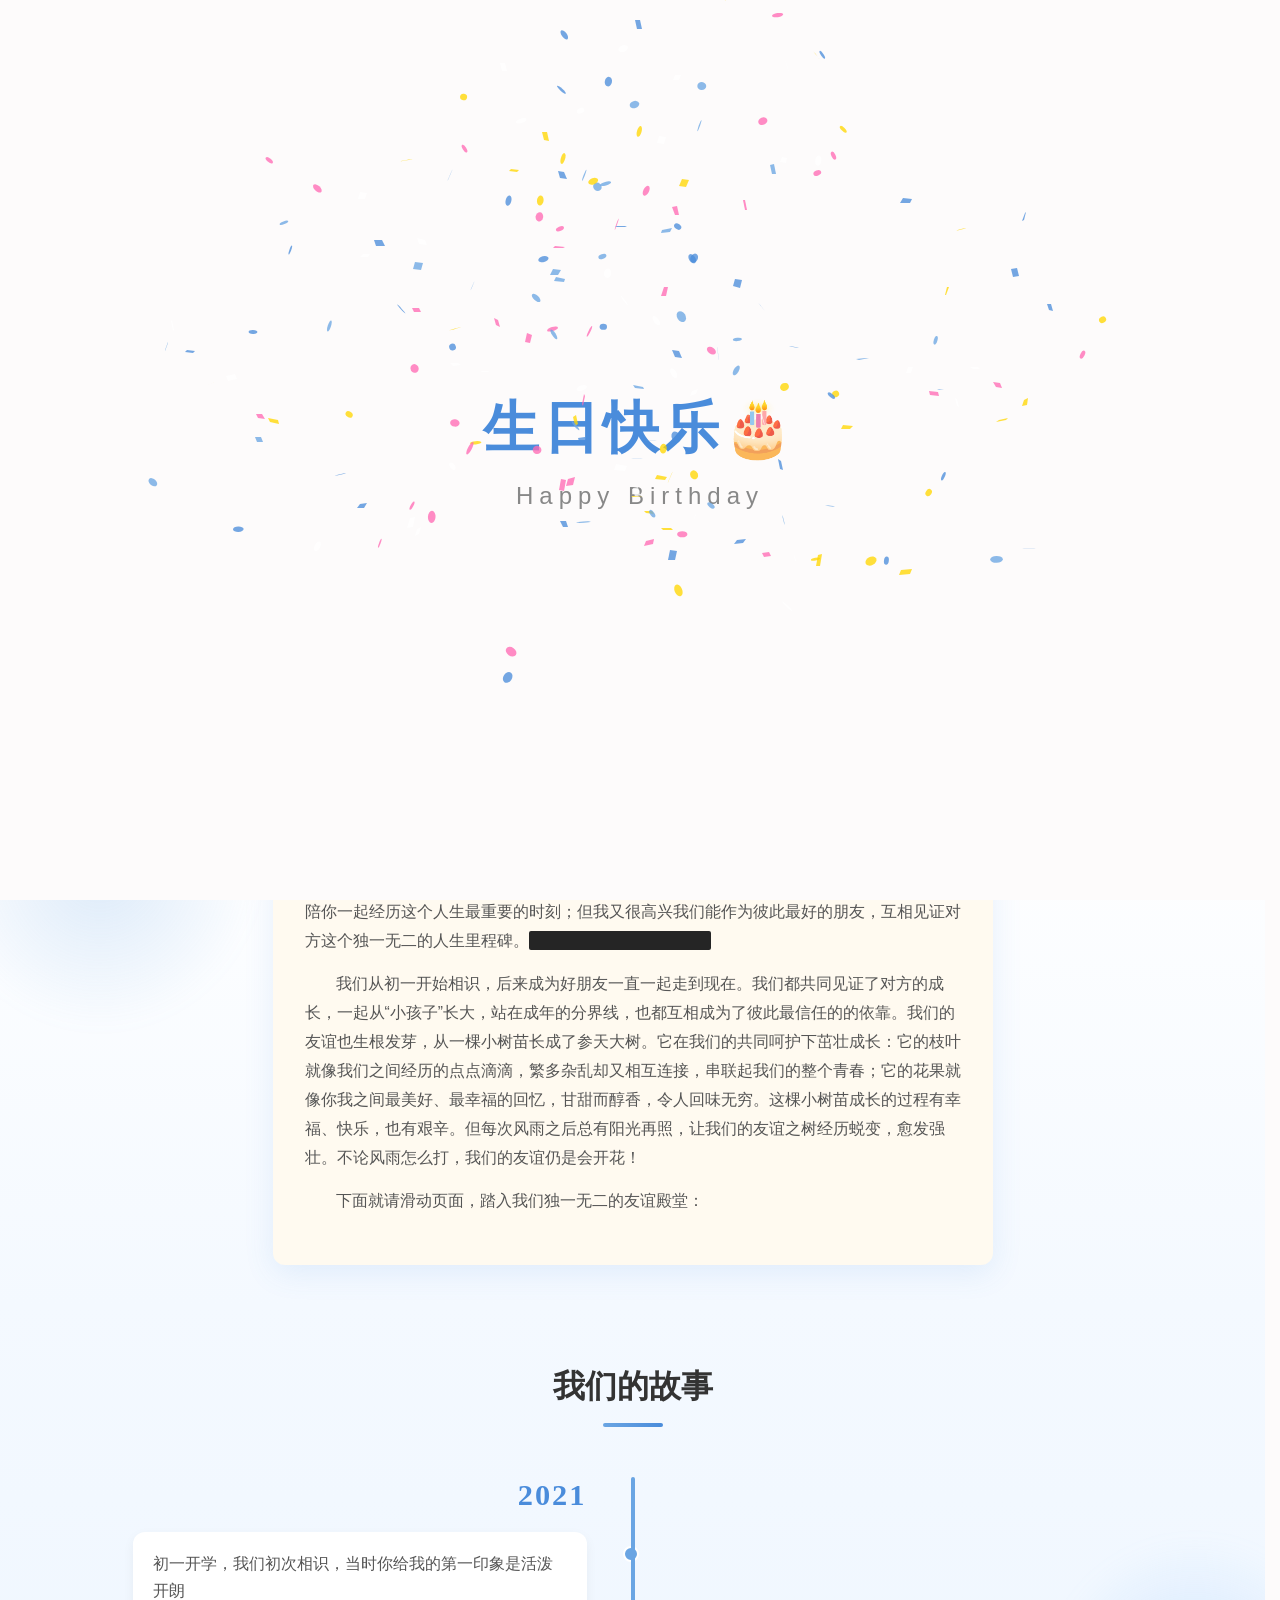
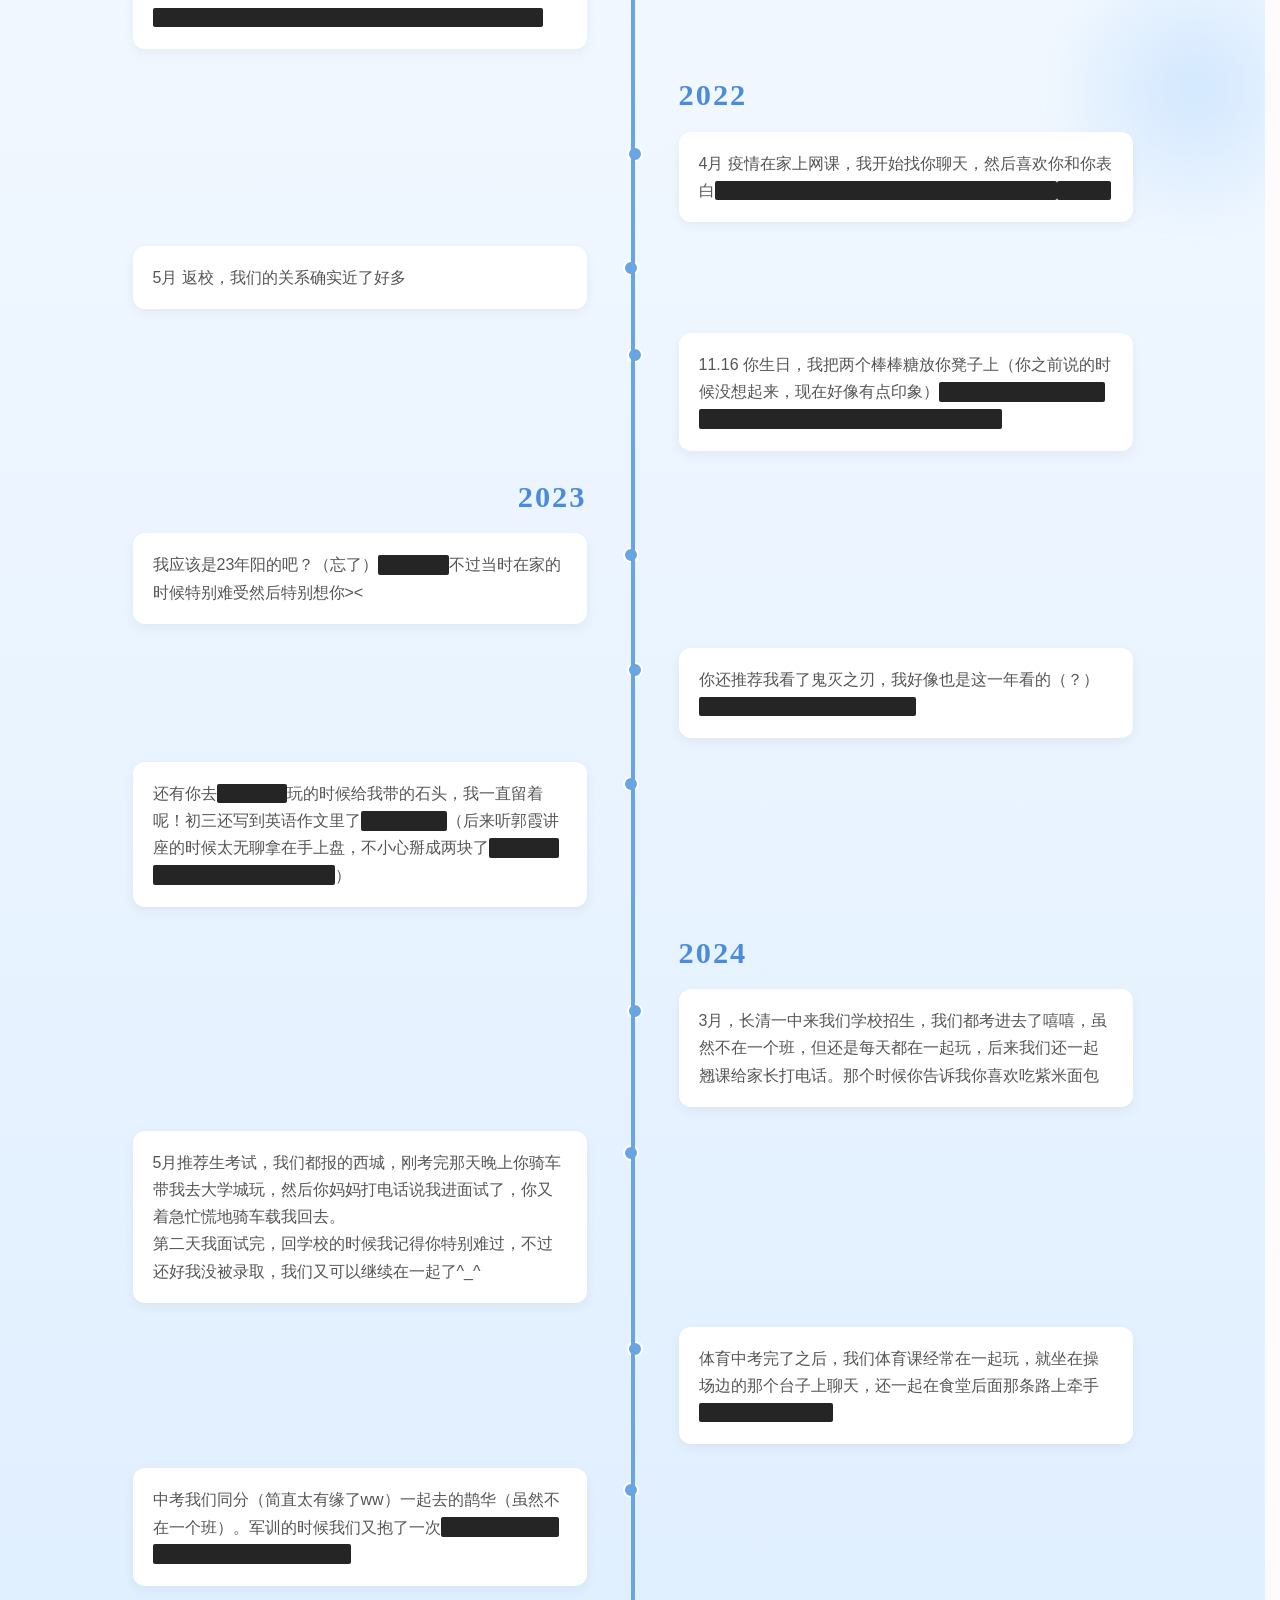
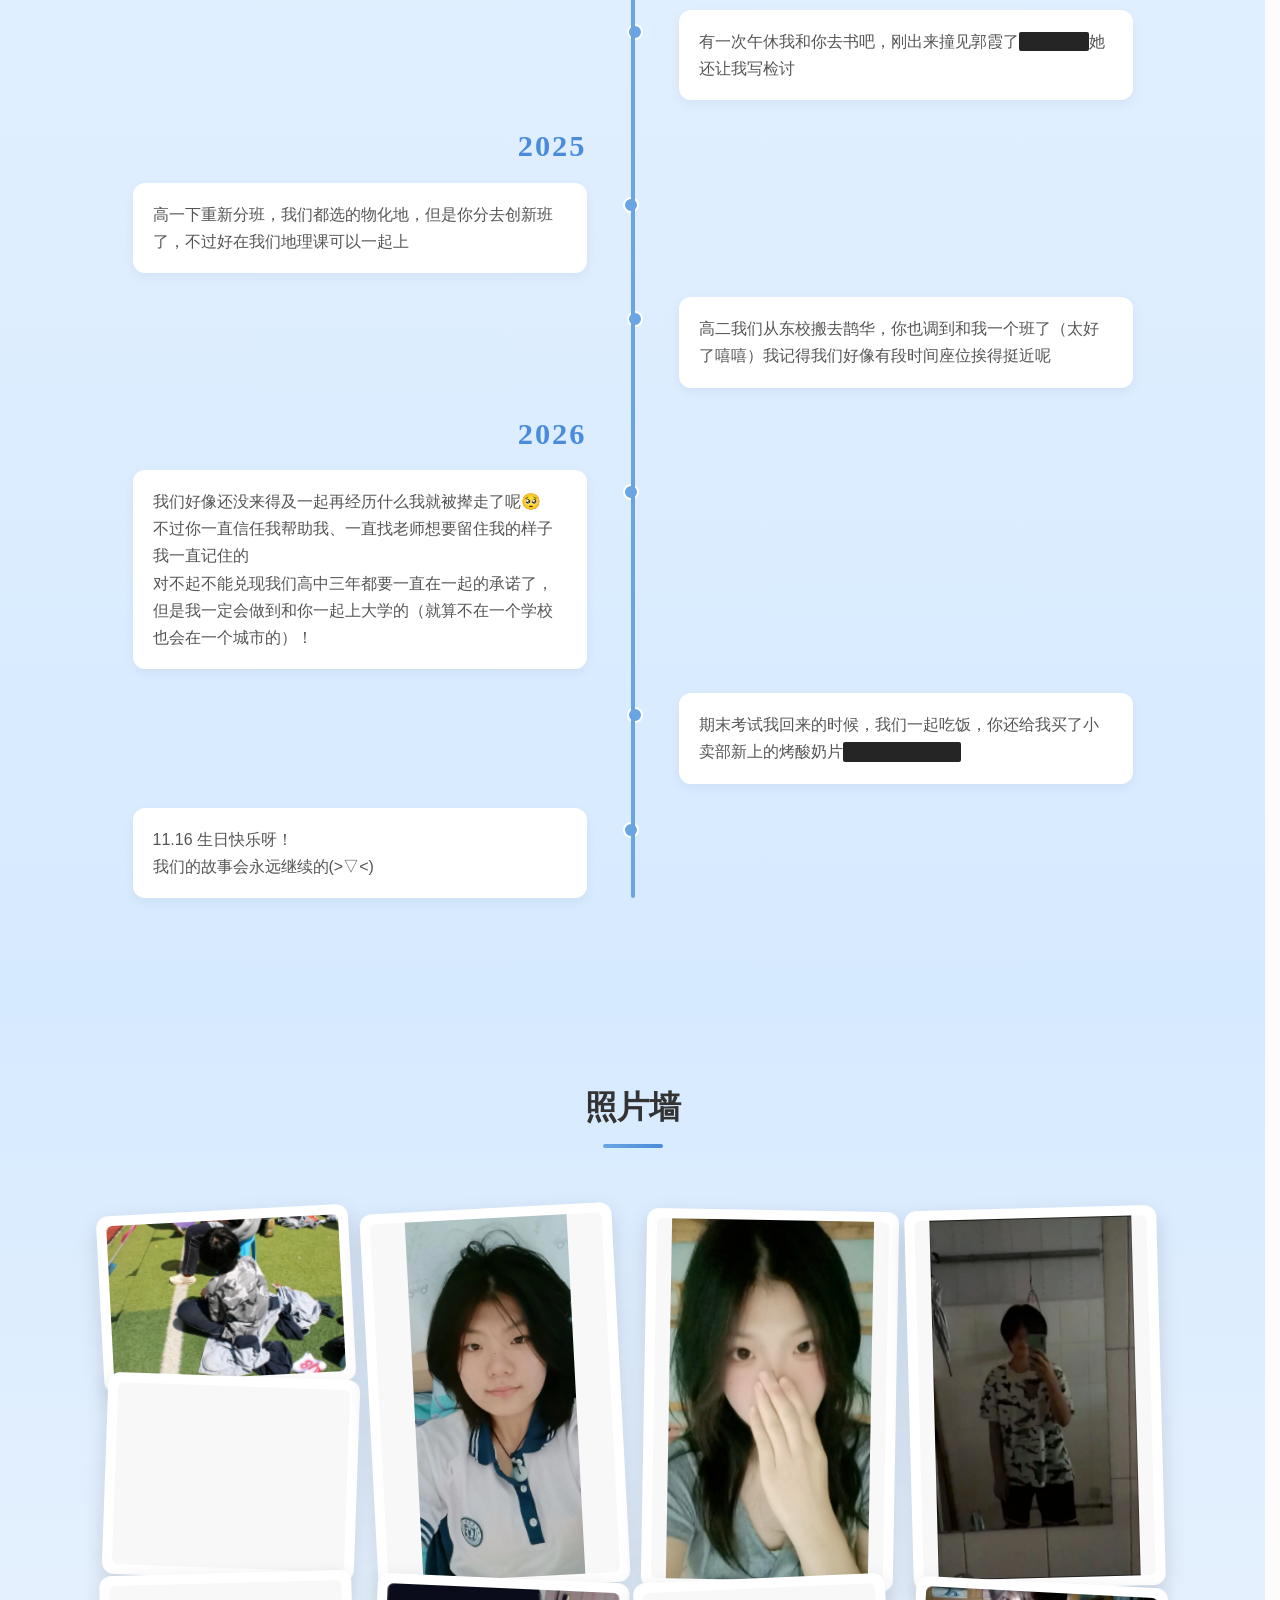
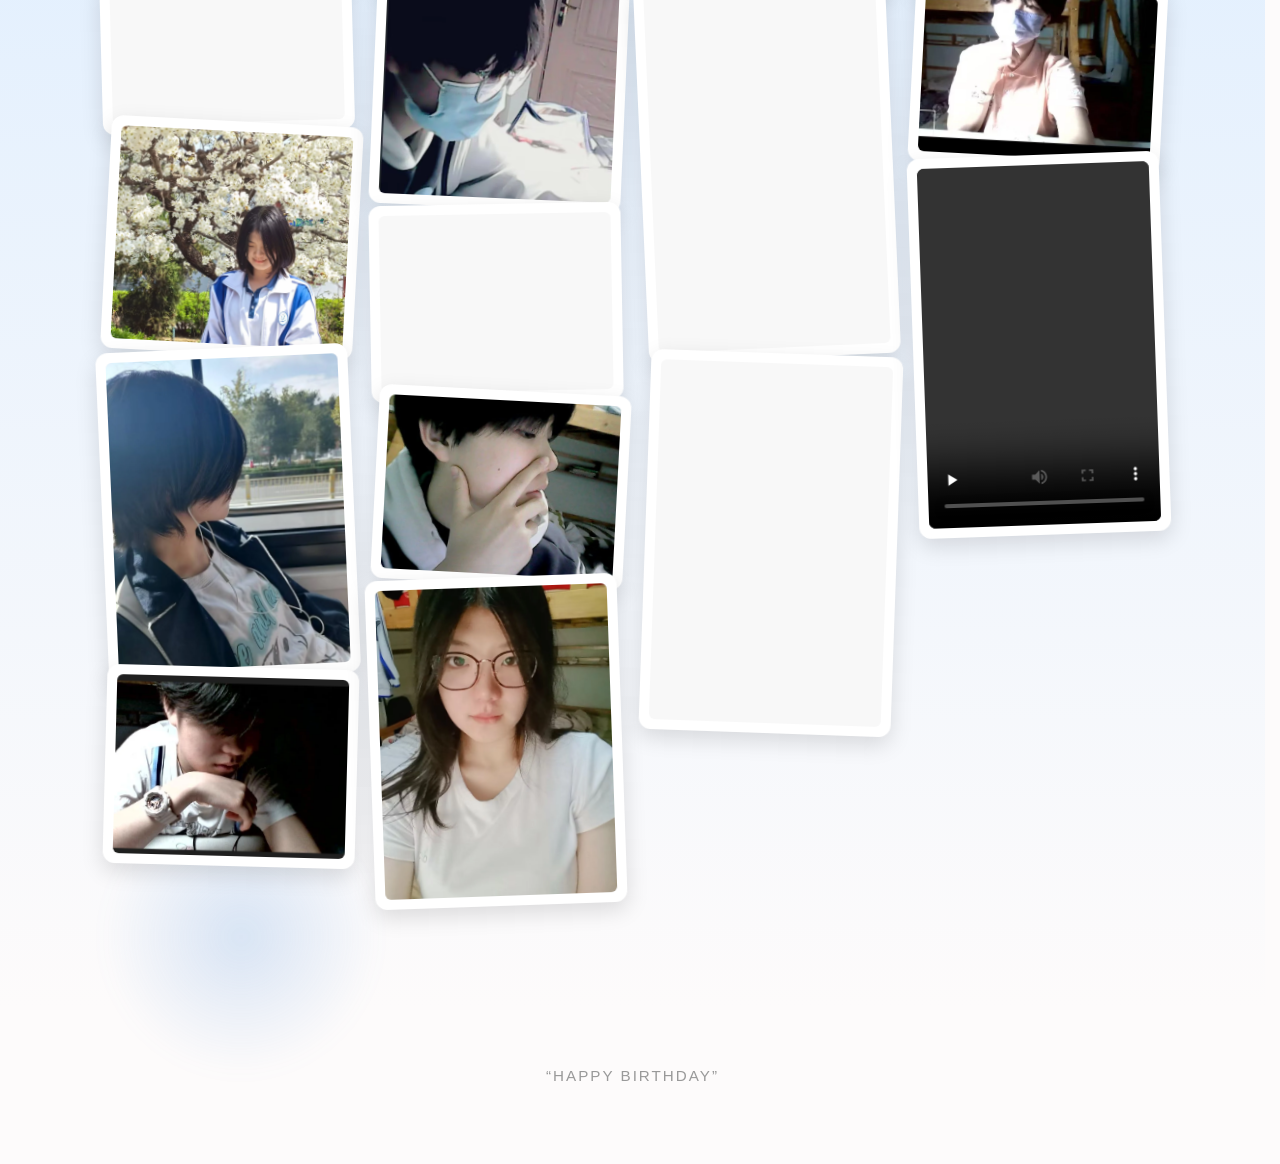
==== commit 729e9c8f: "Keep video in photo flow and stabilize Safari card compositing" ====
--- a/index.html
+++ b/index.html
@@ -7,7 +7,7 @@
 	<title>生日快乐</title>
 	<link rel="stylesheet" href="vendor/fontawesome-6.5.1/css/all.min.css">
 	<script src="vendor/canvas-confetti-1.6.0/confetti.browser.min.js"></script>
-	<link rel="stylesheet" href="css/style.css?v=e4b5c4908a">
+	<link rel="stylesheet" href="css/style.css?v=b689f0a2c9">
 </head>
 <body>
 
@@ -298,9 +298,6 @@
 				</button>
 							</div>
 </figure>
-
-			</div>
-			<div class="photo-video-row">
 <figure class="photo-item photo-item-video" style="--r: -2deg; --x: 2px; --y: -1px;">
 				<div class="photo-card">
 				<video controls playsinline preload="none" width="720" height="1280" aria-label="回忆视频">
--- a/css/style.css
+++ b/css/style.css
@@ -167,24 +167,23 @@
 /* 外壳只参与原版多栏排版，变换放在内层，避免列分片随交互重绘丢失。 */
 .photo-container { max-width: 1080px; margin: 0 auto; column-count: 4; column-gap: 18px; padding: 10px; position: relative; z-index: 1; }
 .photo-item { break-inside: avoid; -webkit-column-break-inside: avoid; display: inline-block; vertical-align: top; width: 100%; margin: 0 0 -8px; position: relative; z-index: 5; cursor: zoom-in; }
-.photo-card { display: block; width: 100%; padding: 10px; background: #fff; box-shadow: 0 8px 22px rgba(0,0,0,0.13); border-radius: 12px; opacity: 1; transform: rotate(var(--r)) translate(var(--x), var(--y)); transition: opacity 0.5s ease, transform 0.5s cubic-bezier(0.175, 0.885, 0.32, 1.275), box-shadow 0.4s ease; }
+/* 各动画状态保留同一合成层，避免 WebKit 丢失跨列卡片的绘制结果。 */
+.photo-card { display: block; width: 100%; padding: 10px; background: #fff; box-shadow: 0 8px 22px rgba(0,0,0,0.13); border-radius: 12px; opacity: 1; -webkit-backface-visibility: hidden; backface-visibility: hidden; transform: translate3d(0, 0, 0) rotate(var(--r)) translate(var(--x), var(--y)); transition: opacity 0.5s ease, transform 0.5s cubic-bezier(0.175, 0.885, 0.32, 1.275), box-shadow 0.4s ease; }
 .photo-item:nth-child(2) { --enter-delay: 0.08s; }
 .photo-item:nth-child(3) { --enter-delay: 0.16s; }
 .photo-item:nth-child(4) { --enter-delay: 0.24s; }
 .photo-card.is-entering { animation: photoCardEnter 0.5s cubic-bezier(0.175, 0.885, 0.32, 1.275) var(--enter-delay, 0s) backwards; }
 @keyframes photoCardEnter {
-    from { opacity: 0; transform: scale(0.82) translateY(35px) rotate(var(--r)); }
-    to { opacity: 1; transform: rotate(var(--r)) translate(var(--x), var(--y)); }
+    from { opacity: 0; transform: translate3d(0, 0, 0) scale(0.82) translateY(35px) rotate(var(--r)); }
+    to { opacity: 1; transform: translate3d(0, 0, 0) rotate(var(--r)) translate(var(--x), var(--y)); }
 }
 .photo-item:hover { z-index: 20; }
-.photo-item:hover .photo-card { transform: scale(1.06) rotate(0deg) translate(0, 0) !important; box-shadow: 0 16px 34px rgba(74,140,219,0.3); }
+.photo-item:hover .photo-card { transform: translate3d(0, 0, 0) scale(1.06) rotate(0deg) translate(0, 0) !important; box-shadow: 0 16px 34px rgba(74,140,219,0.3); }
 .photo-zoom { display: block; width: 100%; padding: 0; border: 0; background: transparent; cursor: zoom-in; }
 .photo-zoom:focus-visible { outline: 3px solid #4a8cdb; outline-offset: 4px; border-radius: 6px; }
 .photo-item img { display: block; width: 100%; height: auto; max-height: 360px; object-fit: contain; border-radius: 6px; background: #f8f8f8; -webkit-user-drag: none; user-select: none; }
-/* 视频不参与多栏平衡，避免手机端单侧拖出长尾和大片空白。 */
-.photo-video-row { max-width: 1080px; margin: 36px auto 0; padding: 10px; display: flex; justify-content: center; }
-.photo-item-video { display: block; width: min(100%, 280px); margin: 0; cursor: default; }
-.photo-item-video video { display: block; width: 100%; height: auto; aspect-ratio: 9 / 16; object-fit: contain; background: #111; border-radius: 7px; }
+.photo-item-video { cursor: default; }
+.photo-item-video video { display: block; width: 100%; height: auto; max-height: 360px; aspect-ratio: 9 / 16; object-fit: contain; background: #111; border-radius: 7px; }
 @media (prefers-reduced-motion: reduce) {
     .photo-card { transition: none; }
     .photo-card.is-entering { animation: none; }
@@ -340,8 +339,7 @@
     .photo-container { column-count: 2; column-gap: 12px; padding: 6px; }
     .photo-item { margin-bottom: -6px; }
     .photo-card { padding: 8px; }
-    .photo-item-video { width: min(100%, 240px); margin-bottom: 0; }
-    .photo-item img { max-height: 320px; }
+    .photo-item img, .photo-item-video video { max-height: 320px; }
 }
 @media (min-width: 768px) and (max-width: 980px) {
     .photo-container { column-count: 3; }
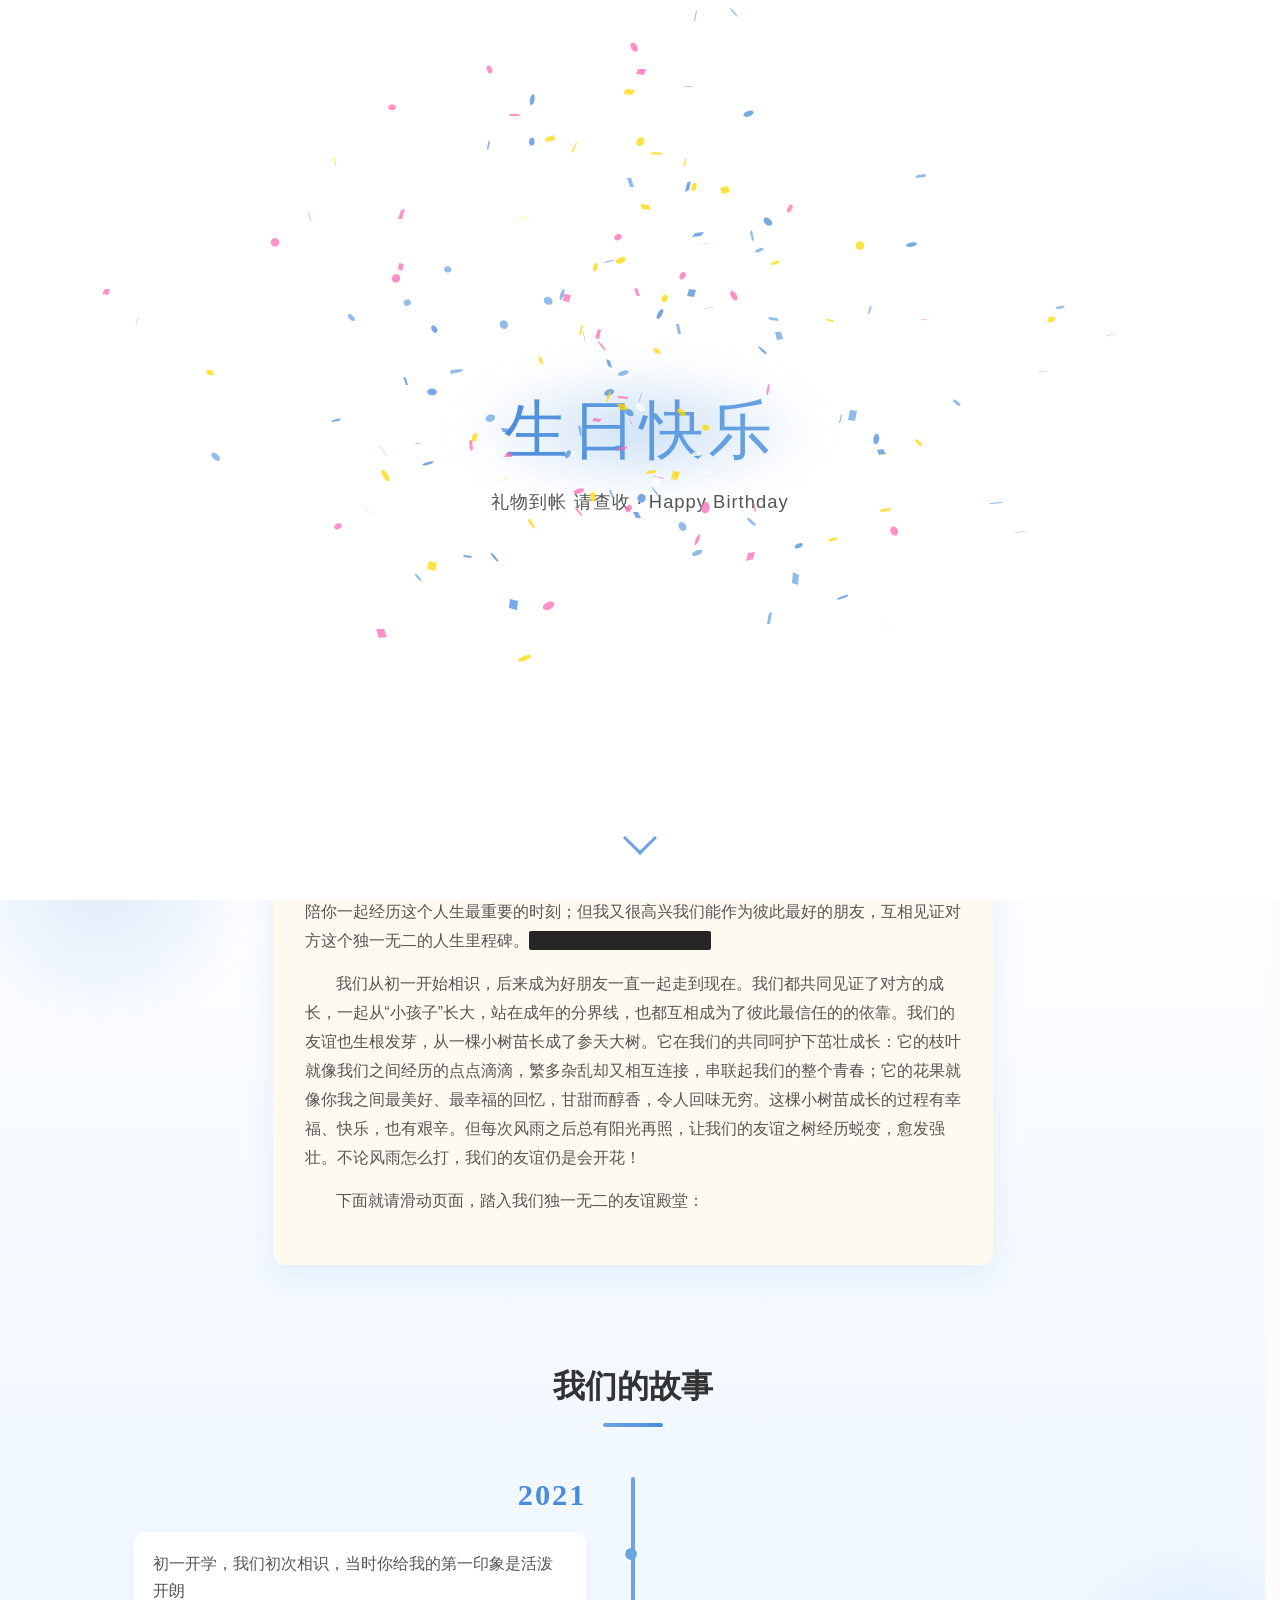
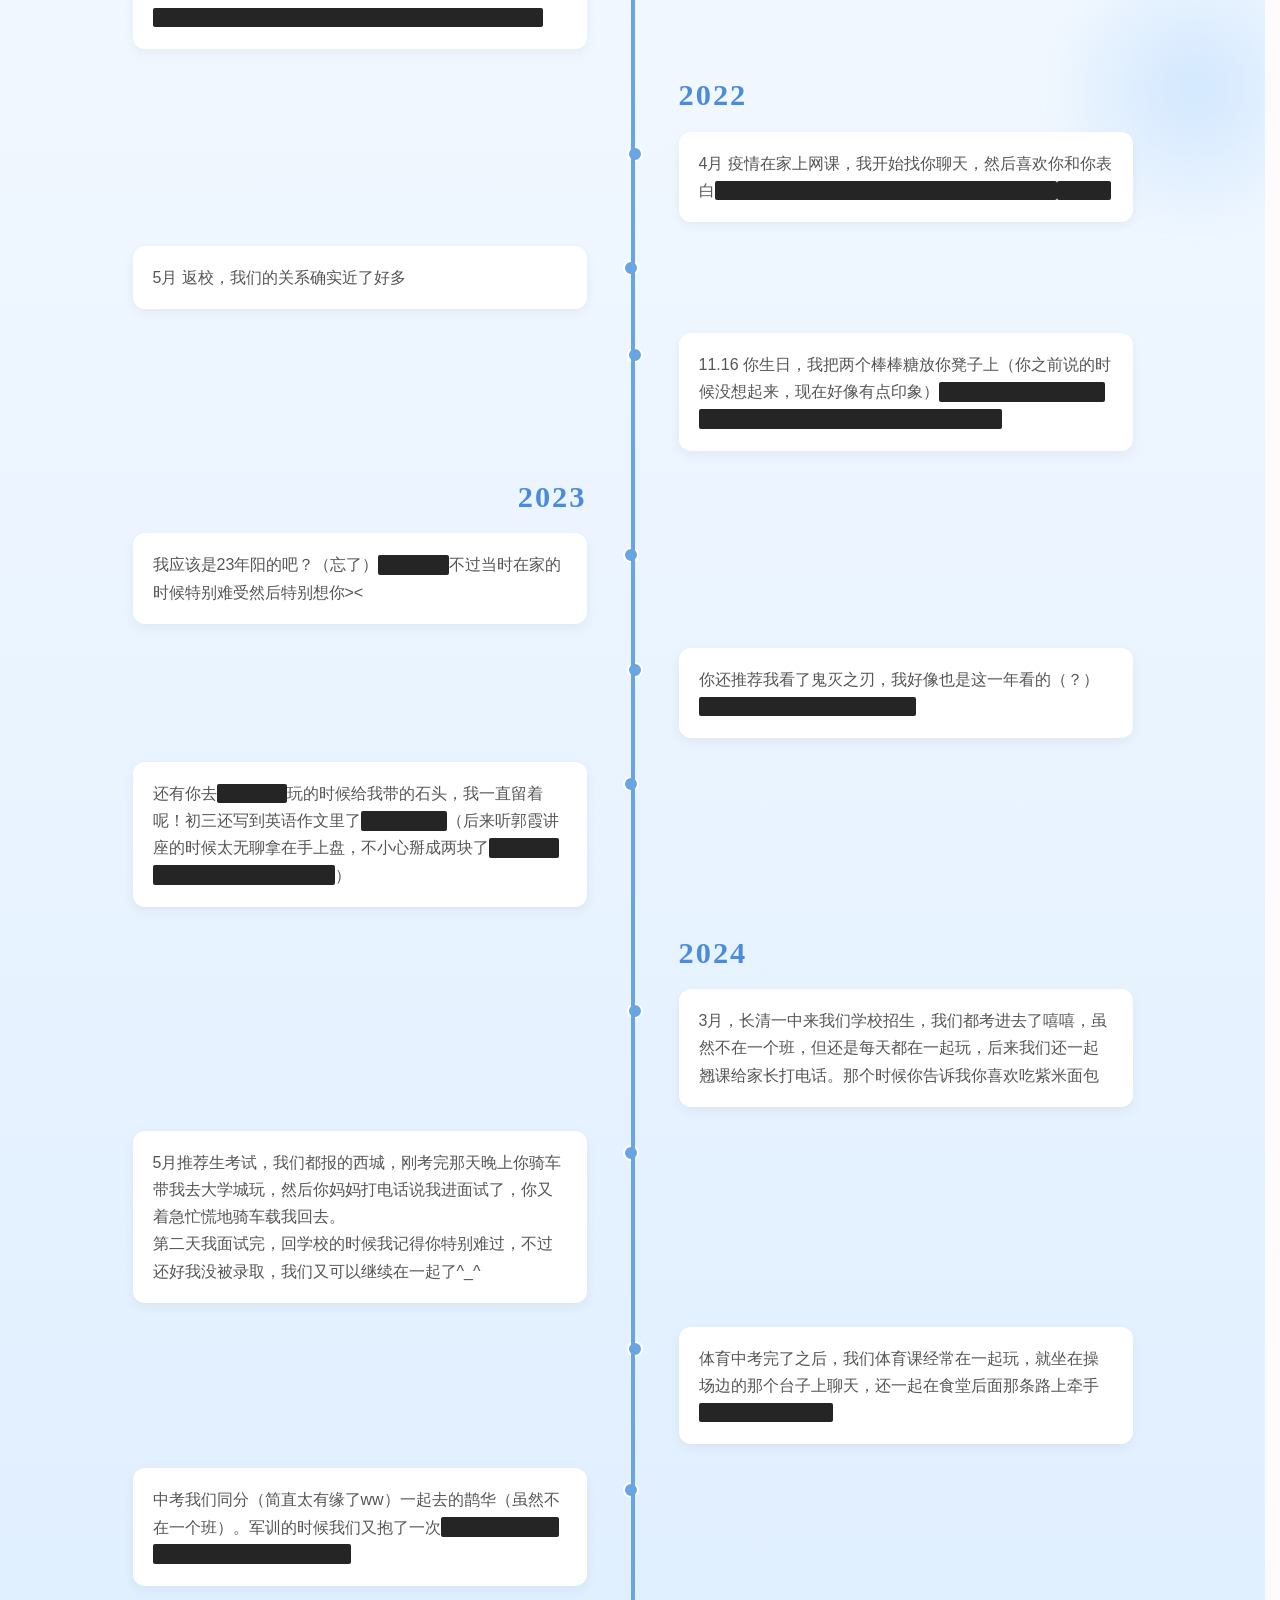
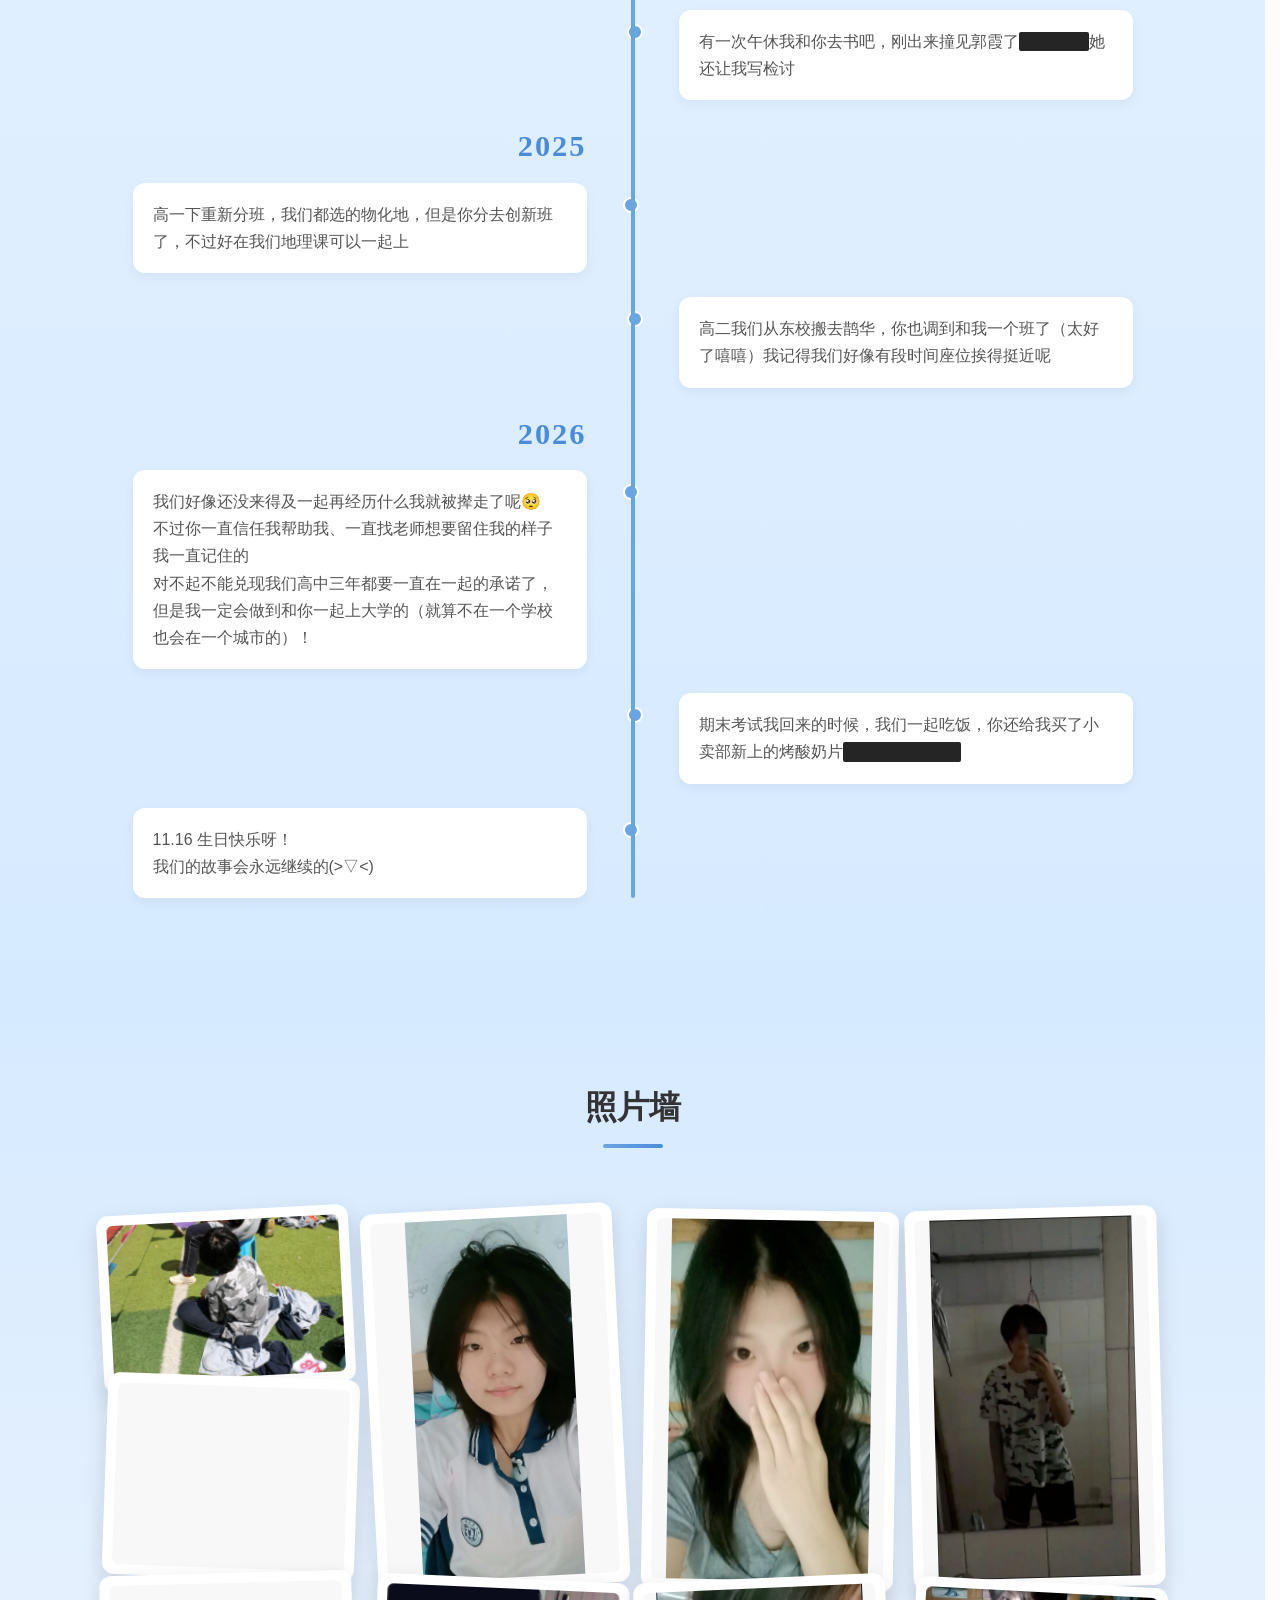
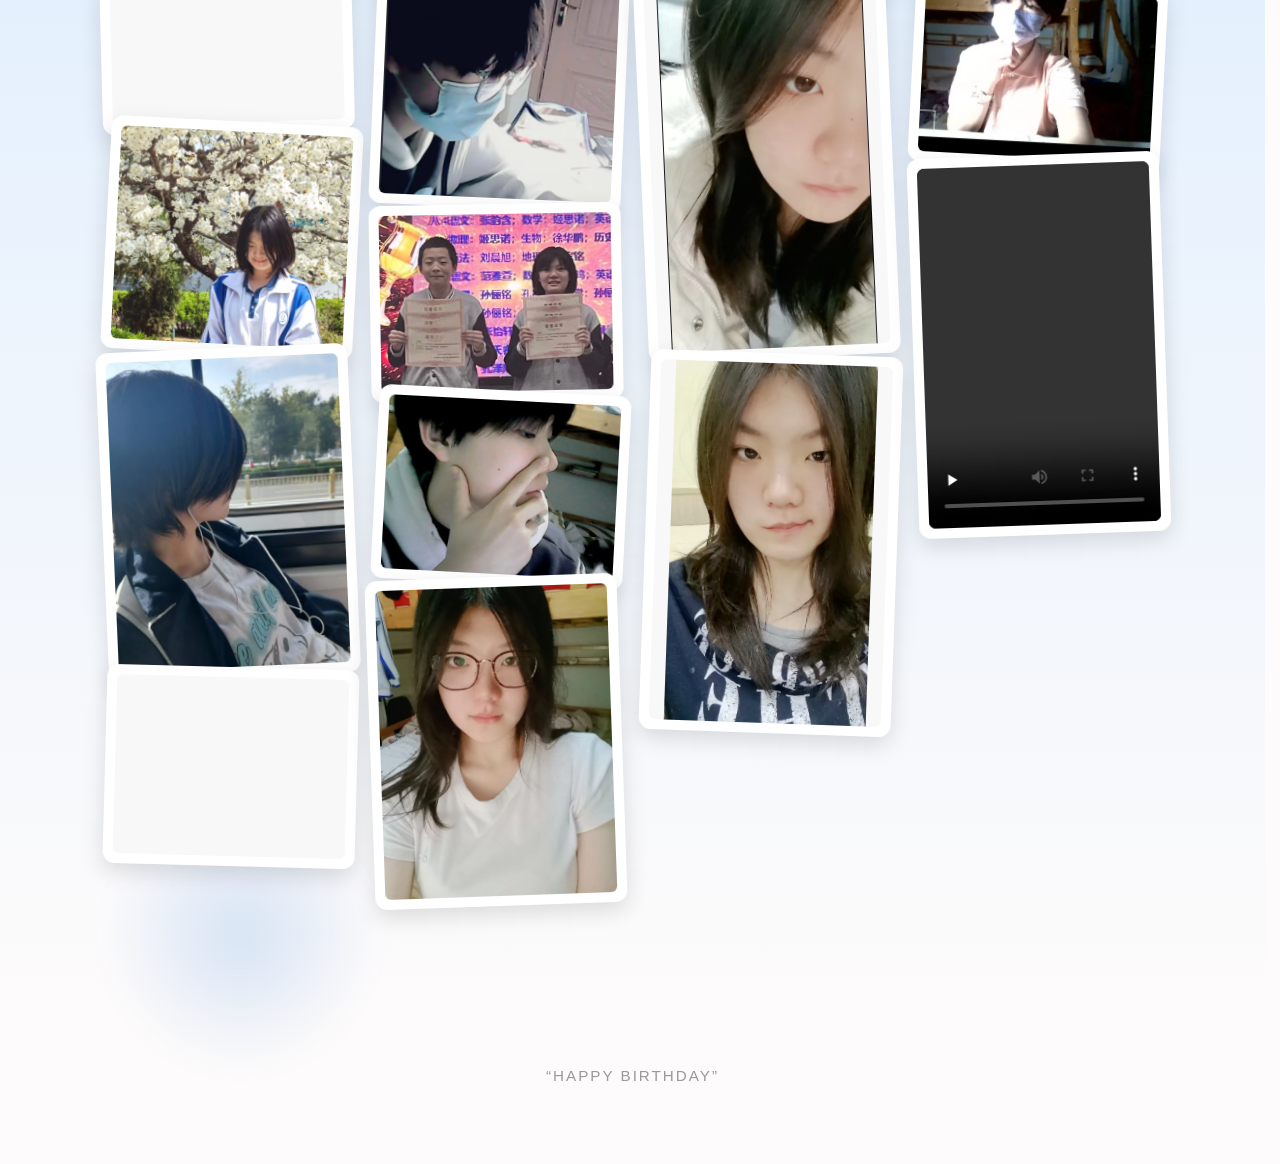
==== commit 3533d678: "Simplify intro and add animated cover with subtle background cakes" ====
--- a/index.html
+++ b/index.html
@@ -7,7 +7,8 @@
 	<title>生日快乐</title>
 	<link rel="stylesheet" href="vendor/fontawesome-6.5.1/css/all.min.css">
 	<script src="vendor/canvas-confetti-1.6.0/confetti.browser.min.js"></script>
-	<link rel="stylesheet" href="css/style.css?v=b689f0a2c9">
+	<link rel="stylesheet" href="css/style.css?v=0680bce96d">
+	<link rel="stylesheet" href="css/background-cakes.css?v=9f0f49d01b">
 </head>
 <body>
 
@@ -16,16 +17,12 @@
 			<div class="progress-container">
 				<div class="progress-bar" id="progressBar"></div>
 			</div>
-			<div class="progress-text" id="progressText">0%</div>
-		</div>
-
-		<div id="birthdayMessage" class="birthday-message">
-			<div class="bday-zh">生日快乐🎂</div>
-			<div class="bday-en">Happy Birthday</div>
-		</div>
-	</div>
-
-	<section class="cover" id="cover">
+				<div class="progress-text" id="progressText">0%</div>
+			</div>
+
+		</div>
+
+		<section class="cover" id="cover">
 		<div class="cover-content">
 			<h1>生日快乐</h1>
 			<p>礼物到帐 请查收 · Happy Birthday</p>
@@ -390,6 +387,7 @@
     </div>
 </div>
 
-	<script data-cfasync="false" src="/cdn-cgi/scripts/5c5dd728/cloudflare-static/email-decode.min.js"></script><script src="js/script.js?v=5753180fa7"></script>
+	<script data-cfasync="false" src="/cdn-cgi/scripts/5c5dd728/cloudflare-static/email-decode.min.js"></script><script src="js/script.js?v=94aafc38b8"></script>
+	<script src="js/background-cakes.js?v=0cad3f18a1"></script>
 </body>
 </html>
--- a/css/style.css
+++ b/css/style.css
@@ -23,14 +23,6 @@
 .progress-container { width: 200px; height: 6px; background: #e1edfc; border-radius: 10px; overflow: hidden; }
 .progress-bar { width: 0%; height: 100%; background: linear-gradient(90deg, #6aa5e3, #4a8cdb, #8ec5fc, #6aa5e3); background-size: 300% auto; animation: shine 3s linear infinite; border-radius: 10px; transition: width 0.1s linear; }
 .progress-text { font-family: Arial, sans-serif; color: #6aa5e3; font-size: 0.9rem; letter-spacing: 1px; }
-
-.birthday-message { 
-    display: none; text-align: center; opacity: 0; 
-    transform: scale(0.9); transition: all 1s cubic-bezier(0.25, 1, 0.5, 1); 
-}
-.birthday-message.show { display: block; opacity: 1; transform: scale(1); }
-.bday-zh { font-size: 3.5rem; color: #4a8cdb; font-weight: bold; margin-bottom: 15px; letter-spacing: 4px; font-family: 'Noto Serif SC', serif; }
-.bday-en { font-size: 1.5rem; color: #888; letter-spacing: 6px; font-family: Arial, sans-serif; }
 
 /* ================== 1. 固定封面 ================== */
 .cover { 
@@ -54,6 +46,9 @@
 }
 @keyframes sparkleDrift { from { background-position: 0 0; } to { background-position: 240px -240px; } }
 .cover.slide-up { transform: translateY(-100%); }
+.cover-content { position: relative; z-index: 2; }
+.cover.is-ready .cover-content { animation: coverFloat 6s ease-in-out 1.4s infinite; }
+@keyframes coverFloat { 0%, 100% { transform: translateY(0); } 50% { transform: translateY(-8px); } }
 .cover-content h1 {
     position: relative;
     font-size: 4rem; margin-bottom: 15px; letter-spacing: 4px;
@@ -61,8 +56,9 @@
     font-weight: 500;
     background: linear-gradient(90deg, #4a8cdb, #6aa5e3, #8ec5fc, #4a8cdb);
     background-size: 300% auto; -webkit-background-clip: text; background-clip: text; color: transparent;
-    animation: fadeInUp 1.1s ease both, shine 6s linear infinite;
-}
+    opacity: 0;
+}
+.cover.is-ready .cover-content h1 { animation: fadeInUp 1.1s ease both, shine 6s linear infinite; }
 .cover-content h1::after {
     content: ''; position: absolute; inset: -25px -35px; z-index: -1;
     background: radial-gradient(ellipse at center, rgba(106,165,227,0.35), transparent 70%);
@@ -70,7 +66,8 @@
     animation: haloBreathe 3.6s ease-in-out infinite;
 }
 @keyframes haloBreathe { 0%, 100% { opacity: 0.4; transform: scale(0.92); } 50% { opacity: 0.9; transform: scale(1.06); } }
-.cover-content p { font-size: 1.15rem; color: #555; letter-spacing: 1px; animation: fadeInUp 1.1s ease 0.25s both; }
+.cover-content p { font-size: 1.15rem; color: #555; letter-spacing: 1px; opacity: 0; }
+.cover.is-ready .cover-content p { animation: fadeInUp 1.1s ease 0.25s both; }
 @keyframes fadeInUp { from { opacity: 0; transform: translateY(30px); } to { opacity: 1; transform: translateY(0); } }
 @keyframes shine { to { background-position: 300% center; } }
 .scroll-arrow { 
@@ -79,6 +76,10 @@
     transform: rotate(45deg); cursor: pointer; animation: bounce 2s infinite; 
 }
 @keyframes bounce { 0%, 20%, 50%, 80%, 100% { transform: translateY(0) rotate(45deg); } 40% { transform: translateY(-15px) rotate(45deg); } 60% { transform: translateY(-7px) rotate(45deg); } }
+@media (prefers-reduced-motion: reduce) {
+    .cover.is-ready .cover-content, .cover.is-ready .cover-content h1, .cover.is-ready .cover-content p { animation: none; }
+    .cover-content h1, .cover-content p { opacity: 1; }
+}
 
 /* ================== 通用滚动浮现动画 ================== */
 .reveal { opacity: 0; transform: translateY(40px); transition: opacity 0.9s cubic-bezier(0.25,1,0.5,1), transform 0.9s cubic-bezier(0.25,1,0.5,1); }
--- a/css/background-cakes.css
+++ b/css/background-cakes.css
@@ -0,0 +1,69 @@
+/* Background cake layer: deliberately isolated from content, cards, photos and controls. */
+/* The footer is the only target host that was static in the existing stylesheet. */
+.main-footer {
+    position: relative;
+}
+
+.cake-field {
+    position: absolute;
+    inset: 0;
+    z-index: 0;
+    overflow: hidden;
+    pointer-events: none;
+    user-select: none;
+    contain: paint;
+}
+
+/* Explicit content layers only; no global rule touches the cover or controls. */
+.plain-note,
+.letter-paper,
+.timeline-section > h2,
+.timeline,
+.photo-wall-section > h2,
+.main-footer > :not(.cake-field) {
+    position: relative;
+    z-index: 1;
+}
+
+.cake-field .background-cake {
+    position: absolute;
+    top: 0;
+    left: 0;
+    display: block;
+    width: 1em;
+    height: 1em;
+    margin: 0;
+    color: inherit;
+    font-size: var(--cake-size, 20px);
+    line-height: 1;
+    opacity: var(--cake-opacity, 0.22);
+    white-space: nowrap;
+    pointer-events: none;
+    user-select: none;
+    will-change: transform, opacity;
+    transform: translate3d(var(--cake-x, 0px), var(--cake-y, 0px), 0);
+    animation: background-cake-fall var(--cake-duration, 11s) linear forwards;
+}
+
+@keyframes background-cake-fall {
+    0% {
+        opacity: 0;
+        transform: translate3d(var(--cake-x, 0px), var(--cake-y, 0px), 0) rotate(var(--cake-rotate, -6deg));
+    }
+    10% {
+        opacity: var(--cake-opacity, 0.22);
+    }
+    88% {
+        opacity: var(--cake-opacity, 0.22);
+    }
+    100% {
+        opacity: 0;
+        transform: translate3d(calc(var(--cake-x, 0px) + var(--cake-drift, 18px)), calc(var(--cake-y, 0px) + var(--cake-distance, 420px)), 0) rotate(var(--cake-end-rotate, 8deg));
+    }
+}
+
+@media (prefers-reduced-motion: reduce) {
+    .cake-field {
+        display: none;
+    }
+}
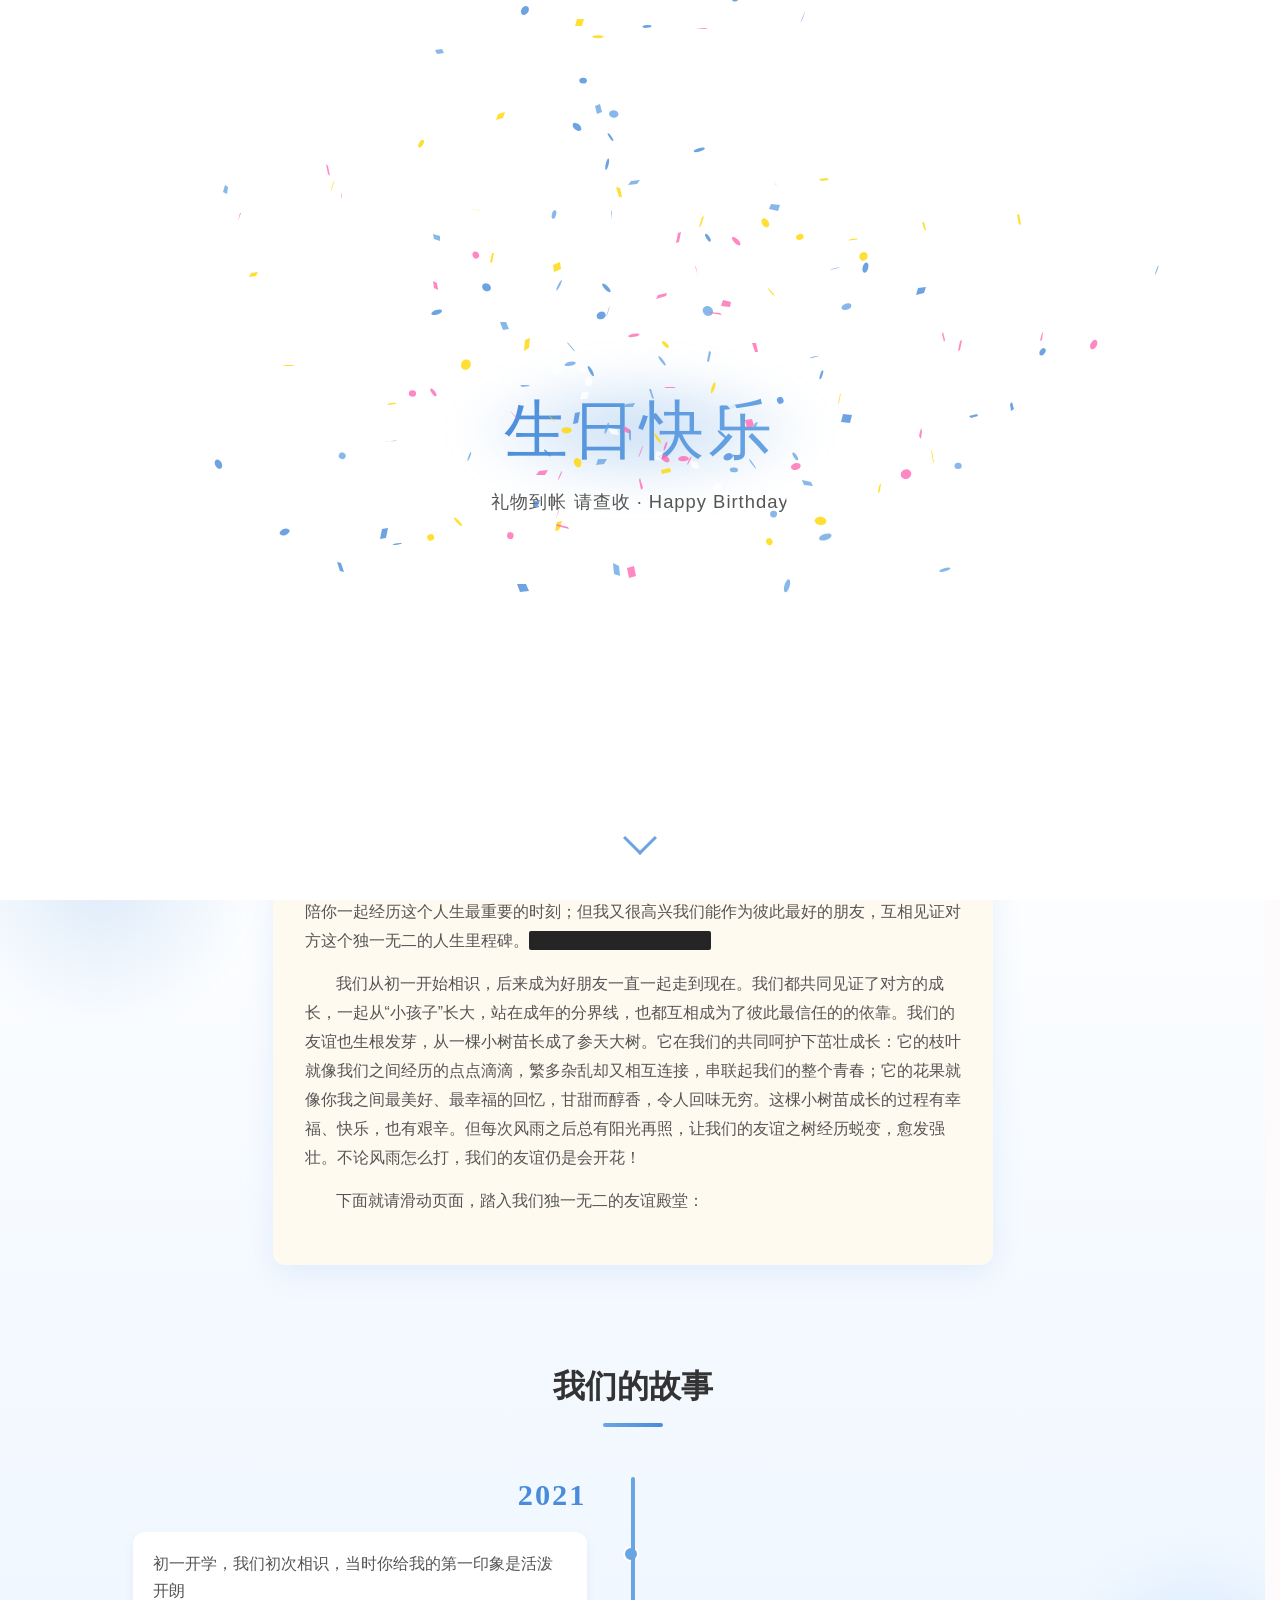
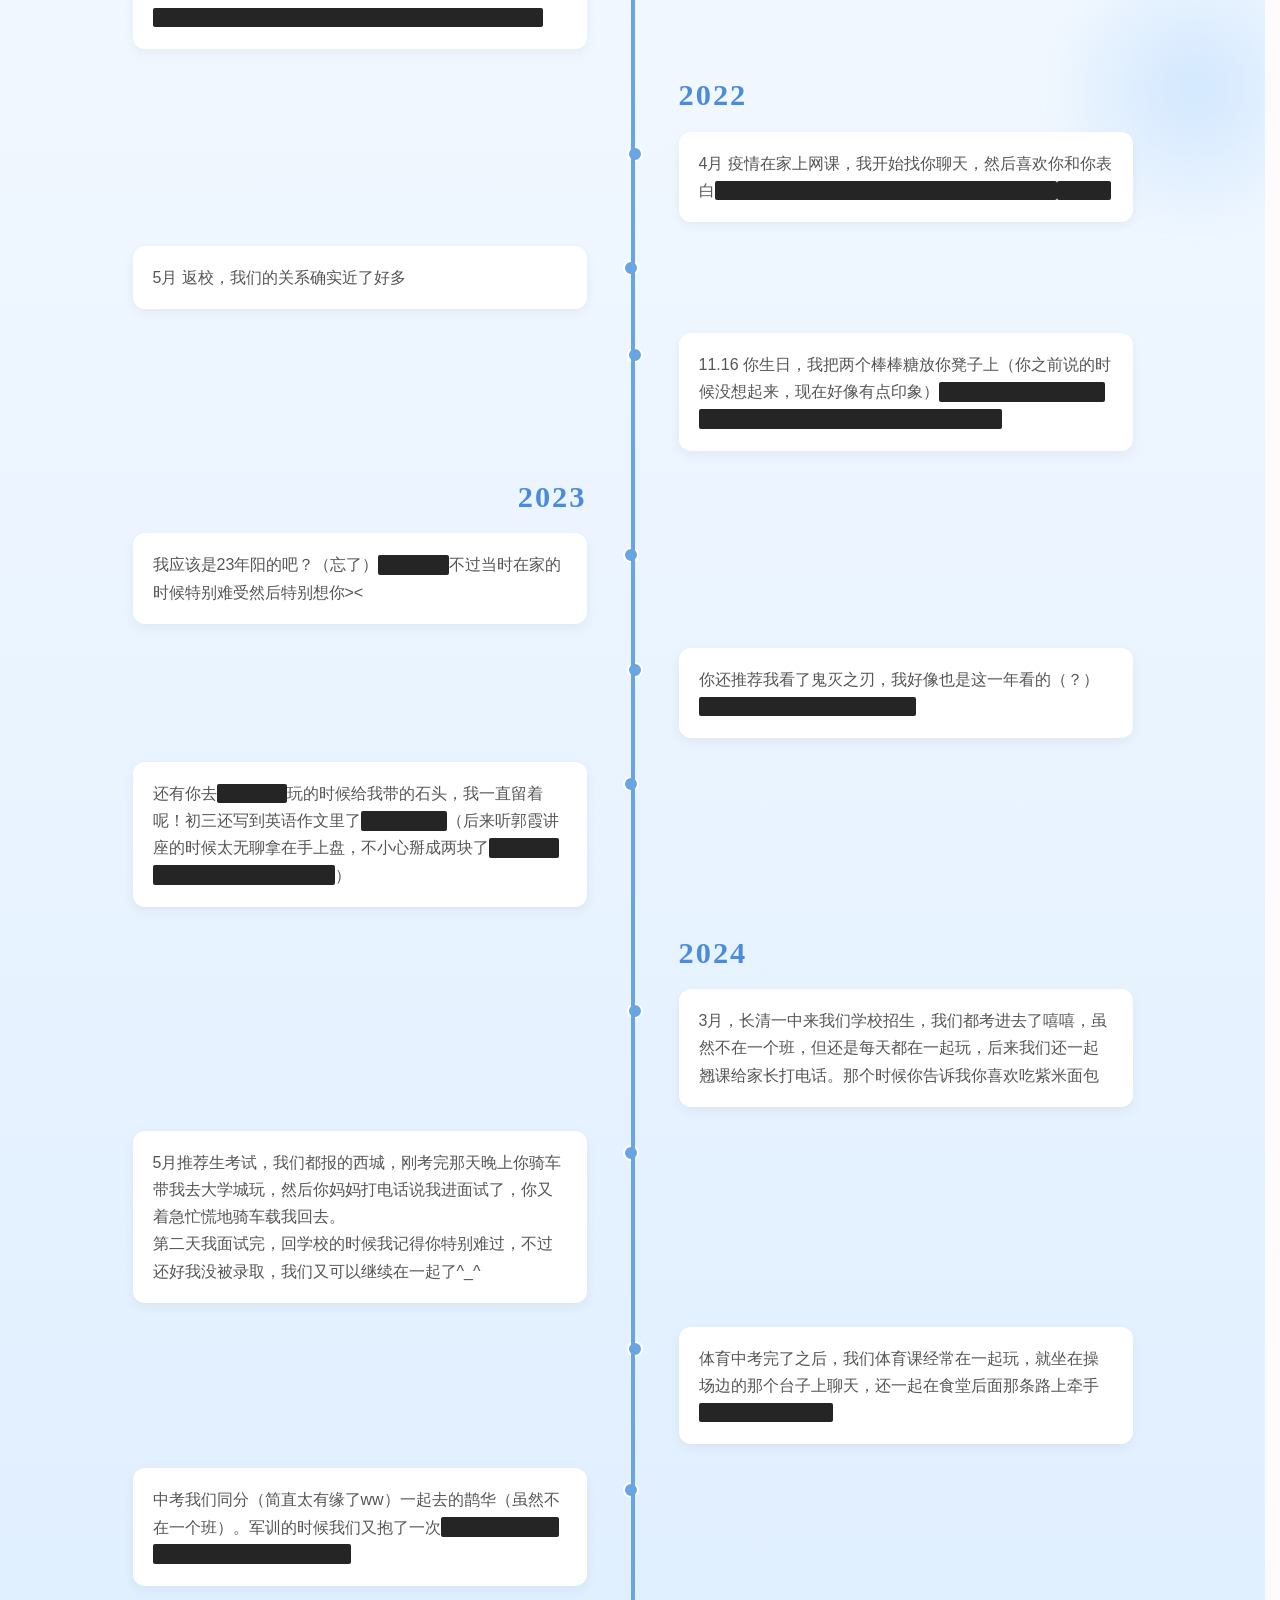
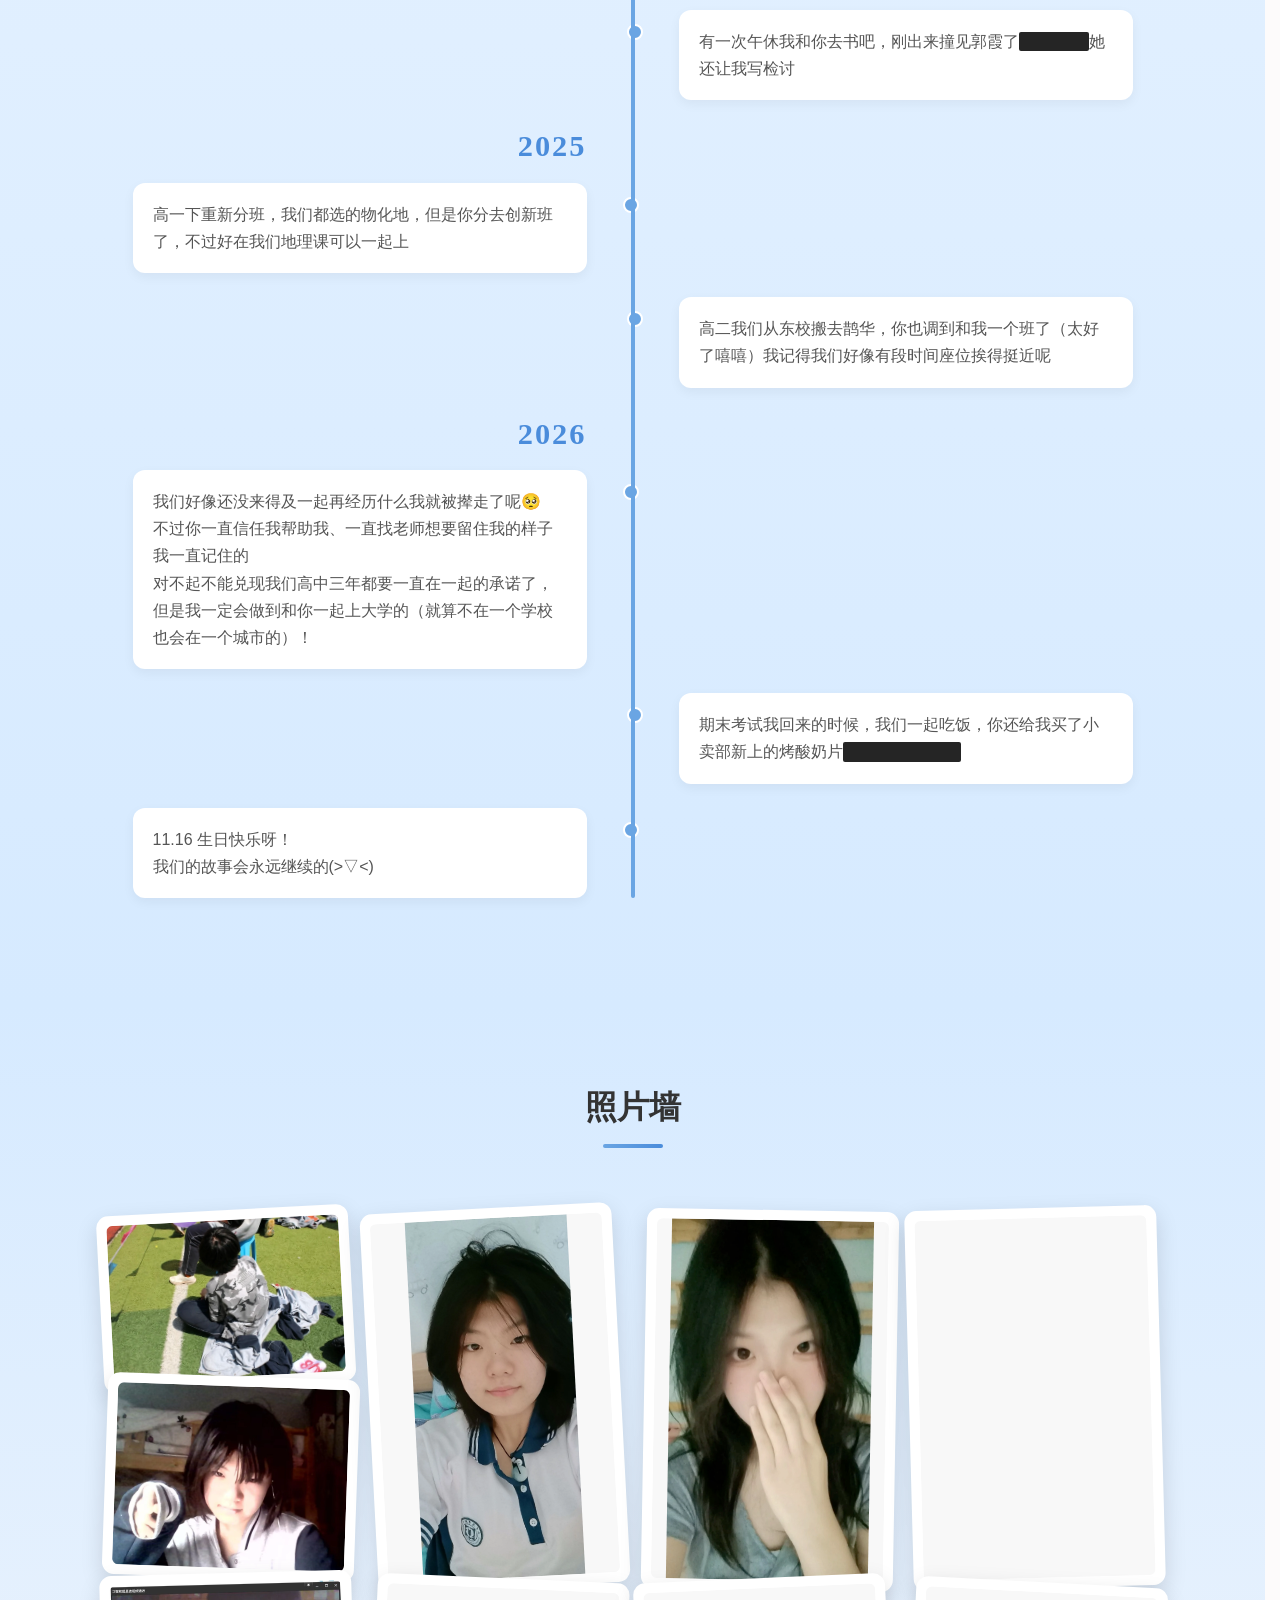
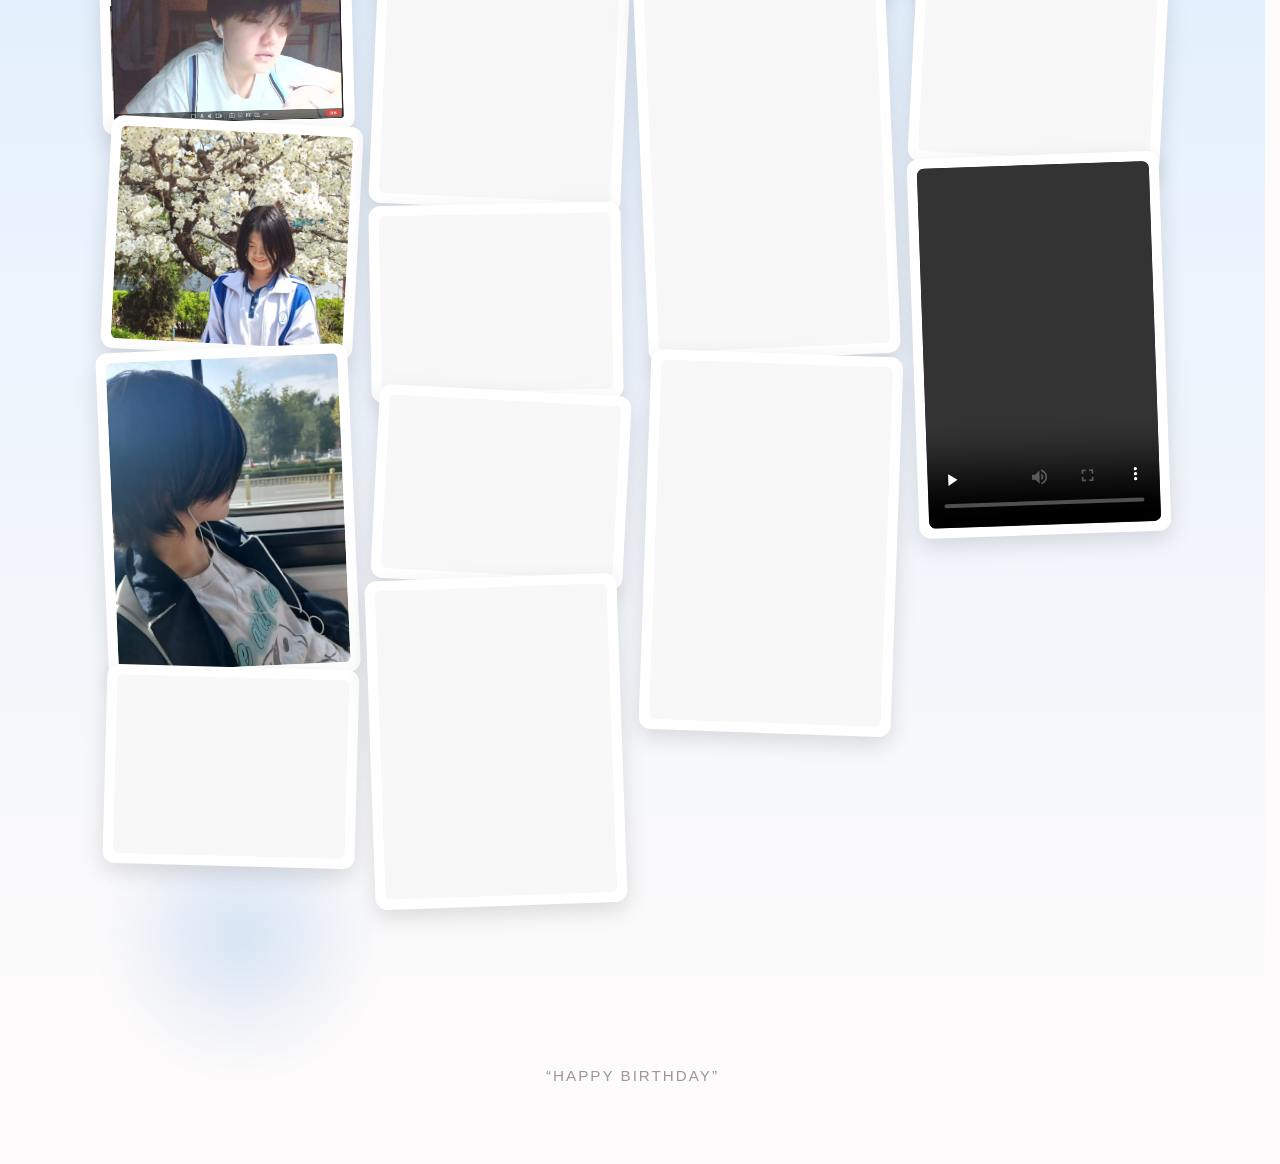
==== commit c520a81e: "Fix WebKit photo paint and hit-area alignment while preserving layout" ====
--- a/index.html
+++ b/index.html
@@ -7,7 +7,7 @@
 	<title>生日快乐</title>
 	<link rel="stylesheet" href="vendor/fontawesome-6.5.1/css/all.min.css">
 	<script src="vendor/canvas-confetti-1.6.0/confetti.browser.min.js"></script>
-	<link rel="stylesheet" href="css/style.css?v=0680bce96d">
+	<link rel="stylesheet" href="css/style.css?v=7ed5353420">
 	<link rel="stylesheet" href="css/background-cakes.css?v=9f0f49d01b">
 </head>
 <body>
@@ -387,7 +387,7 @@
     </div>
 </div>
 
-	<script data-cfasync="false" src="/cdn-cgi/scripts/5c5dd728/cloudflare-static/email-decode.min.js"></script><script src="js/script.js?v=94aafc38b8"></script>
-	<script src="js/background-cakes.js?v=0cad3f18a1"></script>
+	<script data-cfasync="false" src="/cdn-cgi/scripts/5c5dd728/cloudflare-static/email-decode.min.js"></script><script src="js/script.js?v=f9b85aa627"></script>
+	<script src="js/background-cakes.js?v=6ca469ff54"></script>
 </body>
 </html>
--- a/css/style.css
+++ b/css/style.css
@@ -165,21 +165,24 @@
 }
 .photo-wall-section h2 { text-align: center; margin-bottom: 50px; color: #333; font-size: 2rem; position: relative; padding-bottom: 18px; font-family: 'Noto Serif SC', serif; }
 .photo-wall-section h2::after { content: ''; position: absolute; bottom: 0; left: 50%; transform: translateX(-50%); width: 60px; height: 4px; border-radius: 2px; background: linear-gradient(90deg, #6aa5e3, #4a8cdb, #8ec5fc, #6aa5e3); background-size: 300% auto; animation: shine 4s linear infinite; }
-/* 外壳只参与原版多栏排版，变换放在内层，避免列分片随交互重绘丢失。 */
-.photo-container { max-width: 1080px; margin: 0 auto; column-count: 4; column-gap: 18px; padding: 10px; position: relative; z-index: 1; }
+/* 多栏只用于不可见的顺序测量；实际卡片在独立列里，绘制位置与点击区域保持一致。 */
+.photo-container { --photo-columns: 4; max-width: 1080px; margin: 0 auto; column-count: 4; column-gap: 18px; padding: 10px; position: relative; z-index: 1; }
+.photo-container.photo-container--stable { display: grid; grid-template-columns: repeat(var(--photo-columns), minmax(0, 1fr)); column-count: auto; align-items: start; }
+.photo-column { min-width: 0; }
+.photo-container.photo-measure { position: absolute; top: 0; left: 0; margin: 0; visibility: hidden; pointer-events: none; }
+.photo-measure .photo-card { animation: none !important; transform: none !important; }
 .photo-item { break-inside: avoid; -webkit-column-break-inside: avoid; display: inline-block; vertical-align: top; width: 100%; margin: 0 0 -8px; position: relative; z-index: 5; cursor: zoom-in; }
-/* 各动画状态保留同一合成层，避免 WebKit 丢失跨列卡片的绘制结果。 */
-.photo-card { display: block; width: 100%; padding: 10px; background: #fff; box-shadow: 0 8px 22px rgba(0,0,0,0.13); border-radius: 12px; opacity: 1; -webkit-backface-visibility: hidden; backface-visibility: hidden; transform: translate3d(0, 0, 0) rotate(var(--r)) translate(var(--x), var(--y)); transition: opacity 0.5s ease, transform 0.5s cubic-bezier(0.175, 0.885, 0.32, 1.275), box-shadow 0.4s ease; }
+.photo-card { display: block; width: 100%; padding: 10px; background: #fff; box-shadow: 0 8px 22px rgba(0,0,0,0.13); border-radius: 12px; opacity: 1; transform: rotate(var(--r)) translate(var(--x), var(--y)); transition: opacity 0.5s ease, transform 0.5s cubic-bezier(0.175, 0.885, 0.32, 1.275), box-shadow 0.4s ease; }
 .photo-item:nth-child(2) { --enter-delay: 0.08s; }
 .photo-item:nth-child(3) { --enter-delay: 0.16s; }
 .photo-item:nth-child(4) { --enter-delay: 0.24s; }
 .photo-card.is-entering { animation: photoCardEnter 0.5s cubic-bezier(0.175, 0.885, 0.32, 1.275) var(--enter-delay, 0s) backwards; }
 @keyframes photoCardEnter {
-    from { opacity: 0; transform: translate3d(0, 0, 0) scale(0.82) translateY(35px) rotate(var(--r)); }
-    to { opacity: 1; transform: translate3d(0, 0, 0) rotate(var(--r)) translate(var(--x), var(--y)); }
+    from { opacity: 0; transform: scale(0.82) translateY(35px) rotate(var(--r)); }
+    to { opacity: 1; transform: rotate(var(--r)) translate(var(--x), var(--y)); }
 }
 .photo-item:hover { z-index: 20; }
-.photo-item:hover .photo-card { transform: translate3d(0, 0, 0) scale(1.06) rotate(0deg) translate(0, 0) !important; box-shadow: 0 16px 34px rgba(74,140,219,0.3); }
+.photo-item:hover .photo-card { transform: scale(1.06) rotate(0deg) translate(0, 0) !important; box-shadow: 0 16px 34px rgba(74,140,219,0.3); }
 .photo-zoom { display: block; width: 100%; padding: 0; border: 0; background: transparent; cursor: zoom-in; }
 .photo-zoom:focus-visible { outline: 3px solid #4a8cdb; outline-offset: 4px; border-radius: 6px; }
 .photo-item img { display: block; width: 100%; height: auto; max-height: 360px; object-fit: contain; border-radius: 6px; background: #f8f8f8; -webkit-user-drag: none; user-select: none; }
@@ -337,13 +340,13 @@
     .timeline-item, .timeline-item-left, .timeline-item-right { display: block; width: 100%; padding: 0; margin: 0 0 18px; }
     .timeline-item::before, .timeline-item-left::before, .timeline-item-right::before { left: -34px; right: auto; top: 18px; }
     .timeline-content { padding: 16px; }
-    .photo-container { column-count: 2; column-gap: 12px; padding: 6px; }
+    .photo-container { --photo-columns: 2; column-count: 2; column-gap: 12px; padding: 6px; }
     .photo-item { margin-bottom: -6px; }
     .photo-card { padding: 8px; }
     .photo-item img, .photo-item-video video { max-height: 320px; }
 }
 @media (min-width: 768px) and (max-width: 980px) {
-    .photo-container { column-count: 3; }
+    .photo-container { --photo-columns: 3; column-count: 3; }
 }
 @media (max-width: 360px) {
     .photo-container { column-gap: 8px; }
